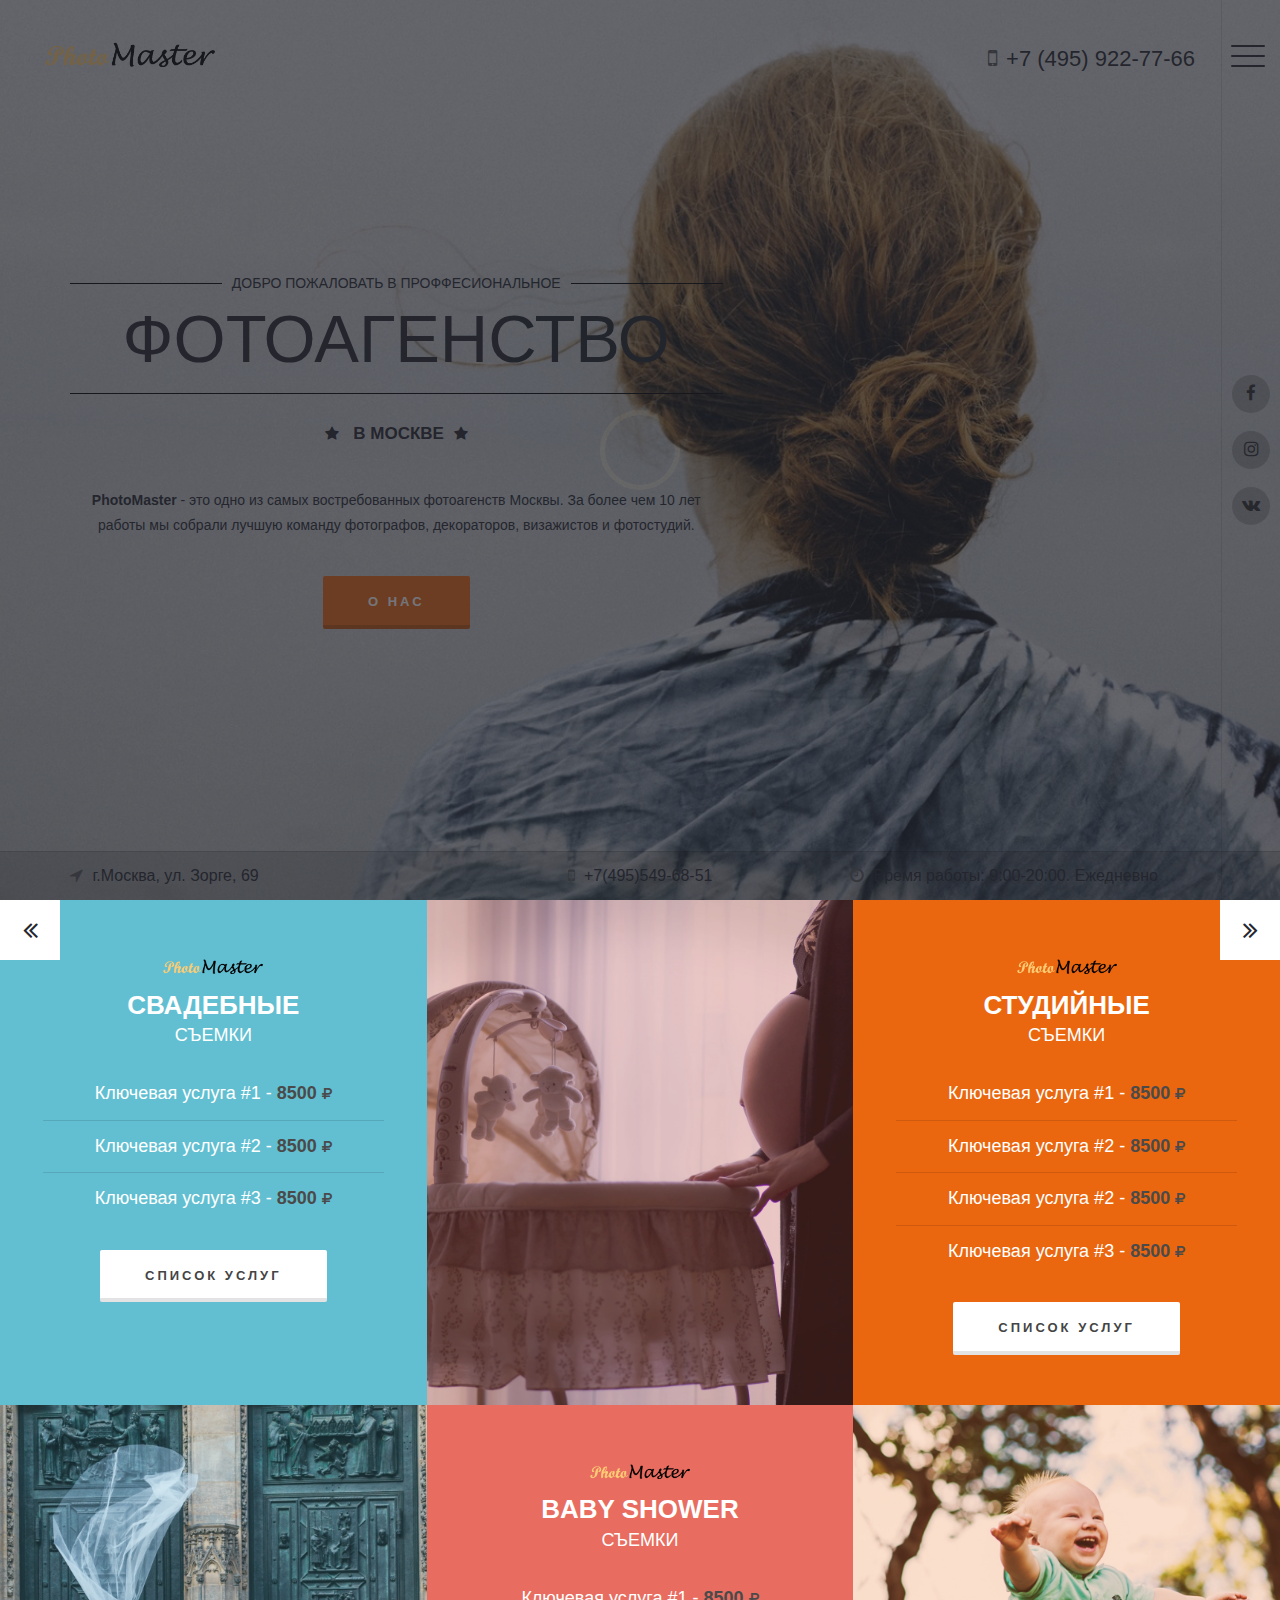
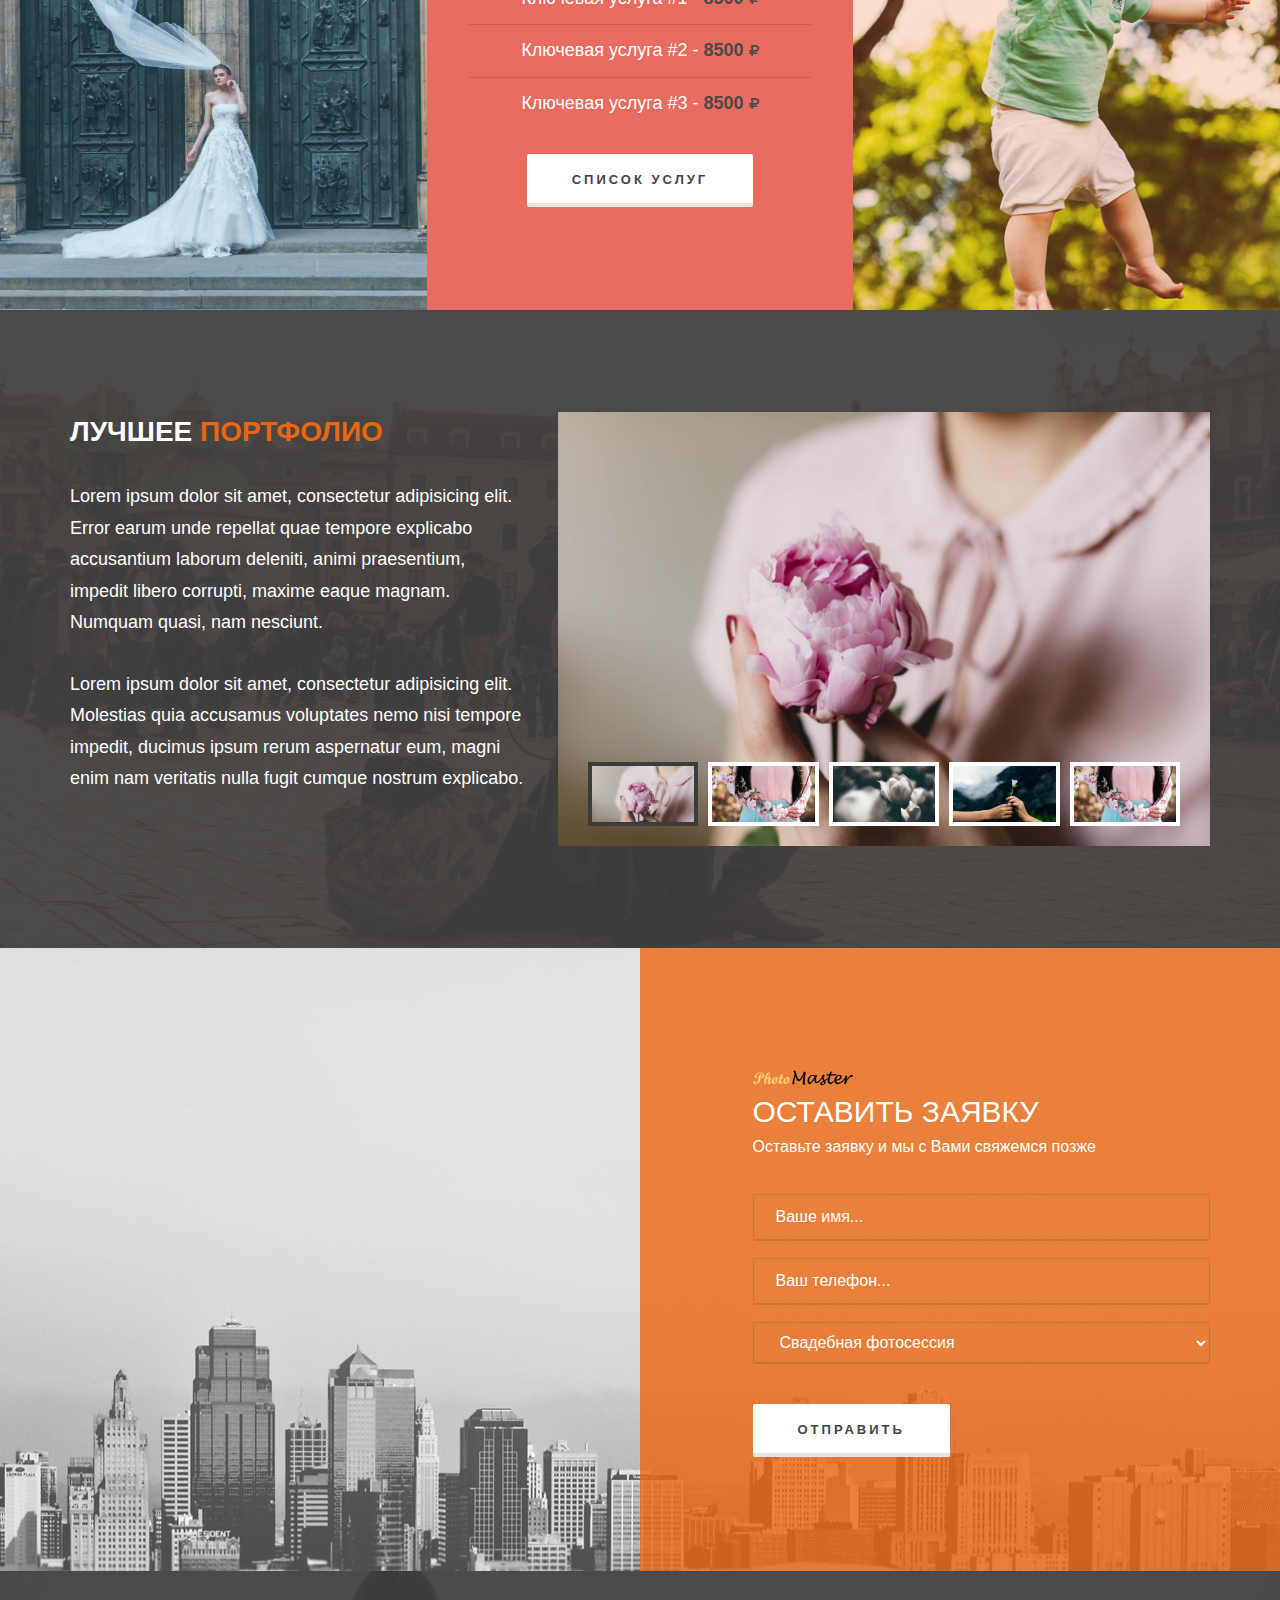
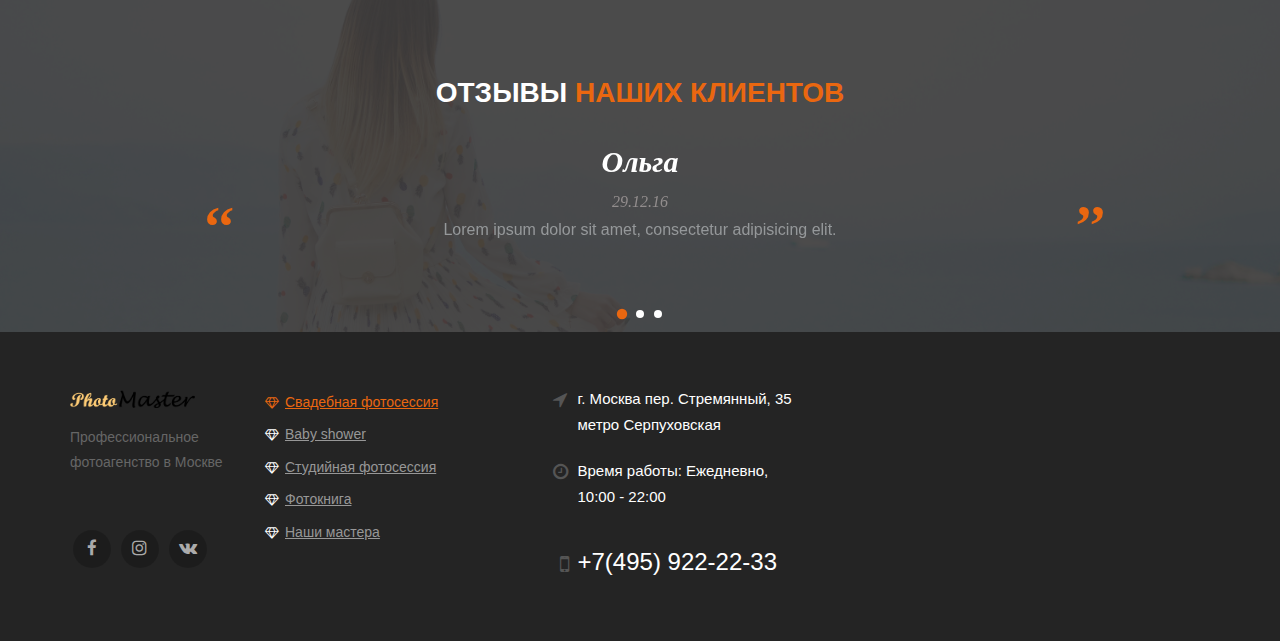
==== photograph/index.html @ d854f8f9 "commit photograph" ====
<!DOCTYPE html>
<html lang="ru">

<head>

	<meta charset="utf-8">

	<title>PhotoMaster</title>
	<meta name="description" content="">

	<meta http-equiv="X-UA-Compatible" content="IE=edge">
	<meta name="viewport" content="width=device-width, initial-scale=1, maximum-scale=1">

	<meta property="og:image" content="path/to/image.jpg">
	<link rel="shortcut icon" href="img/favicon/favicon.ico" type="image/x-icon">
	<link rel="apple-touch-icon" href="img/favicon/apple-touch-icon.png">
	<link rel="apple-touch-icon" sizes="72x72" href="img/favicon/apple-touch-icon-72x72.png">
	<link rel="apple-touch-icon" sizes="114x114" href="img/favicon/apple-touch-icon-114x114.png">

	<!-- Chrome, Firefox OS and Opera -->
	<meta name="theme-color" content="#F5F4F6">
	<!-- Windows Phone -->
	<meta name="msapplication-navbutton-color" content="#F5F4F6
	<meta name="apple-mobile-web-app-status-bar-style" content="#F5F4F6">

	<style>body { opacity: 0; overflow-x: hidden; } html { background-color: #F5F4F6; }</style>

</head>

<body class="home-page">
	<div class="preloader"><div class="pulse"></div></div>
	<div id="my-page">
		<div id="my-header">
		<header class="site-header" style="background-image: url(img/bg-1.jpeg);">
			<div class="top-line">
				<a href="#" class="logo"><img src="img/logo-1.png" alt="PhotoMaster"></a>
				<div class="phone hidden-xs"> <i class="fa fa-mobile"></i> +7 (495) 922-77-66</div>
				<a href="#my-menu" class="hamburger hamburger--emphatic">
					<span class="hamburger-box"><span class="hamburger-inner"></span></span>
				</a>
				<nav id="my-menu">
					<ul>
						<li><a href="#">Свадьба</a></li>
						<li><a href="#">Baby shower</a></li>
						<li><a href="#">Фотосессия</a></li>
						<li><a href="#">Фотокнига</a></li>
						<li><a href="#">Фотошкола</a></li>
						<li><a href="#">Новости</a></li>
						<li><a href="#">Стоимость услуг</a></li>
						<li><a href="#">Контакты</a></li>
					</ul>
				</nav>
			</div>
			<div class="header-flex">
				<div class="flex-center">
					<div class="container">
						<div class="row">
							<div class="col-sm-7 col-xs-11">
								<div class="header-composition">
									<div class="welcome">
										<p><span>Добро пожаловать в проффесиональное</span></p>
										<h1 class="h1">фотоагенство</h1>
										<strong><i class="fa fa-star"></i> в Москве<i class="fa fa-star"></i></strong>
									</div>
									<p><strong> PhotoMaster</strong> - это одно из самых востребованных фотоагенств Москвы. За более чем 10 лет работы мы собрали лучшую команду фотографов, декораторов, визажистов и фотостудий. </p>
									<a href="#" class="btn">О нас</a>
								</div>
							</div>
						</div>
					</div>
				</div>
			</div>
			<div class="header-social">
				<nav class="social">
					<ul>
						<li><a href="#"><i class="fa fa-facebook"></i></a></li>
						<li><a href="#"><i class="fa fa-instagram"></i></a></li>
						<li><a href="#"><i class="fa fa-vk"></i></a></li>
					</ul>
				</nav>	
			</div>
			<div class="header-contacts">
				<div class="container">
					<div class="row">
						<div class="col-md-4 col-sm-6">
							<i class="fa fa-location-arrow"></i>
							<span>г.Москва, ул. Зорге, 69</span>
						</div>
						<div class="col-md-4 col-sm-6">
							<div class="phone-head">
								<i class="fa fa-mobile"></i>
								<a href="tel:+7(495)549-68-51">+7(495)549-68-51</a>
							</div>
						</div>
						<div class="col-md-4 hidden-sm hidden-xs">
							<i class="fa fa-clock-o"></i>
							<span>Время работы: 9:00-20:00. Ежедневно</span>
						</div>
					</div>
				</div>
			</div>
		</header>
		</div>
		<div id="my-content">
		    <section class="services">
		        <div class="owl-carousel carousel-services">
		            <div class="carousel-services-item">
		                <div class="carousel-services-content">
		                	<div class="carousel-services-composition">
			                	<div class="carousel-logo">
			                		<img src="img/logo-1.png" alt="PhotoMaster">
			                	</div>
			                	<h3 class="h3">Свадебные съемки</h3>
			                	<ul class="carousel-services-list">
			                		<li>Ключевая услуга #1 - <strong>8500 <i class="fa fa-rub"></i></strong></li>
			                		<li>Ключевая услуга #2 - <strong>8500 <i class="fa fa-rub"></i></strong></li>
			                		<li>Ключевая услуга #3 - <strong>8500 <i class="fa fa-rub"></i></strong></li>
			                	</ul>
			                	<a href="#" class="btn btn-white">Список услуг</a>
		                	</div>
		                </div>
		                <div class="carousel-services-img" style="background-image: url(img/services-img-3.jpeg);">
		                </div>
		            </div>
		            <div class="carousel-services-item">
		                <div class="carousel-services-content">
											<div class="carousel-services-composition">
			                	<div class="carousel-logo">
			                		<img src="img/logo-1.png" alt="PhotoMaster">
			                	</div>
			                	<h3 class="h3">Baby shower съемки</h3>
			                	<ul class="carousel-services-list">
			                		<li>Ключевая услуга #1 - <strong>8500 <i class="fa fa-rub"></i></strong></li>
			                		<li>Ключевая услуга #2 - <strong>8500 <i class="fa fa-rub"></i></strong></li>
			                		<li>Ключевая услуга #3 - <strong>8500 <i class="fa fa-rub"></i></strong></li>
			                	</ul>
			                	<a href="#" class="btn btn-white">Список услуг</a>
			                </div>
			              </div>
		                <div class="carousel-services-img" style="background-image: url(img/services-img-2.jpeg);">
		                </div>
		            </div>
		            <div class="carousel-services-item">
		                <div class="carousel-services-content">
		                	<div class="carousel-services-composition">
			                	<div class="carousel-logo">
			                		<img src="img/logo-1.png" alt="PhotoMaster">
			                	</div>
			                	<h3 class="h3">Студийные съемки</h3>
			                	<ul class="carousel-services-list">
			                		<li>Ключевая услуга #1 - <strong>8500 <i class="fa fa-rub"></i></strong></li>
			                		<li>Ключевая услуга #2 - <strong>8500 <i class="fa fa-rub"></i></strong></li>
			                		<li>Ключевая услуга #2 - <strong>8500 <i class="fa fa-rub"></i></strong></li>
			                		<li>Ключевая услуга #3 - <strong>8500 <i class="fa fa-rub"></i></strong></li>
			                	</ul>
			                	<a href="#" class="btn btn-white">Список услуг</a>
			                </div>
			              </div>
		                <div class="carousel-services-img" style="background-image: url(img/services-img-1.jpeg);">
		                </div>
		            </div>
		            <div class="carousel-services-item">
		                <div class="carousel-services-content">
		                	<div class="carousel-services-composition">
			                	<div class="carousel-logo">
			                		<img src="img/logo-1.png" alt="PhotoMaster">
			                	</div>
			                	<h3 class="h3">Персональные съемки</h3>
			                	<ul class="carousel-services-list">
			                		<li>Ключевая услуга #1 - <strong>8500 <i class="fa fa-rub"></i></strong></li>
			                		<li>Ключевая услуга #2 - <strong>8500 <i class="fa fa-rub"></i></strong></li>
			                		<li>Ключевая услуга #3 - <strong>8500 <i class="fa fa-rub"></i></strong></li>
			                	</ul>
			                	<a href="#" class="btn btn-white">Список услуг</a>
			                </div>
			              </div>
		                <div class="carousel-services-img" style="background-image: url(img/services-img-4.jpeg);">
		                </div>
		            </div>
		        </div>
		    </section>
		    <section class="portfolio inverse section-overlay" style="background-image: url(img/bg-5.jpeg);">
                <div class="container">
                    <div class="row">
                        <div class="col-md-5">
                            <h2 class="h2">Лучшее портфолио</h2>
                            <p>Lorem ipsum dolor sit amet, consectetur adipisicing elit. Error earum unde repellat quae tempore explicabo accusantium laborum deleniti, animi praesentium, impedit libero corrupti, maxime eaque magnam. Numquam quasi, nam nesciunt.</p>
                            <p>Lorem ipsum dolor sit amet, consectetur adipisicing elit. Molestias quia accusamus voluptates nemo nisi tempore impedit, ducimus ipsum rerum aspernatur eum, magni enim nam veritatis nulla fugit cumque nostrum explicabo.</p>
                        </div>
                        <div class="col-md-7">
                            <div class="section-gallery fotorama" data-nav="thumbs" data-thumbwidth="110.5" data-thumbsheight="65" data-thumbborderwidth="4" data-thumbmargin="10" data-width="100%">
                                <img alt="Portfolio" src="img/photos/small/photo-1.jpeg">
                                <img alt="Portfolio" src="img/photos/small/photo-2.jpeg">
                                <img alt="Portfolio" src="img/photos/small/photo-3.jpeg">
                                <img alt="Portfolio" src="img/photos/small/photo-4.jpeg">
                                <img alt="Portfolio" src="img/photos/small/photo-5.jpeg">
                                <img alt="Portfolio" src="img/photos/small/photo-2.jpeg"> <img alt="Portfolio" src="img/photos/small/photo-3.jpeg">
                                <img alt="Portfolio" src="img/photos/small/photo-4.jpeg">
                                <img alt="Portfolio" src="img/photos/small/photo-5.jpeg">
                                <img alt="Portfolio" src="img/photos/small/photo-2.jpeg">
                            </div>
                        </div>
                    </div>
                </div>
		        
		    </section>
		    <section class="cell-order inverse" style="background-image: url(img/bg-2.jpg);">
		        <div class="container">
		            <div class="row">
		                <div class="col-md-5 col-md-offset-7 col-sm-6 col-sm-offset-6">
		                    <form class="callback">
		                        <div class="success"><span>Спасибо за заявку</span></div>
		                        
                               <!-- Hidden Required Fields -->
                                <input type="hidden" name="project_name" value="PhotoMaster">
                                <input type="hidden" name="admin_email" value="lisica-19992@mail.ru">
                                <input type="hidden" name="form_subject" value="Завка с PhotoMaster">
                                <!-- END Hidden Required Fields -->
                                
                                <input type="hidden" name="Страница заказа" value="">
                                <div class="callback-logo"><img src="img/logo-1.png" alt="PhotoMaster"></div>
                                <div class="formhead h3">Оставить заявку</div>
                                <p>Оставьте заявку и мы с Вами свяжемся позже</p>
                                <input type="text" name="Имя" placeholder="Ваше имя..." required>
                                <input type="text" name="Имя" placeholder="Ваш телефон..." required>
                                <select name="Услуга">
                                    <option>Свадебная фотосессия</option>
                                    <option>Baby shower фотосессия</option>
                                    <option>Студийная фотосессия</option>
                                    <option>Фотокнига</option>
                                    <option>Обучающий курс</option>
                                </select>
                                <button class="btn btn-white">Отправить</button>
		                    </form>
		                </div>
		            </div>
		        </div>
		    </section>
			<section class="review inverse section-overlay" style="background-image:url(img/bg-3.jpg);">
			<div class="container">
				<div class="row">
					<div class="col-sm-12">
						<h2 class="h2 text-center h-first">Отзывы наших клиентов</h2>
					</div>
					<div class="col-sm-8 col-sm-offset-2">
						<div class="quotes">

						</div>
						<div class="owl-carousel reviews">
							<div class="review-item">
								<div class="review-header">Ольга</div>
								<div class="review-date">29.12.16</div>
								<div class="review-text">Lorem ipsum dolor sit amet, consectetur adipisicing elit. </div>
							</div>
							<div class="review-item">
								<div class="review-header">Александра</div>
								<div class="review-date">29.12.16</div>
								<div class="review-text">Lorem ipsum dolor sit amet, consectetur adipisicing elit. Aliquam aliquid consequatur deleniti necessitatibus quam voluptatem voluptatibus! Beatae consectetur corporis dolorem fuga illo itaque modi neque, repellendus tempora voluptates! Nostrum, quos!</div>
							</div>
							<div class="review-item">
								<div class="review-header">Максим</div>
								<div class="review-date">29.12.16</div>
								<div class="review-text">Lorem ipsum dolor sit amet, consectetur adipisicing elit. Autem consequatur, dolore eligendi, eum facere minima necessitatibus nesciunt officia perspiciatis possimus praesentium, similique tempore veritatis? Aliquam eaque molestias obcaecati. Atque, explicabo! Lorem ipsum dolor sit amet, consectetur adipisicing elit. Aperiam, exercitationem ipsum obcaecati odit repellat suscipit temporibus voluptatem. Atque consequuntur et hic quae ut! Atque et, ipsa nulla rerum vitae voluptatibus.</div>
							</div>
						</div>
					</div>
				</div>
			</div>
			</section>
		    
		</div>
		<div id="my-footer">
			<div class="main-footer">
				<div class="container">
					<div class="row">
						<div class="col-lg-2 col-sm-4 col-xs-12">
							<div class="footer-column">
								<img src="img/logo-1.png" alt="PhotoMaster" class="logo-footer">
								<p>Профессиональное <br>фотоагенство в Москве</p>
								<div class="footer-social">
									<nav class="social">
										<ul>
											<li><a href="#"><i class="fa fa-facebook"></i></a></li>
											<li><a href="#"><i class="fa fa-instagram"></i></a></li>
											<li><a href="#"><i class="fa fa-vk"></i></a></li>
										</ul>
									</nav>
								</div>
							</div>
						</div>
						<div class="col-lg-3 col-sm-4 col-xs-12">
							<div class="footer-column">
								<nav class="footer-menu">
									<ul>
										<li class="active"><a href="#">Свадебная фотосессия</a></li>
										<li><a href="#">Baby shower</a></li>
										<li><a href="#">Студийная фотосессия</a></li>
										<li><a href="#">Фотокнига</a></li>
										<li><a href="#">Наши мастера</a></li>
									</ul>
								</nav>
							</div>
						</div>
						<div class="col-lg-3 col-sm-4 col-xs-12">
							<div class="footer-column">
								<p class="footer-addr"><i class="fa fa-location-arrow"></i> г. Москва пер. Стремянный, 35 <br> метро Серпуховская</p>
								<p class="footer-addr"><i class="fa fa-clock-o"></i>Время работы: Ежедневно, <br> 10:00 - 22:00 </p>
								<p class="footer-addr"><span class="footer-phone"><i class="fa fa-mobile"></i> +7(495) 922-22-33</span></p>
							</div>
						</div>
						<div class="col-lg-4 col-sm-12 col-xs-12">
							<div class="footer-column">
								<div class="footer-map">
									<script type="text/javascript" charset="utf-8" async src="https://api-maps.yandex.ru/services/constructor/1.0/js/?um=constructor%3A5456c3f4531cf631a907f84a064c6e366caba502cd8c92a245dd9b75a9e5cf72&amp;height=200&amp;lang=ru_UA&amp;scroll=true"></script>
								</div>
							</div>
						</div>
					</div>
				</div>
			</div>
		</div>
	 </div>

	<div class="top" title="Наверх"><i class="fa fa-angle-double-up"></i></div>
	
	<link rel="stylesheet" href="css/main.min.css">
	<script src="js/scripts.min.js"></script>
	 <script>
	
	var forEach=function(t,o,r){if("[object Object]"===Object.prototype.toString.call(t))for(var c in t)Object.prototype.hasOwnProperty.call(t,c)&&o.call(r,t[c],c,t);else for(var e=0,l=t.length;l>e;e++)o.call(r,t[e],e,t)};

	var hamburgers = document.querySelectorAll(".hamburger");
	if (hamburgers.length > 0) {
		forEach(hamburgers, function(hamburger) {
		hamburger.addEventListener("click", function() {
			this.classList.toggle("is-active");
		}, false);
		});
	}
	</script>
</body>
</html>
---- photograph/css/main.min.css ----
html{font-family:sans-serif;-ms-text-size-adjust:100%;-webkit-text-size-adjust:100%}body{margin:0}article,aside,details,figcaption,figure,footer,header,hgroup,main,menu,nav,section,summary{display:block}audio,canvas,progress,video{display:inline-block;vertical-align:baseline}audio:not([controls]){display:none;height:0}[hidden],template{display:none}a{background-color:transparent}a:active,a:hover{outline:0}abbr[title]{border-bottom:1px dotted}b,strong{font-weight:700}dfn{font-style:italic}h1{font-size:2em;margin:.67em 0}mark{background:#ff0;color:#000}small{font-size:80%}sub,sup{font-size:75%;line-height:0;position:relative;vertical-align:baseline}sup{top:-.5em}sub{bottom:-.25em}img{border:0}svg:not(:root){overflow:hidden}figure{margin:1em 40px}hr{-webkit-box-sizing:content-box;box-sizing:content-box;height:0}pre{overflow:auto}code,kbd,pre,samp{font-family:monospace,monospace;font-size:1em}button,input,optgroup,select,textarea{color:inherit;font:inherit;margin:0}button{overflow:visible}button,select{text-transform:none}button,html input[type=button],input[type=reset],input[type=submit]{-webkit-appearance:button;cursor:pointer}button[disabled],html input[disabled]{cursor:default}button::-moz-focus-inner,input::-moz-focus-inner{border:0;padding:0}input{line-height:normal}input[type=checkbox],input[type=radio]{-webkit-box-sizing:border-box;box-sizing:border-box;padding:0}input[type=number]::-webkit-inner-spin-button,input[type=number]::-webkit-outer-spin-button{height:auto}input[type=search]{-webkit-appearance:textfield;-webkit-box-sizing:content-box;box-sizing:content-box}input[type=search]::-webkit-search-cancel-button,input[type=search]::-webkit-search-decoration{-webkit-appearance:none}fieldset{border:1px solid silver;margin:0 2px;padding:.35em .625em .75em}legend{border:0;padding:0}textarea{overflow:auto}optgroup{font-weight:700}table{border-collapse:collapse;border-spacing:0}td,th{padding:0}*{-webkit-box-sizing:border-box;box-sizing:border-box}:after,:before{-webkit-box-sizing:border-box;box-sizing:border-box}html{font-size:10px;-webkit-tap-highlight-color:transparent}body{font-family:"Helvetica Neue",Helvetica,Arial,sans-serif;font-size:14px;line-height:1.42857143;color:#333;background-color:#fff}button,input,select,textarea{font-family:inherit;font-size:inherit;line-height:inherit}a{color:#337ab7;text-decoration:none}a:focus,a:hover{color:#23527c;text-decoration:underline}a:focus{outline:5px auto -webkit-focus-ring-color;outline-offset:-2px}figure{margin:0}img{vertical-align:middle}.img-responsive{display:block;max-width:100%;height:auto}.img-rounded{-webkit-border-radius:6px;border-radius:6px}.img-thumbnail{padding:4px;line-height:1.42857143;background-color:#fff;border:1px solid #ddd;-webkit-border-radius:4px;border-radius:4px;-webkit-transition:all .2s ease-in-out;-o-transition:all .2s ease-in-out;transition:all .2s ease-in-out;display:inline-block;max-width:100%;height:auto}.img-circle{-webkit-border-radius:50%;border-radius:50%}hr{margin-top:20px;margin-bottom:20px;border:0;border-top:1px solid #eee}.sr-only{position:absolute;width:1px;height:1px;margin:-1px;padding:0;overflow:hidden;clip:rect(0,0,0,0);border:0}.sr-only-focusable:active,.sr-only-focusable:focus{position:static;width:auto;height:auto;margin:0;overflow:visible;clip:auto}[role=button]{cursor:pointer}.container{margin-right:auto;margin-left:auto;padding-left:15px;padding-right:15px}@media (min-width:768px){.container{width:750px}}@media (min-width:992px){.container{width:970px}}@media (min-width:1200px){.container{width:1170px}}.container-fluid{margin-right:auto;margin-left:auto;padding-left:15px;padding-right:15px}.row{margin-left:-15px;margin-right:-15px}.col-lg-1,.col-lg-10,.col-lg-11,.col-lg-12,.col-lg-2,.col-lg-3,.col-lg-4,.col-lg-5,.col-lg-6,.col-lg-7,.col-lg-8,.col-lg-9,.col-md-1,.col-md-10,.col-md-11,.col-md-12,.col-md-2,.col-md-3,.col-md-4,.col-md-5,.col-md-6,.col-md-7,.col-md-8,.col-md-9,.col-sm-1,.col-sm-10,.col-sm-11,.col-sm-12,.col-sm-2,.col-sm-3,.col-sm-4,.col-sm-5,.col-sm-6,.col-sm-7,.col-sm-8,.col-sm-9,.col-xs-1,.col-xs-10,.col-xs-11,.col-xs-12,.col-xs-2,.col-xs-3,.col-xs-4,.col-xs-5,.col-xs-6,.col-xs-7,.col-xs-8,.col-xs-9{position:relative;min-height:1px;padding-left:15px;padding-right:15px}.col-xs-1,.col-xs-10,.col-xs-11,.col-xs-12,.col-xs-2,.col-xs-3,.col-xs-4,.col-xs-5,.col-xs-6,.col-xs-7,.col-xs-8,.col-xs-9{float:left}.col-xs-12{width:100%}.col-xs-11{width:91.66666667%}.col-xs-10{width:83.33333333%}.col-xs-9{width:75%}.col-xs-8{width:66.66666667%}.col-xs-7{width:58.33333333%}.col-xs-6{width:50%}.col-xs-5{width:41.66666667%}.col-xs-4{width:33.33333333%}.col-xs-3{width:25%}.col-xs-2{width:16.66666667%}.col-xs-1{width:8.33333333%}.col-xs-pull-12{right:100%}.col-xs-pull-11{right:91.66666667%}.col-xs-pull-10{right:83.33333333%}.col-xs-pull-9{right:75%}.col-xs-pull-8{right:66.66666667%}.col-xs-pull-7{right:58.33333333%}.col-xs-pull-6{right:50%}.col-xs-pull-5{right:41.66666667%}.col-xs-pull-4{right:33.33333333%}.col-xs-pull-3{right:25%}.col-xs-pull-2{right:16.66666667%}.col-xs-pull-1{right:8.33333333%}.col-xs-pull-0{right:auto}.col-xs-push-12{left:100%}.col-xs-push-11{left:91.66666667%}.col-xs-push-10{left:83.33333333%}.col-xs-push-9{left:75%}.col-xs-push-8{left:66.66666667%}.col-xs-push-7{left:58.33333333%}.col-xs-push-6{left:50%}.col-xs-push-5{left:41.66666667%}.col-xs-push-4{left:33.33333333%}.col-xs-push-3{left:25%}.col-xs-push-2{left:16.66666667%}.col-xs-push-1{left:8.33333333%}.col-xs-push-0{left:auto}.col-xs-offset-12{margin-left:100%}.col-xs-offset-11{margin-left:91.66666667%}.col-xs-offset-10{margin-left:83.33333333%}.col-xs-offset-9{margin-left:75%}.col-xs-offset-8{margin-left:66.66666667%}.col-xs-offset-7{margin-left:58.33333333%}.col-xs-offset-6{margin-left:50%}.col-xs-offset-5{margin-left:41.66666667%}.col-xs-offset-4{margin-left:33.33333333%}.col-xs-offset-3{margin-left:25%}.col-xs-offset-2{margin-left:16.66666667%}.col-xs-offset-1{margin-left:8.33333333%}.col-xs-offset-0{margin-left:0}@media (min-width:768px){.col-sm-1,.col-sm-10,.col-sm-11,.col-sm-12,.col-sm-2,.col-sm-3,.col-sm-4,.col-sm-5,.col-sm-6,.col-sm-7,.col-sm-8,.col-sm-9{float:left}.col-sm-12{width:100%}.col-sm-11{width:91.66666667%}.col-sm-10{width:83.33333333%}.col-sm-9{width:75%}.col-sm-8{width:66.66666667%}.col-sm-7{width:58.33333333%}.col-sm-6{width:50%}.col-sm-5{width:41.66666667%}.col-sm-4{width:33.33333333%}.col-sm-3{width:25%}.col-sm-2{width:16.66666667%}.col-sm-1{width:8.33333333%}.col-sm-pull-12{right:100%}.col-sm-pull-11{right:91.66666667%}.col-sm-pull-10{right:83.33333333%}.col-sm-pull-9{right:75%}.col-sm-pull-8{right:66.66666667%}.col-sm-pull-7{right:58.33333333%}.col-sm-pull-6{right:50%}.col-sm-pull-5{right:41.66666667%}.col-sm-pull-4{right:33.33333333%}.col-sm-pull-3{right:25%}.col-sm-pull-2{right:16.66666667%}.col-sm-pull-1{right:8.33333333%}.col-sm-pull-0{right:auto}.col-sm-push-12{left:100%}.col-sm-push-11{left:91.66666667%}.col-sm-push-10{left:83.33333333%}.col-sm-push-9{left:75%}.col-sm-push-8{left:66.66666667%}.col-sm-push-7{left:58.33333333%}.col-sm-push-6{left:50%}.col-sm-push-5{left:41.66666667%}.col-sm-push-4{left:33.33333333%}.col-sm-push-3{left:25%}.col-sm-push-2{left:16.66666667%}.col-sm-push-1{left:8.33333333%}.col-sm-push-0{left:auto}.col-sm-offset-12{margin-left:100%}.col-sm-offset-11{margin-left:91.66666667%}.col-sm-offset-10{margin-left:83.33333333%}.col-sm-offset-9{margin-left:75%}.col-sm-offset-8{margin-left:66.66666667%}.col-sm-offset-7{margin-left:58.33333333%}.col-sm-offset-6{margin-left:50%}.col-sm-offset-5{margin-left:41.66666667%}.col-sm-offset-4{margin-left:33.33333333%}.col-sm-offset-3{margin-left:25%}.col-sm-offset-2{margin-left:16.66666667%}.col-sm-offset-1{margin-left:8.33333333%}.col-sm-offset-0{margin-left:0}}@media (min-width:992px){.col-md-1,.col-md-10,.col-md-11,.col-md-12,.col-md-2,.col-md-3,.col-md-4,.col-md-5,.col-md-6,.col-md-7,.col-md-8,.col-md-9{float:left}.col-md-12{width:100%}.col-md-11{width:91.66666667%}.col-md-10{width:83.33333333%}.col-md-9{width:75%}.col-md-8{width:66.66666667%}.col-md-7{width:58.33333333%}.col-md-6{width:50%}.col-md-5{width:41.66666667%}.col-md-4{width:33.33333333%}.col-md-3{width:25%}.col-md-2{width:16.66666667%}.col-md-1{width:8.33333333%}.col-md-pull-12{right:100%}.col-md-pull-11{right:91.66666667%}.col-md-pull-10{right:83.33333333%}.col-md-pull-9{right:75%}.col-md-pull-8{right:66.66666667%}.col-md-pull-7{right:58.33333333%}.col-md-pull-6{right:50%}.col-md-pull-5{right:41.66666667%}.col-md-pull-4{right:33.33333333%}.col-md-pull-3{right:25%}.col-md-pull-2{right:16.66666667%}.col-md-pull-1{right:8.33333333%}.col-md-pull-0{right:auto}.col-md-push-12{left:100%}.col-md-push-11{left:91.66666667%}.col-md-push-10{left:83.33333333%}.col-md-push-9{left:75%}.col-md-push-8{left:66.66666667%}.col-md-push-7{left:58.33333333%}.col-md-push-6{left:50%}.col-md-push-5{left:41.66666667%}.col-md-push-4{left:33.33333333%}.col-md-push-3{left:25%}.col-md-push-2{left:16.66666667%}.col-md-push-1{left:8.33333333%}.col-md-push-0{left:auto}.col-md-offset-12{margin-left:100%}.col-md-offset-11{margin-left:91.66666667%}.col-md-offset-10{margin-left:83.33333333%}.col-md-offset-9{margin-left:75%}.col-md-offset-8{margin-left:66.66666667%}.col-md-offset-7{margin-left:58.33333333%}.col-md-offset-6{margin-left:50%}.col-md-offset-5{margin-left:41.66666667%}.col-md-offset-4{margin-left:33.33333333%}.col-md-offset-3{margin-left:25%}.col-md-offset-2{margin-left:16.66666667%}.col-md-offset-1{margin-left:8.33333333%}.col-md-offset-0{margin-left:0}}@media (min-width:1200px){.col-lg-1,.col-lg-10,.col-lg-11,.col-lg-12,.col-lg-2,.col-lg-3,.col-lg-4,.col-lg-5,.col-lg-6,.col-lg-7,.col-lg-8,.col-lg-9{float:left}.col-lg-12{width:100%}.col-lg-11{width:91.66666667%}.col-lg-10{width:83.33333333%}.col-lg-9{width:75%}.col-lg-8{width:66.66666667%}.col-lg-7{width:58.33333333%}.col-lg-6{width:50%}.col-lg-5{width:41.66666667%}.col-lg-4{width:33.33333333%}.col-lg-3{width:25%}.col-lg-2{width:16.66666667%}.col-lg-1{width:8.33333333%}.col-lg-pull-12{right:100%}.col-lg-pull-11{right:91.66666667%}.col-lg-pull-10{right:83.33333333%}.col-lg-pull-9{right:75%}.col-lg-pull-8{right:66.66666667%}.col-lg-pull-7{right:58.33333333%}.col-lg-pull-6{right:50%}.col-lg-pull-5{right:41.66666667%}.col-lg-pull-4{right:33.33333333%}.col-lg-pull-3{right:25%}.col-lg-pull-2{right:16.66666667%}.col-lg-pull-1{right:8.33333333%}.col-lg-pull-0{right:auto}.col-lg-push-12{left:100%}.col-lg-push-11{left:91.66666667%}.col-lg-push-10{left:83.33333333%}.col-lg-push-9{left:75%}.col-lg-push-8{left:66.66666667%}.col-lg-push-7{left:58.33333333%}.col-lg-push-6{left:50%}.col-lg-push-5{left:41.66666667%}.col-lg-push-4{left:33.33333333%}.col-lg-push-3{left:25%}.col-lg-push-2{left:16.66666667%}.col-lg-push-1{left:8.33333333%}.col-lg-push-0{left:auto}.col-lg-offset-12{margin-left:100%}.col-lg-offset-11{margin-left:91.66666667%}.col-lg-offset-10{margin-left:83.33333333%}.col-lg-offset-9{margin-left:75%}.col-lg-offset-8{margin-left:66.66666667%}.col-lg-offset-7{margin-left:58.33333333%}.col-lg-offset-6{margin-left:50%}.col-lg-offset-5{margin-left:41.66666667%}.col-lg-offset-4{margin-left:33.33333333%}.col-lg-offset-3{margin-left:25%}.col-lg-offset-2{margin-left:16.66666667%}.col-lg-offset-1{margin-left:8.33333333%}.col-lg-offset-0{margin-left:0}}.clearfix:after,.clearfix:before,.container-fluid:after,.container-fluid:before,.container:after,.container:before,.row:after,.row:before{content:" ";display:table}.clearfix:after,.container-fluid:after,.container:after,.row:after{clear:both}.center-block{display:block;margin-left:auto;margin-right:auto}.pull-right{float:right!important}.pull-left{float:left!important}.hide{display:none!important}.show{display:block!important}.invisible{visibility:hidden}.text-hide{font:0/0 a;color:transparent;text-shadow:none;background-color:transparent;border:0}.hidden{display:none!important}.affix{position:fixed}@-ms-viewport{width:device-width}.visible-lg,.visible-md,.visible-sm,.visible-xs{display:none!important}.visible-lg-block,.visible-lg-inline,.visible-lg-inline-block,.visible-md-block,.visible-md-inline,.visible-md-inline-block,.visible-sm-block,.visible-sm-inline,.visible-sm-inline-block,.visible-xs-block,.visible-xs-inline,.visible-xs-inline-block{display:none!important}@media (max-width:767px){.visible-xs{display:block!important}table.visible-xs{display:table!important}tr.visible-xs{display:table-row!important}td.visible-xs,th.visible-xs{display:table-cell!important}}@media (max-width:767px){.visible-xs-block{display:block!important}}@media (max-width:767px){.visible-xs-inline{display:inline!important}}@media (max-width:767px){.visible-xs-inline-block{display:inline-block!important}}@media (min-width:768px) and (max-width:991px){.visible-sm{display:block!important}table.visible-sm{display:table!important}tr.visible-sm{display:table-row!important}td.visible-sm,th.visible-sm{display:table-cell!important}}@media (min-width:768px) and (max-width:991px){.visible-sm-block{display:block!important}}@media (min-width:768px) and (max-width:991px){.visible-sm-inline{display:inline!important}}@media (min-width:768px) and (max-width:991px){.visible-sm-inline-block{display:inline-block!important}}@media (min-width:992px) and (max-width:1199px){.visible-md{display:block!important}table.visible-md{display:table!important}tr.visible-md{display:table-row!important}td.visible-md,th.visible-md{display:table-cell!important}}@media (min-width:992px) and (max-width:1199px){.visible-md-block{display:block!important}}@media (min-width:992px) and (max-width:1199px){.visible-md-inline{display:inline!important}}@media (min-width:992px) and (max-width:1199px){.visible-md-inline-block{display:inline-block!important}}@media (min-width:1200px){.visible-lg{display:block!important}table.visible-lg{display:table!important}tr.visible-lg{display:table-row!important}td.visible-lg,th.visible-lg{display:table-cell!important}}@media (min-width:1200px){.visible-lg-block{display:block!important}}@media (min-width:1200px){.visible-lg-inline{display:inline!important}}@media (min-width:1200px){.visible-lg-inline-block{display:inline-block!important}}@media (max-width:767px){.hidden-xs{display:none!important}}@media (min-width:768px) and (max-width:991px){.hidden-sm{display:none!important}}@media (min-width:992px) and (max-width:1199px){.hidden-md{display:none!important}}@media (min-width:1200px){.hidden-lg{display:none!important}}.visible-print{display:none!important}@media print{.visible-print{display:block!important}table.visible-print{display:table!important}tr.visible-print{display:table-row!important}td.visible-print,th.visible-print{display:table-cell!important}}.visible-print-block{display:none!important}@media print{.visible-print-block{display:block!important}}.visible-print-inline{display:none!important}@media print{.visible-print-inline{display:inline!important}}.visible-print-inline-block{display:none!important}@media print{.visible-print-inline-block{display:inline-block!important}}@media print{.hidden-print{display:none!important}}/*!
 *  Font Awesome 4.7.0 by @davegandy - http://fontawesome.io - @fontawesome
 *  License - http://fontawesome.io/license (Font: SIL OFL 1.1, CSS: MIT License)
 */@font-face{font-family:FontAwesome;src:url(../fonts/fontawesome/fonts/fontawesome-webfont.eot?v=4.7.0);src:url(../fonts/fontawesome/fonts/fontawesome-webfont.eot?#iefix&v=4.7.0) format("embedded-opentype"),url(../fonts/fontawesome/fonts/fontawesome-webfont.woff2?v=4.7.0) format("woff2"),url(../fonts/fontawesome/fonts/fontawesome-webfont.woff?v=4.7.0) format("woff"),url(../fonts/fontawesome/fonts/fontawesome-webfont.ttf?v=4.7.0) format("truetype"),url(../fonts/fontawesome/fonts/fontawesome-webfont.svg?v=4.7.0#fontawesomeregular) format("svg");font-weight:400;font-style:normal}.fa{display:inline-block;font:normal normal normal 14px/1 FontAwesome;font-size:inherit;text-rendering:auto;-webkit-font-smoothing:antialiased;-moz-osx-font-smoothing:grayscale}.fa-lg{font-size:1.33333333em;line-height:.75em;vertical-align:-15%}.fa-2x{font-size:2em}.fa-3x{font-size:3em}.fa-4x{font-size:4em}.fa-5x{font-size:5em}.fa-fw{width:1.28571429em;text-align:center}.fa-ul{padding-left:0;margin-left:2.14285714em;list-style-type:none}.fa-ul>li{position:relative}.fa-li{position:absolute;left:-2.14285714em;width:2.14285714em;top:.14285714em;text-align:center}.fa-li.fa-lg{left:-1.85714286em}.fa-border{padding:.2em .25em .15em;border:solid .08em #eee;-webkit-border-radius:.1em;border-radius:.1em}.fa-pull-left{float:left}.fa-pull-right{float:right}.fa.fa-pull-left{margin-right:.3em}.fa.fa-pull-right{margin-left:.3em}.pull-right{float:right}.pull-left{float:left}.fa.pull-left{margin-right:.3em}.fa.pull-right{margin-left:.3em}.fa-spin{-webkit-animation:fa-spin 2s infinite linear;animation:fa-spin 2s infinite linear}.fa-pulse{-webkit-animation:fa-spin 1s infinite steps(8);animation:fa-spin 1s infinite steps(8)}@-webkit-keyframes fa-spin{0%{-webkit-transform:rotate(0);transform:rotate(0)}100%{-webkit-transform:rotate(359deg);transform:rotate(359deg)}}@keyframes fa-spin{0%{-webkit-transform:rotate(0);transform:rotate(0)}100%{-webkit-transform:rotate(359deg);transform:rotate(359deg)}}.fa-rotate-90{-webkit-transform:rotate(90deg);-ms-transform:rotate(90deg);transform:rotate(90deg)}.fa-rotate-180{-webkit-transform:rotate(180deg);-ms-transform:rotate(180deg);transform:rotate(180deg)}.fa-rotate-270{-webkit-transform:rotate(270deg);-ms-transform:rotate(270deg);transform:rotate(270deg)}.fa-flip-horizontal{-webkit-transform:scale(-1,1);-ms-transform:scale(-1,1);transform:scale(-1,1)}.fa-flip-vertical{-webkit-transform:scale(1,-1);-ms-transform:scale(1,-1);transform:scale(1,-1)}:root .fa-flip-horizontal,:root .fa-flip-vertical,:root .fa-rotate-180,:root .fa-rotate-270,:root .fa-rotate-90{-webkit-filter:none;filter:none}.fa-stack{position:relative;display:inline-block;width:2em;height:2em;line-height:2em;vertical-align:middle}.fa-stack-1x,.fa-stack-2x{position:absolute;left:0;width:100%;text-align:center}.fa-stack-1x{line-height:inherit}.fa-stack-2x{font-size:2em}.fa-inverse{color:#fff}.fa-glass:before{content:"\f000"}.fa-music:before{content:"\f001"}.fa-search:before{content:"\f002"}.fa-envelope-o:before{content:"\f003"}.fa-heart:before{content:"\f004"}.fa-star:before{content:"\f005"}.fa-star-o:before{content:"\f006"}.fa-user:before{content:"\f007"}.fa-film:before{content:"\f008"}.fa-th-large:before{content:"\f009"}.fa-th:before{content:"\f00a"}.fa-th-list:before{content:"\f00b"}.fa-check:before{content:"\f00c"}.fa-close:before,.fa-remove:before,.fa-times:before{content:"\f00d"}.fa-search-plus:before{content:"\f00e"}.fa-search-minus:before{content:"\f010"}.fa-power-off:before{content:"\f011"}.fa-signal:before{content:"\f012"}.fa-cog:before,.fa-gear:before{content:"\f013"}.fa-trash-o:before{content:"\f014"}.fa-home:before{content:"\f015"}.fa-file-o:before{content:"\f016"}.fa-clock-o:before{content:"\f017"}.fa-road:before{content:"\f018"}.fa-download:before{content:"\f019"}.fa-arrow-circle-o-down:before{content:"\f01a"}.fa-arrow-circle-o-up:before{content:"\f01b"}.fa-inbox:before{content:"\f01c"}.fa-play-circle-o:before{content:"\f01d"}.fa-repeat:before,.fa-rotate-right:before{content:"\f01e"}.fa-refresh:before{content:"\f021"}.fa-list-alt:before{content:"\f022"}.fa-lock:before{content:"\f023"}.fa-flag:before{content:"\f024"}.fa-headphones:before{content:"\f025"}.fa-volume-off:before{content:"\f026"}.fa-volume-down:before{content:"\f027"}.fa-volume-up:before{content:"\f028"}.fa-qrcode:before{content:"\f029"}.fa-barcode:before{content:"\f02a"}.fa-tag:before{content:"\f02b"}.fa-tags:before{content:"\f02c"}.fa-book:before{content:"\f02d"}.fa-bookmark:before{content:"\f02e"}.fa-print:before{content:"\f02f"}.fa-camera:before{content:"\f030"}.fa-font:before{content:"\f031"}.fa-bold:before{content:"\f032"}.fa-italic:before{content:"\f033"}.fa-text-height:before{content:"\f034"}.fa-text-width:before{content:"\f035"}.fa-align-left:before{content:"\f036"}.fa-align-center:before{content:"\f037"}.fa-align-right:before{content:"\f038"}.fa-align-justify:before{content:"\f039"}.fa-list:before{content:"\f03a"}.fa-dedent:before,.fa-outdent:before{content:"\f03b"}.fa-indent:before{content:"\f03c"}.fa-video-camera:before{content:"\f03d"}.fa-image:before,.fa-photo:before,.fa-picture-o:before{content:"\f03e"}.fa-pencil:before{content:"\f040"}.fa-map-marker:before{content:"\f041"}.fa-adjust:before{content:"\f042"}.fa-tint:before{content:"\f043"}.fa-edit:before,.fa-pencil-square-o:before{content:"\f044"}.fa-share-square-o:before{content:"\f045"}.fa-check-square-o:before{content:"\f046"}.fa-arrows:before{content:"\f047"}.fa-step-backward:before{content:"\f048"}.fa-fast-backward:before{content:"\f049"}.fa-backward:before{content:"\f04a"}.fa-play:before{content:"\f04b"}.fa-pause:before{content:"\f04c"}.fa-stop:before{content:"\f04d"}.fa-forward:before{content:"\f04e"}.fa-fast-forward:before{content:"\f050"}.fa-step-forward:before{content:"\f051"}.fa-eject:before{content:"\f052"}.fa-chevron-left:before{content:"\f053"}.fa-chevron-right:before{content:"\f054"}.fa-plus-circle:before{content:"\f055"}.fa-minus-circle:before{content:"\f056"}.fa-times-circle:before{content:"\f057"}.fa-check-circle:before{content:"\f058"}.fa-question-circle:before{content:"\f059"}.fa-info-circle:before{content:"\f05a"}.fa-crosshairs:before{content:"\f05b"}.fa-times-circle-o:before{content:"\f05c"}.fa-check-circle-o:before{content:"\f05d"}.fa-ban:before{content:"\f05e"}.fa-arrow-left:before{content:"\f060"}.fa-arrow-right:before{content:"\f061"}.fa-arrow-up:before{content:"\f062"}.fa-arrow-down:before{content:"\f063"}.fa-mail-forward:before,.fa-share:before{content:"\f064"}.fa-expand:before{content:"\f065"}.fa-compress:before{content:"\f066"}.fa-plus:before{content:"\f067"}.fa-minus:before{content:"\f068"}.fa-asterisk:before{content:"\f069"}.fa-exclamation-circle:before{content:"\f06a"}.fa-gift:before{content:"\f06b"}.fa-leaf:before{content:"\f06c"}.fa-fire:before{content:"\f06d"}.fa-eye:before{content:"\f06e"}.fa-eye-slash:before{content:"\f070"}.fa-exclamation-triangle:before,.fa-warning:before{content:"\f071"}.fa-plane:before{content:"\f072"}.fa-calendar:before{content:"\f073"}.fa-random:before{content:"\f074"}.fa-comment:before{content:"\f075"}.fa-magnet:before{content:"\f076"}.fa-chevron-up:before{content:"\f077"}.fa-chevron-down:before{content:"\f078"}.fa-retweet:before{content:"\f079"}.fa-shopping-cart:before{content:"\f07a"}.fa-folder:before{content:"\f07b"}.fa-folder-open:before{content:"\f07c"}.fa-arrows-v:before{content:"\f07d"}.fa-arrows-h:before{content:"\f07e"}.fa-bar-chart-o:before,.fa-bar-chart:before{content:"\f080"}.fa-twitter-square:before{content:"\f081"}.fa-facebook-square:before{content:"\f082"}.fa-camera-retro:before{content:"\f083"}.fa-key:before{content:"\f084"}.fa-cogs:before,.fa-gears:before{content:"\f085"}.fa-comments:before{content:"\f086"}.fa-thumbs-o-up:before{content:"\f087"}.fa-thumbs-o-down:before{content:"\f088"}.fa-star-half:before{content:"\f089"}.fa-heart-o:before{content:"\f08a"}.fa-sign-out:before{content:"\f08b"}.fa-linkedin-square:before{content:"\f08c"}.fa-thumb-tack:before{content:"\f08d"}.fa-external-link:before{content:"\f08e"}.fa-sign-in:before{content:"\f090"}.fa-trophy:before{content:"\f091"}.fa-github-square:before{content:"\f092"}.fa-upload:before{content:"\f093"}.fa-lemon-o:before{content:"\f094"}.fa-phone:before{content:"\f095"}.fa-square-o:before{content:"\f096"}.fa-bookmark-o:before{content:"\f097"}.fa-phone-square:before{content:"\f098"}.fa-twitter:before{content:"\f099"}.fa-facebook-f:before,.fa-facebook:before{content:"\f09a"}.fa-github:before{content:"\f09b"}.fa-unlock:before{content:"\f09c"}.fa-credit-card:before{content:"\f09d"}.fa-feed:before,.fa-rss:before{content:"\f09e"}.fa-hdd-o:before{content:"\f0a0"}.fa-bullhorn:before{content:"\f0a1"}.fa-bell:before{content:"\f0f3"}.fa-certificate:before{content:"\f0a3"}.fa-hand-o-right:before{content:"\f0a4"}.fa-hand-o-left:before{content:"\f0a5"}.fa-hand-o-up:before{content:"\f0a6"}.fa-hand-o-down:before{content:"\f0a7"}.fa-arrow-circle-left:before{content:"\f0a8"}.fa-arrow-circle-right:before{content:"\f0a9"}.fa-arrow-circle-up:before{content:"\f0aa"}.fa-arrow-circle-down:before{content:"\f0ab"}.fa-globe:before{content:"\f0ac"}.fa-wrench:before{content:"\f0ad"}.fa-tasks:before{content:"\f0ae"}.fa-filter:before{content:"\f0b0"}.fa-briefcase:before{content:"\f0b1"}.fa-arrows-alt:before{content:"\f0b2"}.fa-group:before,.fa-users:before{content:"\f0c0"}.fa-chain:before,.fa-link:before{content:"\f0c1"}.fa-cloud:before{content:"\f0c2"}.fa-flask:before{content:"\f0c3"}.fa-cut:before,.fa-scissors:before{content:"\f0c4"}.fa-copy:before,.fa-files-o:before{content:"\f0c5"}.fa-paperclip:before{content:"\f0c6"}.fa-floppy-o:before,.fa-save:before{content:"\f0c7"}.fa-square:before{content:"\f0c8"}.fa-bars:before,.fa-navicon:before,.fa-reorder:before{content:"\f0c9"}.fa-list-ul:before{content:"\f0ca"}.fa-list-ol:before{content:"\f0cb"}.fa-strikethrough:before{content:"\f0cc"}.fa-underline:before{content:"\f0cd"}.fa-table:before{content:"\f0ce"}.fa-magic:before{content:"\f0d0"}.fa-truck:before{content:"\f0d1"}.fa-pinterest:before{content:"\f0d2"}.fa-pinterest-square:before{content:"\f0d3"}.fa-google-plus-square:before{content:"\f0d4"}.fa-google-plus:before{content:"\f0d5"}.fa-money:before{content:"\f0d6"}.fa-caret-down:before{content:"\f0d7"}.fa-caret-up:before{content:"\f0d8"}.fa-caret-left:before{content:"\f0d9"}.fa-caret-right:before{content:"\f0da"}.fa-columns:before{content:"\f0db"}.fa-sort:before,.fa-unsorted:before{content:"\f0dc"}.fa-sort-desc:before,.fa-sort-down:before{content:"\f0dd"}.fa-sort-asc:before,.fa-sort-up:before{content:"\f0de"}.fa-envelope:before{content:"\f0e0"}.fa-linkedin:before{content:"\f0e1"}.fa-rotate-left:before,.fa-undo:before{content:"\f0e2"}.fa-gavel:before,.fa-legal:before{content:"\f0e3"}.fa-dashboard:before,.fa-tachometer:before{content:"\f0e4"}.fa-comment-o:before{content:"\f0e5"}.fa-comments-o:before{content:"\f0e6"}.fa-bolt:before,.fa-flash:before{content:"\f0e7"}.fa-sitemap:before{content:"\f0e8"}.fa-umbrella:before{content:"\f0e9"}.fa-clipboard:before,.fa-paste:before{content:"\f0ea"}.fa-lightbulb-o:before{content:"\f0eb"}.fa-exchange:before{content:"\f0ec"}.fa-cloud-download:before{content:"\f0ed"}.fa-cloud-upload:before{content:"\f0ee"}.fa-user-md:before{content:"\f0f0"}.fa-stethoscope:before{content:"\f0f1"}.fa-suitcase:before{content:"\f0f2"}.fa-bell-o:before{content:"\f0a2"}.fa-coffee:before{content:"\f0f4"}.fa-cutlery:before{content:"\f0f5"}.fa-file-text-o:before{content:"\f0f6"}.fa-building-o:before{content:"\f0f7"}.fa-hospital-o:before{content:"\f0f8"}.fa-ambulance:before{content:"\f0f9"}.fa-medkit:before{content:"\f0fa"}.fa-fighter-jet:before{content:"\f0fb"}.fa-beer:before{content:"\f0fc"}.fa-h-square:before{content:"\f0fd"}.fa-plus-square:before{content:"\f0fe"}.fa-angle-double-left:before{content:"\f100"}.fa-angle-double-right:before{content:"\f101"}.fa-angle-double-up:before{content:"\f102"}.fa-angle-double-down:before{content:"\f103"}.fa-angle-left:before{content:"\f104"}.fa-angle-right:before{content:"\f105"}.fa-angle-up:before{content:"\f106"}.fa-angle-down:before{content:"\f107"}.fa-desktop:before{content:"\f108"}.fa-laptop:before{content:"\f109"}.fa-tablet:before{content:"\f10a"}.fa-mobile-phone:before,.fa-mobile:before{content:"\f10b"}.fa-circle-o:before{content:"\f10c"}.fa-quote-left:before{content:"\f10d"}.fa-quote-right:before{content:"\f10e"}.fa-spinner:before{content:"\f110"}.fa-circle:before{content:"\f111"}.fa-mail-reply:before,.fa-reply:before{content:"\f112"}.fa-github-alt:before{content:"\f113"}.fa-folder-o:before{content:"\f114"}.fa-folder-open-o:before{content:"\f115"}.fa-smile-o:before{content:"\f118"}.fa-frown-o:before{content:"\f119"}.fa-meh-o:before{content:"\f11a"}.fa-gamepad:before{content:"\f11b"}.fa-keyboard-o:before{content:"\f11c"}.fa-flag-o:before{content:"\f11d"}.fa-flag-checkered:before{content:"\f11e"}.fa-terminal:before{content:"\f120"}.fa-code:before{content:"\f121"}.fa-mail-reply-all:before,.fa-reply-all:before{content:"\f122"}.fa-star-half-empty:before,.fa-star-half-full:before,.fa-star-half-o:before{content:"\f123"}.fa-location-arrow:before{content:"\f124"}.fa-crop:before{content:"\f125"}.fa-code-fork:before{content:"\f126"}.fa-chain-broken:before,.fa-unlink:before{content:"\f127"}.fa-question:before{content:"\f128"}.fa-info:before{content:"\f129"}.fa-exclamation:before{content:"\f12a"}.fa-superscript:before{content:"\f12b"}.fa-subscript:before{content:"\f12c"}.fa-eraser:before{content:"\f12d"}.fa-puzzle-piece:before{content:"\f12e"}.fa-microphone:before{content:"\f130"}.fa-microphone-slash:before{content:"\f131"}.fa-shield:before{content:"\f132"}.fa-calendar-o:before{content:"\f133"}.fa-fire-extinguisher:before{content:"\f134"}.fa-rocket:before{content:"\f135"}.fa-maxcdn:before{content:"\f136"}.fa-chevron-circle-left:before{content:"\f137"}.fa-chevron-circle-right:before{content:"\f138"}.fa-chevron-circle-up:before{content:"\f139"}.fa-chevron-circle-down:before{content:"\f13a"}.fa-html5:before{content:"\f13b"}.fa-css3:before{content:"\f13c"}.fa-anchor:before{content:"\f13d"}.fa-unlock-alt:before{content:"\f13e"}.fa-bullseye:before{content:"\f140"}.fa-ellipsis-h:before{content:"\f141"}.fa-ellipsis-v:before{content:"\f142"}.fa-rss-square:before{content:"\f143"}.fa-play-circle:before{content:"\f144"}.fa-ticket:before{content:"\f145"}.fa-minus-square:before{content:"\f146"}.fa-minus-square-o:before{content:"\f147"}.fa-level-up:before{content:"\f148"}.fa-level-down:before{content:"\f149"}.fa-check-square:before{content:"\f14a"}.fa-pencil-square:before{content:"\f14b"}.fa-external-link-square:before{content:"\f14c"}.fa-share-square:before{content:"\f14d"}.fa-compass:before{content:"\f14e"}.fa-caret-square-o-down:before,.fa-toggle-down:before{content:"\f150"}.fa-caret-square-o-up:before,.fa-toggle-up:before{content:"\f151"}.fa-caret-square-o-right:before,.fa-toggle-right:before{content:"\f152"}.fa-eur:before,.fa-euro:before{content:"\f153"}.fa-gbp:before{content:"\f154"}.fa-dollar:before,.fa-usd:before{content:"\f155"}.fa-inr:before,.fa-rupee:before{content:"\f156"}.fa-cny:before,.fa-jpy:before,.fa-rmb:before,.fa-yen:before{content:"\f157"}.fa-rouble:before,.fa-rub:before,.fa-ruble:before{content:"\f158"}.fa-krw:before,.fa-won:before{content:"\f159"}.fa-bitcoin:before,.fa-btc:before{content:"\f15a"}.fa-file:before{content:"\f15b"}.fa-file-text:before{content:"\f15c"}.fa-sort-alpha-asc:before{content:"\f15d"}.fa-sort-alpha-desc:before{content:"\f15e"}.fa-sort-amount-asc:before{content:"\f160"}.fa-sort-amount-desc:before{content:"\f161"}.fa-sort-numeric-asc:before{content:"\f162"}.fa-sort-numeric-desc:before{content:"\f163"}.fa-thumbs-up:before{content:"\f164"}.fa-thumbs-down:before{content:"\f165"}.fa-youtube-square:before{content:"\f166"}.fa-youtube:before{content:"\f167"}.fa-xing:before{content:"\f168"}.fa-xing-square:before{content:"\f169"}.fa-youtube-play:before{content:"\f16a"}.fa-dropbox:before{content:"\f16b"}.fa-stack-overflow:before{content:"\f16c"}.fa-instagram:before{content:"\f16d"}.fa-flickr:before{content:"\f16e"}.fa-adn:before{content:"\f170"}.fa-bitbucket:before{content:"\f171"}.fa-bitbucket-square:before{content:"\f172"}.fa-tumblr:before{content:"\f173"}.fa-tumblr-square:before{content:"\f174"}.fa-long-arrow-down:before{content:"\f175"}.fa-long-arrow-up:before{content:"\f176"}.fa-long-arrow-left:before{content:"\f177"}.fa-long-arrow-right:before{content:"\f178"}.fa-apple:before{content:"\f179"}.fa-windows:before{content:"\f17a"}.fa-android:before{content:"\f17b"}.fa-linux:before{content:"\f17c"}.fa-dribbble:before{content:"\f17d"}.fa-skype:before{content:"\f17e"}.fa-foursquare:before{content:"\f180"}.fa-trello:before{content:"\f181"}.fa-female:before{content:"\f182"}.fa-male:before{content:"\f183"}.fa-gittip:before,.fa-gratipay:before{content:"\f184"}.fa-sun-o:before{content:"\f185"}.fa-moon-o:before{content:"\f186"}.fa-archive:before{content:"\f187"}.fa-bug:before{content:"\f188"}.fa-vk:before{content:"\f189"}.fa-weibo:before{content:"\f18a"}.fa-renren:before{content:"\f18b"}.fa-pagelines:before{content:"\f18c"}.fa-stack-exchange:before{content:"\f18d"}.fa-arrow-circle-o-right:before{content:"\f18e"}.fa-arrow-circle-o-left:before{content:"\f190"}.fa-caret-square-o-left:before,.fa-toggle-left:before{content:"\f191"}.fa-dot-circle-o:before{content:"\f192"}.fa-wheelchair:before{content:"\f193"}.fa-vimeo-square:before{content:"\f194"}.fa-try:before,.fa-turkish-lira:before{content:"\f195"}.fa-plus-square-o:before{content:"\f196"}.fa-space-shuttle:before{content:"\f197"}.fa-slack:before{content:"\f198"}.fa-envelope-square:before{content:"\f199"}.fa-wordpress:before{content:"\f19a"}.fa-openid:before{content:"\f19b"}.fa-bank:before,.fa-institution:before,.fa-university:before{content:"\f19c"}.fa-graduation-cap:before,.fa-mortar-board:before{content:"\f19d"}.fa-yahoo:before{content:"\f19e"}.fa-google:before{content:"\f1a0"}.fa-reddit:before{content:"\f1a1"}.fa-reddit-square:before{content:"\f1a2"}.fa-stumbleupon-circle:before{content:"\f1a3"}.fa-stumbleupon:before{content:"\f1a4"}.fa-delicious:before{content:"\f1a5"}.fa-digg:before{content:"\f1a6"}.fa-pied-piper-pp:before{content:"\f1a7"}.fa-pied-piper-alt:before{content:"\f1a8"}.fa-drupal:before{content:"\f1a9"}.fa-joomla:before{content:"\f1aa"}.fa-language:before{content:"\f1ab"}.fa-fax:before{content:"\f1ac"}.fa-building:before{content:"\f1ad"}.fa-child:before{content:"\f1ae"}.fa-paw:before{content:"\f1b0"}.fa-spoon:before{content:"\f1b1"}.fa-cube:before{content:"\f1b2"}.fa-cubes:before{content:"\f1b3"}.fa-behance:before{content:"\f1b4"}.fa-behance-square:before{content:"\f1b5"}.fa-steam:before{content:"\f1b6"}.fa-steam-square:before{content:"\f1b7"}.fa-recycle:before{content:"\f1b8"}.fa-automobile:before,.fa-car:before{content:"\f1b9"}.fa-cab:before,.fa-taxi:before{content:"\f1ba"}.fa-tree:before{content:"\f1bb"}.fa-spotify:before{content:"\f1bc"}.fa-deviantart:before{content:"\f1bd"}.fa-soundcloud:before{content:"\f1be"}.fa-database:before{content:"\f1c0"}.fa-file-pdf-o:before{content:"\f1c1"}.fa-file-word-o:before{content:"\f1c2"}.fa-file-excel-o:before{content:"\f1c3"}.fa-file-powerpoint-o:before{content:"\f1c4"}.fa-file-image-o:before,.fa-file-photo-o:before,.fa-file-picture-o:before{content:"\f1c5"}.fa-file-archive-o:before,.fa-file-zip-o:before{content:"\f1c6"}.fa-file-audio-o:before,.fa-file-sound-o:before{content:"\f1c7"}.fa-file-movie-o:before,.fa-file-video-o:before{content:"\f1c8"}.fa-file-code-o:before{content:"\f1c9"}.fa-vine:before{content:"\f1ca"}.fa-codepen:before{content:"\f1cb"}.fa-jsfiddle:before{content:"\f1cc"}.fa-life-bouy:before,.fa-life-buoy:before,.fa-life-ring:before,.fa-life-saver:before,.fa-support:before{content:"\f1cd"}.fa-circle-o-notch:before{content:"\f1ce"}.fa-ra:before,.fa-rebel:before,.fa-resistance:before{content:"\f1d0"}.fa-empire:before,.fa-ge:before{content:"\f1d1"}.fa-git-square:before{content:"\f1d2"}.fa-git:before{content:"\f1d3"}.fa-hacker-news:before,.fa-y-combinator-square:before,.fa-yc-square:before{content:"\f1d4"}.fa-tencent-weibo:before{content:"\f1d5"}.fa-qq:before{content:"\f1d6"}.fa-wechat:before,.fa-weixin:before{content:"\f1d7"}.fa-paper-plane:before,.fa-send:before{content:"\f1d8"}.fa-paper-plane-o:before,.fa-send-o:before{content:"\f1d9"}.fa-history:before{content:"\f1da"}.fa-circle-thin:before{content:"\f1db"}.fa-header:before{content:"\f1dc"}.fa-paragraph:before{content:"\f1dd"}.fa-sliders:before{content:"\f1de"}.fa-share-alt:before{content:"\f1e0"}.fa-share-alt-square:before{content:"\f1e1"}.fa-bomb:before{content:"\f1e2"}.fa-futbol-o:before,.fa-soccer-ball-o:before{content:"\f1e3"}.fa-tty:before{content:"\f1e4"}.fa-binoculars:before{content:"\f1e5"}.fa-plug:before{content:"\f1e6"}.fa-slideshare:before{content:"\f1e7"}.fa-twitch:before{content:"\f1e8"}.fa-yelp:before{content:"\f1e9"}.fa-newspaper-o:before{content:"\f1ea"}.fa-wifi:before{content:"\f1eb"}.fa-calculator:before{content:"\f1ec"}.fa-paypal:before{content:"\f1ed"}.fa-google-wallet:before{content:"\f1ee"}.fa-cc-visa:before{content:"\f1f0"}.fa-cc-mastercard:before{content:"\f1f1"}.fa-cc-discover:before{content:"\f1f2"}.fa-cc-amex:before{content:"\f1f3"}.fa-cc-paypal:before{content:"\f1f4"}.fa-cc-stripe:before{content:"\f1f5"}.fa-bell-slash:before{content:"\f1f6"}.fa-bell-slash-o:before{content:"\f1f7"}.fa-trash:before{content:"\f1f8"}.fa-copyright:before{content:"\f1f9"}.fa-at:before{content:"\f1fa"}.fa-eyedropper:before{content:"\f1fb"}.fa-paint-brush:before{content:"\f1fc"}.fa-birthday-cake:before{content:"\f1fd"}.fa-area-chart:before{content:"\f1fe"}.fa-pie-chart:before{content:"\f200"}.fa-line-chart:before{content:"\f201"}.fa-lastfm:before{content:"\f202"}.fa-lastfm-square:before{content:"\f203"}.fa-toggle-off:before{content:"\f204"}.fa-toggle-on:before{content:"\f205"}.fa-bicycle:before{content:"\f206"}.fa-bus:before{content:"\f207"}.fa-ioxhost:before{content:"\f208"}.fa-angellist:before{content:"\f209"}.fa-cc:before{content:"\f20a"}.fa-ils:before,.fa-shekel:before,.fa-sheqel:before{content:"\f20b"}.fa-meanpath:before{content:"\f20c"}.fa-buysellads:before{content:"\f20d"}.fa-connectdevelop:before{content:"\f20e"}.fa-dashcube:before{content:"\f210"}.fa-forumbee:before{content:"\f211"}.fa-leanpub:before{content:"\f212"}.fa-sellsy:before{content:"\f213"}.fa-shirtsinbulk:before{content:"\f214"}.fa-simplybuilt:before{content:"\f215"}.fa-skyatlas:before{content:"\f216"}.fa-cart-plus:before{content:"\f217"}.fa-cart-arrow-down:before{content:"\f218"}.fa-diamond:before{content:"\f219"}.fa-ship:before{content:"\f21a"}.fa-user-secret:before{content:"\f21b"}.fa-motorcycle:before{content:"\f21c"}.fa-street-view:before{content:"\f21d"}.fa-heartbeat:before{content:"\f21e"}.fa-venus:before{content:"\f221"}.fa-mars:before{content:"\f222"}.fa-mercury:before{content:"\f223"}.fa-intersex:before,.fa-transgender:before{content:"\f224"}.fa-transgender-alt:before{content:"\f225"}.fa-venus-double:before{content:"\f226"}.fa-mars-double:before{content:"\f227"}.fa-venus-mars:before{content:"\f228"}.fa-mars-stroke:before{content:"\f229"}.fa-mars-stroke-v:before{content:"\f22a"}.fa-mars-stroke-h:before{content:"\f22b"}.fa-neuter:before{content:"\f22c"}.fa-genderless:before{content:"\f22d"}.fa-facebook-official:before{content:"\f230"}.fa-pinterest-p:before{content:"\f231"}.fa-whatsapp:before{content:"\f232"}.fa-server:before{content:"\f233"}.fa-user-plus:before{content:"\f234"}.fa-user-times:before{content:"\f235"}.fa-bed:before,.fa-hotel:before{content:"\f236"}.fa-viacoin:before{content:"\f237"}.fa-train:before{content:"\f238"}.fa-subway:before{content:"\f239"}.fa-medium:before{content:"\f23a"}.fa-y-combinator:before,.fa-yc:before{content:"\f23b"}.fa-optin-monster:before{content:"\f23c"}.fa-opencart:before{content:"\f23d"}.fa-expeditedssl:before{content:"\f23e"}.fa-battery-4:before,.fa-battery-full:before,.fa-battery:before{content:"\f240"}.fa-battery-3:before,.fa-battery-three-quarters:before{content:"\f241"}.fa-battery-2:before,.fa-battery-half:before{content:"\f242"}.fa-battery-1:before,.fa-battery-quarter:before{content:"\f243"}.fa-battery-0:before,.fa-battery-empty:before{content:"\f244"}.fa-mouse-pointer:before{content:"\f245"}.fa-i-cursor:before{content:"\f246"}.fa-object-group:before{content:"\f247"}.fa-object-ungroup:before{content:"\f248"}.fa-sticky-note:before{content:"\f249"}.fa-sticky-note-o:before{content:"\f24a"}.fa-cc-jcb:before{content:"\f24b"}.fa-cc-diners-club:before{content:"\f24c"}.fa-clone:before{content:"\f24d"}.fa-balance-scale:before{content:"\f24e"}.fa-hourglass-o:before{content:"\f250"}.fa-hourglass-1:before,.fa-hourglass-start:before{content:"\f251"}.fa-hourglass-2:before,.fa-hourglass-half:before{content:"\f252"}.fa-hourglass-3:before,.fa-hourglass-end:before{content:"\f253"}.fa-hourglass:before{content:"\f254"}.fa-hand-grab-o:before,.fa-hand-rock-o:before{content:"\f255"}.fa-hand-paper-o:before,.fa-hand-stop-o:before{content:"\f256"}.fa-hand-scissors-o:before{content:"\f257"}.fa-hand-lizard-o:before{content:"\f258"}.fa-hand-spock-o:before{content:"\f259"}.fa-hand-pointer-o:before{content:"\f25a"}.fa-hand-peace-o:before{content:"\f25b"}.fa-trademark:before{content:"\f25c"}.fa-registered:before{content:"\f25d"}.fa-creative-commons:before{content:"\f25e"}.fa-gg:before{content:"\f260"}.fa-gg-circle:before{content:"\f261"}.fa-tripadvisor:before{content:"\f262"}.fa-odnoklassniki:before{content:"\f263"}.fa-odnoklassniki-square:before{content:"\f264"}.fa-get-pocket:before{content:"\f265"}.fa-wikipedia-w:before{content:"\f266"}.fa-safari:before{content:"\f267"}.fa-chrome:before{content:"\f268"}.fa-firefox:before{content:"\f269"}.fa-opera:before{content:"\f26a"}.fa-internet-explorer:before{content:"\f26b"}.fa-television:before,.fa-tv:before{content:"\f26c"}.fa-contao:before{content:"\f26d"}.fa-500px:before{content:"\f26e"}.fa-amazon:before{content:"\f270"}.fa-calendar-plus-o:before{content:"\f271"}.fa-calendar-minus-o:before{content:"\f272"}.fa-calendar-times-o:before{content:"\f273"}.fa-calendar-check-o:before{content:"\f274"}.fa-industry:before{content:"\f275"}.fa-map-pin:before{content:"\f276"}.fa-map-signs:before{content:"\f277"}.fa-map-o:before{content:"\f278"}.fa-map:before{content:"\f279"}.fa-commenting:before{content:"\f27a"}.fa-commenting-o:before{content:"\f27b"}.fa-houzz:before{content:"\f27c"}.fa-vimeo:before{content:"\f27d"}.fa-black-tie:before{content:"\f27e"}.fa-fonticons:before{content:"\f280"}.fa-reddit-alien:before{content:"\f281"}.fa-edge:before{content:"\f282"}.fa-credit-card-alt:before{content:"\f283"}.fa-codiepie:before{content:"\f284"}.fa-modx:before{content:"\f285"}.fa-fort-awesome:before{content:"\f286"}.fa-usb:before{content:"\f287"}.fa-product-hunt:before{content:"\f288"}.fa-mixcloud:before{content:"\f289"}.fa-scribd:before{content:"\f28a"}.fa-pause-circle:before{content:"\f28b"}.fa-pause-circle-o:before{content:"\f28c"}.fa-stop-circle:before{content:"\f28d"}.fa-stop-circle-o:before{content:"\f28e"}.fa-shopping-bag:before{content:"\f290"}.fa-shopping-basket:before{content:"\f291"}.fa-hashtag:before{content:"\f292"}.fa-bluetooth:before{content:"\f293"}.fa-bluetooth-b:before{content:"\f294"}.fa-percent:before{content:"\f295"}.fa-gitlab:before{content:"\f296"}.fa-wpbeginner:before{content:"\f297"}.fa-wpforms:before{content:"\f298"}.fa-envira:before{content:"\f299"}.fa-universal-access:before{content:"\f29a"}.fa-wheelchair-alt:before{content:"\f29b"}.fa-question-circle-o:before{content:"\f29c"}.fa-blind:before{content:"\f29d"}.fa-audio-description:before{content:"\f29e"}.fa-volume-control-phone:before{content:"\f2a0"}.fa-braille:before{content:"\f2a1"}.fa-assistive-listening-systems:before{content:"\f2a2"}.fa-american-sign-language-interpreting:before,.fa-asl-interpreting:before{content:"\f2a3"}.fa-deaf:before,.fa-deafness:before,.fa-hard-of-hearing:before{content:"\f2a4"}.fa-glide:before{content:"\f2a5"}.fa-glide-g:before{content:"\f2a6"}.fa-sign-language:before,.fa-signing:before{content:"\f2a7"}.fa-low-vision:before{content:"\f2a8"}.fa-viadeo:before{content:"\f2a9"}.fa-viadeo-square:before{content:"\f2aa"}.fa-snapchat:before{content:"\f2ab"}.fa-snapchat-ghost:before{content:"\f2ac"}.fa-snapchat-square:before{content:"\f2ad"}.fa-pied-piper:before{content:"\f2ae"}.fa-first-order:before{content:"\f2b0"}.fa-yoast:before{content:"\f2b1"}.fa-themeisle:before{content:"\f2b2"}.fa-google-plus-circle:before,.fa-google-plus-official:before{content:"\f2b3"}.fa-fa:before,.fa-font-awesome:before{content:"\f2b4"}.fa-handshake-o:before{content:"\f2b5"}.fa-envelope-open:before{content:"\f2b6"}.fa-envelope-open-o:before{content:"\f2b7"}.fa-linode:before{content:"\f2b8"}.fa-address-book:before{content:"\f2b9"}.fa-address-book-o:before{content:"\f2ba"}.fa-address-card:before,.fa-vcard:before{content:"\f2bb"}.fa-address-card-o:before,.fa-vcard-o:before{content:"\f2bc"}.fa-user-circle:before{content:"\f2bd"}.fa-user-circle-o:before{content:"\f2be"}.fa-user-o:before{content:"\f2c0"}.fa-id-badge:before{content:"\f2c1"}.fa-drivers-license:before,.fa-id-card:before{content:"\f2c2"}.fa-drivers-license-o:before,.fa-id-card-o:before{content:"\f2c3"}.fa-quora:before{content:"\f2c4"}.fa-free-code-camp:before{content:"\f2c5"}.fa-telegram:before{content:"\f2c6"}.fa-thermometer-4:before,.fa-thermometer-full:before,.fa-thermometer:before{content:"\f2c7"}.fa-thermometer-3:before,.fa-thermometer-three-quarters:before{content:"\f2c8"}.fa-thermometer-2:before,.fa-thermometer-half:before{content:"\f2c9"}.fa-thermometer-1:before,.fa-thermometer-quarter:before{content:"\f2ca"}.fa-thermometer-0:before,.fa-thermometer-empty:before{content:"\f2cb"}.fa-shower:before{content:"\f2cc"}.fa-bath:before,.fa-bathtub:before,.fa-s15:before{content:"\f2cd"}.fa-podcast:before{content:"\f2ce"}.fa-window-maximize:before{content:"\f2d0"}.fa-window-minimize:before{content:"\f2d1"}.fa-window-restore:before{content:"\f2d2"}.fa-times-rectangle:before,.fa-window-close:before{content:"\f2d3"}.fa-times-rectangle-o:before,.fa-window-close-o:before{content:"\f2d4"}.fa-bandcamp:before{content:"\f2d5"}.fa-grav:before{content:"\f2d6"}.fa-etsy:before{content:"\f2d7"}.fa-imdb:before{content:"\f2d8"}.fa-ravelry:before{content:"\f2d9"}.fa-eercast:before{content:"\f2da"}.fa-microchip:before{content:"\f2db"}.fa-snowflake-o:before{content:"\f2dc"}.fa-superpowers:before{content:"\f2dd"}.fa-wpexplorer:before{content:"\f2de"}.fa-meetup:before{content:"\f2e0"}.sr-only{position:absolute;width:1px;height:1px;padding:0;margin:-1px;overflow:hidden;clip:rect(0,0,0,0);border:0}.sr-only-focusable:active,.sr-only-focusable:focus{position:static;width:auto;height:auto;margin:0;overflow:visible;clip:auto}.mm-hidden{display:none!important}.mm-wrapper{overflow-x:hidden;position:relative}.mm-menu{-webkit-box-sizing:border-box;box-sizing:border-box;background:inherit;display:block;padding:0;margin:0;position:absolute;left:0;right:0;top:0;bottom:0;z-index:0}.mm-panels,.mm-panels>.mm-panel{background:inherit;border-color:inherit;-webkit-box-sizing:border-box;box-sizing:border-box;margin:0;position:absolute;left:0;right:0;top:0;bottom:0;z-index:0}.mm-panels{overflow:hidden}.mm-panel{-webkit-transform:translate(100%,0);-ms-transform:translate(100%,0);transform:translate(100%,0);-webkit-transform:translate3d(100%,0,0);transform:translate3d(100%,0,0);-webkit-transition:-webkit-transform .4s ease;transition:-webkit-transform .4s ease;-o-transition:transform .4s ease;transition:transform .4s ease;transition:transform .4s ease,-webkit-transform .4s ease;-webkit-transform-origin:top left;-ms-transform-origin:top left;transform-origin:top left}.mm-panel.mm-opened{-webkit-transform:translate(0,0);-ms-transform:translate(0,0);transform:translate(0,0);-webkit-transform:translate3d(0,0,0);transform:translate3d(0,0,0)}.mm-panel.mm-subopened{-webkit-transform:translate(-30%,0);-ms-transform:translate(-30%,0);transform:translate(-30%,0);-webkit-transform:translate3d(-30%,0,0);transform:translate3d(-30%,0,0)}.mm-panel.mm-highest{z-index:1}.mm-panel.mm-noanimation{-webkit-transition:none!important;-o-transition:none!important;transition:none!important}.mm-panel.mm-noanimation.mm-subopened{-webkit-transform:translate(0,0);-ms-transform:translate(0,0);transform:translate(0,0);-webkit-transform:translate3d(0,0,0);transform:translate3d(0,0,0)}.mm-panels>.mm-panel{-webkit-overflow-scrolling:touch;overflow:scroll;overflow-x:hidden;overflow-y:auto;padding:0 20px}.mm-panels>.mm-panel.mm-hasnavbar{padding-top:40px}.mm-panels>.mm-panel:not(.mm-hidden){display:block}.mm-panels>.mm-panel:after,.mm-panels>.mm-panel:before{content:'';display:block;height:20px}.mm-vertical .mm-panel{-webkit-transform:none!important;-ms-transform:none!important;transform:none!important}.mm-listview .mm-vertical .mm-panel,.mm-vertical .mm-listview .mm-panel{display:none;padding:10px 0 10px 10px}.mm-listview .mm-vertical .mm-panel .mm-listview>li:last-child:after,.mm-vertical .mm-listview .mm-panel .mm-listview>li:last-child:after{border-color:transparent}.mm-vertical li.mm-opened>.mm-panel,li.mm-vertical.mm-opened>.mm-panel{display:block}.mm-listview>li.mm-vertical>.mm-next,.mm-vertical .mm-listview>li>.mm-next{-webkit-box-sizing:border-box;box-sizing:border-box;height:40px;bottom:auto}.mm-listview>li.mm-vertical.mm-opened>.mm-next:after,.mm-vertical .mm-listview>li.mm-opened>.mm-next:after{-webkit-transform:rotate(225deg);-ms-transform:rotate(225deg);transform:rotate(225deg);right:19px}.mm-btn{-webkit-box-sizing:border-box;box-sizing:border-box;width:40px;height:40px;position:absolute;top:0;z-index:1}.mm-clear:after,.mm-clear:before,.mm-close:after,.mm-close:before{content:'';border:2px solid transparent;display:block;width:5px;height:5px;margin:auto;position:absolute;top:0;bottom:0;-webkit-transform:rotate(-45deg);-ms-transform:rotate(-45deg);transform:rotate(-45deg)}.mm-clear:before,.mm-close:before{border-right:none;border-bottom:none;right:18px}.mm-clear:after,.mm-close:after{border-left:none;border-top:none;right:25px}.mm-next:after,.mm-prev:before{content:'';border-top:2px solid transparent;border-left:2px solid transparent;display:block;width:8px;height:8px;margin:auto;position:absolute;top:0;bottom:0}.mm-prev:before{-webkit-transform:rotate(-45deg);-ms-transform:rotate(-45deg);transform:rotate(-45deg);left:23px;right:auto}.mm-next:after{-webkit-transform:rotate(135deg);-ms-transform:rotate(135deg);transform:rotate(135deg);right:23px;left:auto}.mm-navbar{border-bottom:1px solid;border-color:inherit;text-align:center;line-height:20px;height:40px;padding:0 40px;margin:0;position:absolute;top:0;left:0;right:0}.mm-navbar>*{display:block;padding:10px 0}.mm-navbar a,.mm-navbar a:hover{text-decoration:none}.mm-navbar .mm-title{-o-text-overflow:ellipsis;text-overflow:ellipsis;white-space:nowrap;overflow:hidden}.mm-navbar .mm-btn:first-child{left:0}.mm-navbar .mm-btn:last-child{text-align:right;right:0}.mm-panel .mm-navbar{display:none}.mm-panel.mm-hasnavbar .mm-navbar{display:block}.mm-listview,.mm-listview>li{list-style:none;display:block;padding:0;margin:0}.mm-listview{font:inherit;font-size:14px;line-height:20px}.mm-listview a,.mm-listview a:hover{text-decoration:none}.mm-listview>li{position:relative}.mm-listview>li,.mm-listview>li .mm-next,.mm-listview>li .mm-next:before,.mm-listview>li:after{border-color:inherit}.mm-listview>li>a,.mm-listview>li>span{-o-text-overflow:ellipsis;text-overflow:ellipsis;white-space:nowrap;overflow:hidden;color:inherit;display:block;padding:10px 10px 10px 20px;margin:0}.mm-listview>li:not(.mm-divider):after{content:'';border-bottom-width:1px;border-bottom-style:solid;display:block;position:absolute;left:0;right:0;bottom:0}.mm-listview>li:not(.mm-divider):after{left:20px}.mm-listview .mm-next{background:rgba(3,2,1,0);width:50px;padding:0;position:absolute;right:0;top:0;bottom:0;z-index:2}.mm-listview .mm-next:before{content:'';border-left-width:1px;border-left-style:solid;display:block;position:absolute;top:0;bottom:0;left:0}.mm-listview .mm-next+a,.mm-listview .mm-next+span{margin-right:50px}.mm-listview .mm-next.mm-fullsubopen{width:100%}.mm-listview .mm-next.mm-fullsubopen:before{border-left:none}.mm-listview .mm-next.mm-fullsubopen+a,.mm-listview .mm-next.mm-fullsubopen+span{padding-right:50px;margin-right:0}.mm-panels>.mm-panel>.mm-listview{margin:20px -20px}.mm-panels>.mm-panel>.mm-listview:first-child,.mm-panels>.mm-panel>.mm-navbar+.mm-listview{margin-top:-20px}.mm-menu{background:#f3f3f3;border-color:rgba(0,0,0,.1);color:rgba(0,0,0,.75)}.mm-menu .mm-navbar a,.mm-menu .mm-navbar>*{color:rgba(0,0,0,.3)}.mm-menu .mm-btn:after,.mm-menu .mm-btn:before{border-color:rgba(0,0,0,.3)}.mm-menu .mm-listview{border-color:rgba(0,0,0,.1)}.mm-menu .mm-listview>li .mm-next:after{border-color:rgba(0,0,0,.3)}.mm-menu .mm-listview>li a:not(.mm-next){-webkit-tap-highlight-color:rgba(255,255,255,.5);tap-highlight-color:rgba(255,255,255,.5)}.mm-menu .mm-listview>li.mm-selected>a:not(.mm-next),.mm-menu .mm-listview>li.mm-selected>span{background:rgba(255,255,255,.5)}.mm-menu .mm-listview>li.mm-opened.mm-vertical>.mm-panel,.mm-menu .mm-listview>li.mm-opened.mm-vertical>a.mm-next,.mm-menu.mm-vertical .mm-listview>li.mm-opened>.mm-panel,.mm-menu.mm-vertical .mm-listview>li.mm-opened>a.mm-next{background:rgba(0,0,0,.05)}.mm-menu .mm-divider{background:rgba(0,0,0,.05)}.mm-page{-webkit-box-sizing:border-box;box-sizing:border-box;position:relative}.mm-slideout{-webkit-transition:-webkit-transform .4s ease;transition:-webkit-transform .4s ease;-o-transition:transform .4s ease;transition:transform .4s ease;transition:transform .4s ease,-webkit-transform .4s ease;z-index:1}html.mm-opened{overflow-x:hidden;position:relative}html.mm-blocking{overflow:hidden}html.mm-blocking body{overflow:hidden}html.mm-background .mm-page{background:inherit}#mm-blocker{background:rgba(3,2,1,0);display:none;width:100%;height:100%;position:fixed;top:0;left:0;z-index:2}html.mm-blocking #mm-blocker{display:block}.mm-menu.mm-offcanvas{z-index:0;display:none;position:fixed}.mm-menu.mm-offcanvas.mm-opened{display:block}.mm-menu.mm-offcanvas.mm-no-csstransforms.mm-opened{z-index:10}.mm-menu.mm-offcanvas{width:80%;min-width:140px;max-width:440px}html.mm-opening .mm-menu~.mm-slideout{-webkit-transform:translate(80%,0);-ms-transform:translate(80%,0);transform:translate(80%,0);-webkit-transform:translate3d(80%,0,0);transform:translate3d(80%,0,0)}@media all and (max-width:175px){html.mm-opening .mm-menu~.mm-slideout{-webkit-transform:translate(140px,0);-ms-transform:translate(140px,0);transform:translate(140px,0);-webkit-transform:translate3d(140px,0,0);transform:translate3d(140px,0,0)}}@media all and (min-width:550px){html.mm-opening .mm-menu~.mm-slideout{-webkit-transform:translate(440px,0);-ms-transform:translate(440px,0);transform:translate(440px,0);-webkit-transform:translate3d(440px,0,0);transform:translate3d(440px,0,0)}}.mm-sronly{border:0!important;clip:rect(1px,1px,1px,1px)!important;-webkit-clip-path:inset(50%)!important;clip-path:inset(50%)!important;white-space:nowrap!important;width:1px!important;height:1px!important;padding:0!important;overflow:hidden!important;position:absolute!important}.mm-menu .mm-listview.mm-border-none>li:after,.mm-menu .mm-listview>li.mm-border-none:after,.mm-menu.mm-border-none .mm-listview>li:after{content:none}.mm-menu .mm-listview.mm-border-full>li:after,.mm-menu .mm-listview>li.mm-border-full:after,.mm-menu.mm-border-full .mm-listview>li:after{left:0!important}.mm-menu .mm-listview.mm-border-offset>li:after,.mm-menu .mm-listview>li.mm-border-offset:after,.mm-menu.mm-border-offset .mm-listview>li:after{right:20px}.mm-menu.mm-fx-menu-zoom{-webkit-transition:-webkit-transform .4s ease;transition:-webkit-transform .4s ease;-o-transition:transform .4s ease;transition:transform .4s ease;transition:transform .4s ease,-webkit-transform .4s ease}html.mm-opened .mm-menu.mm-fx-menu-zoom{-webkit-transform:scale(.7,.7) translate3d(-30%,0,0);transform:scale(.7,.7) translate3d(-30%,0,0);-webkit-transform-origin:left center;-ms-transform-origin:left center;transform-origin:left center}html.mm-opening .mm-menu.mm-fx-menu-zoom{-webkit-transform:scale(1,1) translate3d(0,0,0);transform:scale(1,1) translate3d(0,0,0)}html.mm-right.mm-opened .mm-menu.mm-fx-menu-zoom{-webkit-transform:scale(.7,.7) translate3d(30%,0,0);transform:scale(.7,.7) translate3d(30%,0,0);-webkit-transform-origin:right center;-ms-transform-origin:right center;transform-origin:right center}html.mm-right.mm-opening .mm-menu.mm-fx-menu-zoom{-webkit-transform:scale(1,1) translate3d(0,0,0);transform:scale(1,1) translate3d(0,0,0)}.mm-menu.mm-fx-menu-slide{-webkit-transition:-webkit-transform .4s ease;transition:-webkit-transform .4s ease;-o-transition:transform .4s ease;transition:transform .4s ease;transition:transform .4s ease,-webkit-transform .4s ease}html.mm-opened .mm-menu.mm-fx-menu-slide{-webkit-transform:translate(-30%,0);-ms-transform:translate(-30%,0);transform:translate(-30%,0);-webkit-transform:translate3d(-30%,0,0);transform:translate3d(-30%,0,0)}html.mm-opening .mm-menu.mm-fx-menu-slide{-webkit-transform:translate(0,0);-ms-transform:translate(0,0);transform:translate(0,0);-webkit-transform:translate3d(0,0,0);transform:translate3d(0,0,0)}html.mm-right.mm-opened .mm-menu.mm-fx-menu-slide{-webkit-transform:translate(30%,0);-ms-transform:translate(30%,0);transform:translate(30%,0);-webkit-transform:translate3d(30%,0,0);transform:translate3d(30%,0,0)}html.mm-right.mm-opening .mm-menu.mm-fx-menu-slide{-webkit-transform:translate(0,0);-ms-transform:translate(0,0);transform:translate(0,0);-webkit-transform:translate3d(0,0,0);transform:translate3d(0,0,0)}.mm-menu.mm-fx-menu-fade{opacity:0;-webkit-transition:opacity .4s ease;-o-transition:opacity .4s ease;transition:opacity .4s ease}html.mm-opening .mm-menu.mm-fx-menu-fade{opacity:1}.mm-menu .mm-fx-panels-none.mm-panel,.mm-menu.mm-fx-panels-none .mm-panel{-webkit-transition-property:none;-o-transition-property:none;transition-property:none}.mm-menu .mm-fx-panels-none.mm-panel.mm-subopened,.mm-menu.mm-fx-panels-none .mm-panel.mm-subopened{-webkit-transform:translate(0,0);-ms-transform:translate(0,0);transform:translate(0,0);-webkit-transform:translate3d(0,0,0);transform:translate3d(0,0,0)}.mm-menu .mm-fx-panels-zoom.mm-panel,.mm-menu.mm-fx-panels-zoom .mm-panel{-webkit-transform-origin:left center;-ms-transform-origin:left center;transform-origin:left center;-webkit-transform:scale(1.5,1.5) translate3d(100%,0,0);transform:scale(1.5,1.5) translate3d(100%,0,0)}.mm-menu .mm-fx-panels-zoom.mm-panel.mm-opened,.mm-menu.mm-fx-panels-zoom .mm-panel.mm-opened{-webkit-transform:scale(1,1) translate3d(0,0,0);transform:scale(1,1) translate3d(0,0,0)}.mm-menu .mm-fx-panels-zoom.mm-panel.mm-subopened,.mm-menu.mm-fx-panels-zoom .mm-panel.mm-subopened{-webkit-transform:scale(.7,.7) translate3d(-30%,0,0);transform:scale(.7,.7) translate3d(-30%,0,0)}.mm-menu .mm-fx-panels-slide-0.mm-panel.mm-subopened,.mm-menu.mm-fx-panels-slide-0 .mm-panel.mm-subopened{-webkit-transform:translate(0,0);-ms-transform:translate(0,0);transform:translate(0,0);-webkit-transform:translate3d(0,0,0);transform:translate3d(0,0,0)}.mm-menu .mm-fx-panels-slide-100.mm-panel.mm-subopened,.mm-menu.mm-fx-panels-slide-100 .mm-panel.mm-subopened{-webkit-transform:translate(-100%,0);-ms-transform:translate(-100%,0);transform:translate(-100%,0);-webkit-transform:translate3d(-100%,0,0);transform:translate3d(-100%,0,0)}.mm-menu .mm-fx-panels-slide-up.mm-panel,.mm-menu.mm-fx-panels-slide-up .mm-panel{-webkit-transform:translate(0,100%);-ms-transform:translate(0,100%);transform:translate(0,100%);-webkit-transform:translate3d(0,100%,0);transform:translate3d(0,100%,0)}.mm-menu .mm-fx-panels-slide-up.mm-panel.mm-opened,.mm-menu.mm-fx-panels-slide-up .mm-panel.mm-opened{-webkit-transform:translate(0,0);-ms-transform:translate(0,0);transform:translate(0,0);-webkit-transform:translate3d(0,0,0);transform:translate3d(0,0,0)}.mm-menu .mm-fx-panels-slide-up.mm-panel.mm-subopened,.mm-menu.mm-fx-panels-slide-up .mm-panel.mm-subopened{-webkit-transform:translate(0,0);-ms-transform:translate(0,0);transform:translate(0,0);-webkit-transform:translate3d(0,0,0);transform:translate3d(0,0,0)}.mm-menu[class*=mm-fx-listitems-] .mm-listview>li{-webkit-transition:none .4s ease;-o-transition:none .4s ease;transition:none .4s ease}.mm-menu[class*=mm-fx-listitems-] .mm-listview>li:nth-child(1){-webkit-transition-delay:50ms;-o-transition-delay:50ms;transition-delay:50ms}.mm-menu[class*=mm-fx-listitems-] .mm-listview>li:nth-child(2){-webkit-transition-delay:.1s;-o-transition-delay:.1s;transition-delay:.1s}.mm-menu[class*=mm-fx-listitems-] .mm-listview>li:nth-child(3){-webkit-transition-delay:150ms;-o-transition-delay:150ms;transition-delay:150ms}.mm-menu[class*=mm-fx-listitems-] .mm-listview>li:nth-child(4){-webkit-transition-delay:.2s;-o-transition-delay:.2s;transition-delay:.2s}.mm-menu[class*=mm-fx-listitems-] .mm-listview>li:nth-child(5){-webkit-transition-delay:250ms;-o-transition-delay:250ms;transition-delay:250ms}.mm-menu[class*=mm-fx-listitems-] .mm-listview>li:nth-child(6){-webkit-transition-delay:.3s;-o-transition-delay:.3s;transition-delay:.3s}.mm-menu[class*=mm-fx-listitems-] .mm-listview>li:nth-child(7){-webkit-transition-delay:350ms;-o-transition-delay:350ms;transition-delay:350ms}.mm-menu[class*=mm-fx-listitems-] .mm-listview>li:nth-child(8){-webkit-transition-delay:.4s;-o-transition-delay:.4s;transition-delay:.4s}.mm-menu[class*=mm-fx-listitems-] .mm-listview>li:nth-child(9){-webkit-transition-delay:450ms;-o-transition-delay:450ms;transition-delay:450ms}.mm-menu[class*=mm-fx-listitems-] .mm-listview>li:nth-child(10){-webkit-transition-delay:.5s;-o-transition-delay:.5s;transition-delay:.5s}.mm-menu[class*=mm-fx-listitems-] .mm-listview>li:nth-child(11){-webkit-transition-delay:550ms;-o-transition-delay:550ms;transition-delay:550ms}.mm-menu[class*=mm-fx-listitems-] .mm-listview>li:nth-child(12){-webkit-transition-delay:.6s;-o-transition-delay:.6s;transition-delay:.6s}.mm-menu[class*=mm-fx-listitems-] .mm-listview>li:nth-child(13){-webkit-transition-delay:650ms;-o-transition-delay:650ms;transition-delay:650ms}.mm-menu[class*=mm-fx-listitems-] .mm-listview>li:nth-child(14){-webkit-transition-delay:.7s;-o-transition-delay:.7s;transition-delay:.7s}.mm-menu[class*=mm-fx-listitems-] .mm-listview>li:nth-child(15){-webkit-transition-delay:750ms;-o-transition-delay:750ms;transition-delay:750ms}.mm-menu.mm-fx-listitems-slide .mm-listview>li{-webkit-transition-property:opacity,-webkit-transform;transition-property:opacity,-webkit-transform;-o-transition-property:transform,opacity;transition-property:transform,opacity;transition-property:transform,opacity,-webkit-transform;-webkit-transform:translate(50%,0);-ms-transform:translate(50%,0);transform:translate(50%,0);-webkit-transform:translate3d(50%,0,0);transform:translate3d(50%,0,0);opacity:0}html.mm-opening .mm-menu.mm-fx-listitems-slide .mm-panel.mm-opened .mm-listview>li{-webkit-transform:translate(0,0);-ms-transform:translate(0,0);transform:translate(0,0);-webkit-transform:translate3d(0,0,0);transform:translate3d(0,0,0);opacity:1}.mm-menu.mm-fx-listitems-fade .mm-listview>li{-webkit-transition-property:opacity;-o-transition-property:opacity;transition-property:opacity;opacity:0}html.mm-opening .mm-menu.mm-fx-listitems-fade .mm-panel.mm-opened .mm-listview>li{opacity:1}.mm-menu.mm-fx-listitems-drop .mm-listview>li{-webkit-transition-property:opacity,top;-o-transition-property:opacity,top;transition-property:opacity,top;opacity:0;top:-25%}html.mm-opening .mm-menu.mm-fx-listitems-drop .mm-panel.mm-opened .mm-listview>li{opacity:1;top:0}.mm-menu.mm-offcanvas.mm-fullscreen{width:100%;min-width:140px;max-width:10000px}html.mm-opening .mm-menu.mm-fullscreen~.mm-slideout{-webkit-transform:translate(100%,0);-ms-transform:translate(100%,0);transform:translate(100%,0);-webkit-transform:translate3d(100%,0,0);transform:translate3d(100%,0,0)}@media all and (max-width:140px){html.mm-opening .mm-menu.mm-fullscreen~.mm-slideout{-webkit-transform:translate(140px,0);-ms-transform:translate(140px,0);transform:translate(140px,0);-webkit-transform:translate3d(140px,0,0);transform:translate3d(140px,0,0)}}@media all and (min-width:10000px){html.mm-opening .mm-menu.mm-fullscreen~.mm-slideout{-webkit-transform:translate(10000px,0);-ms-transform:translate(10000px,0);transform:translate(10000px,0);-webkit-transform:translate3d(10000px,0,0);transform:translate3d(10000px,0,0)}}html.mm-right.mm-opening .mm-menu.mm-fullscreen~.mm-slideout{-webkit-transform:translate(-100%,0);-ms-transform:translate(-100%,0);transform:translate(-100%,0);-webkit-transform:translate3d(-100%,0,0);transform:translate3d(-100%,0,0)}@media all and (max-width:140px){html.mm-right.mm-opening .mm-menu.mm-fullscreen~.mm-slideout{-webkit-transform:translate(-140px,0);-ms-transform:translate(-140px,0);transform:translate(-140px,0);-webkit-transform:translate3d(-140px,0,0);transform:translate3d(-140px,0,0)}}@media all and (min-width:10000px){html.mm-right.mm-opening .mm-menu.mm-fullscreen~.mm-slideout{-webkit-transform:translate(-10000px,0);-ms-transform:translate(-10000px,0);transform:translate(-10000px,0);-webkit-transform:translate3d(-10000px,0,0);transform:translate3d(-10000px,0,0)}}.mm-menu.mm-offcanvas.mm-fullscreen.mm-bottom,.mm-menu.mm-offcanvas.mm-fullscreen.mm-top{height:100%;min-height:140px;max-height:10000px}html.mm-iconbar body{overflow-x:hidden}html.mm-iconbar .mm-page{background:inherit;min-height:100vh}html.mm-iconbar .mm-slideout{-webkit-box-sizing:border-box;box-sizing:border-box;padding-right:60px;-webkit-transform:translate(60px,0);-ms-transform:translate(60px,0);transform:translate(60px,0);-webkit-transform:translate3d(60px,0,0);transform:translate3d(60px,0,0)}.mm-menu.mm-iconbar{display:block}.mm-menu .mm-panels>.mm-panel.mm-listview-justify:after,.mm-menu .mm-panels>.mm-panel.mm-listview-justify:before,.mm-menu.mm-listview-justify .mm-panels>.mm-panel:after,.mm-menu.mm-listview-justify .mm-panels>.mm-panel:before{content:none;display:none}.mm-menu .mm-panels>.mm-panel.mm-listview-justify>.mm-listview,.mm-menu.mm-listview-justify .mm-panels>.mm-panel>.mm-listview{display:-webkit-box;display:-webkit-flex;display:-ms-flexbox;display:flex;-webkit-box-orient:vertical;-webkit-box-direction:normal;-webkit-flex-direction:column;-ms-flex-direction:column;flex-direction:column;height:100%;margin-top:0;margin-bottom:0}.mm-menu .mm-panels>.mm-panel.mm-listview-justify>.mm-listview>li,.mm-menu.mm-listview-justify .mm-panels>.mm-panel>.mm-listview>li{-webkit-box-flex:1;-webkit-flex:1 0 auto;-ms-flex:1 0 auto;flex:1 0 auto;min-height:40px}.mm-menu .mm-panels>.mm-panel.mm-listview-justify>.mm-listview>li:not(.mm-divider),.mm-menu.mm-listview-justify .mm-panels>.mm-panel>.mm-listview>li:not(.mm-divider){display:-webkit-box;display:-webkit-flex;display:-ms-flexbox;display:flex;-webkit-box-orient:vertical;-webkit-box-direction:normal;-webkit-flex-direction:column;-ms-flex-direction:column;flex-direction:column}.mm-menu .mm-panels>.mm-panel.mm-listview-justify>.mm-listview>li>a:not(.mm-next),.mm-menu .mm-panels>.mm-panel.mm-listview-justify>.mm-listview>li>span,.mm-menu.mm-listview-justify .mm-panels>.mm-panel>.mm-listview>li>a:not(.mm-next),.mm-menu.mm-listview-justify .mm-panels>.mm-panel>.mm-listview>li>span{-webkit-box-sizing:border-box;box-sizing:border-box;-webkit-box-flex:1;-webkit-flex:1 0 auto;-ms-flex:1 0 auto;flex:1 0 auto;display:-webkit-box;display:-webkit-flex;display:-ms-flexbox;display:flex;-webkit-box-align:center;-webkit-align-items:center;-ms-flex-align:center;align-items:center}.mm-listview-small .mm-listview>li>a:not(.mm-next),.mm-listview-small .mm-listview>li>span{padding:7px 10px 7px 20px}.mm-listview-small .mm-listview>li.mm-vertical>.mm-next,.mm-listview-small .mm-vertical>.mm-listview>li>.mm-next{height:34px}.mm-listview-large .mm-listview>li>a:not(.mm-next),.mm-listview-large .mm-listview>li>span{padding:15px 10px 15px 20px}.mm-listview-large .mm-listview>li.mm-vertical>.mm-next,.mm-listview-large .mm-vertical>.mm-listview>li>.mm-next{height:50px}.mm-listview-huge .mm-listview>li>a:not(.mm-next),.mm-listview-huge .mm-listview>li>span{padding:20px 10px 20px 20px}.mm-listview-huge .mm-listview>li.mm-vertical>.mm-next,.mm-listview-huge .mm-vertical>.mm-listview>li>.mm-next{height:60px}.mm-listview .mm-divider{-o-text-overflow:ellipsis;text-overflow:ellipsis;white-space:nowrap;overflow:hidden;font-size:10px;text-transform:uppercase;text-indent:20px;line-height:25px}.mm-listview .mm-spacer{padding-top:40px}.mm-listview .mm-spacer>.mm-next{top:40px}.mm-listview .mm-spacer.mm-divider{padding-top:25px}.mm-listview .mm-inset{list-style:inside disc;padding:0 10px 15px 40px;margin:0}.mm-listview .mm-inset>li{padding:5px 0}.mm-menu .mm-listview.mm-multiline>li>a,.mm-menu .mm-listview.mm-multiline>li>span,.mm-menu .mm-listview>li.mm-multiline>a,.mm-menu .mm-listview>li.mm-multiline>span,.mm-menu.mm-multiline .mm-listview>li>a,.mm-menu.mm-multiline .mm-listview>li>span{-o-text-overflow:clip;text-overflow:clip;white-space:normal}.mm-menu.mm-opened[class*=mm-pagedim]~#mm-blocker{opacity:0}html.mm-opening .mm-menu.mm-opened[class*=mm-pagedim]~#mm-blocker{opacity:.3;-webkit-transition:opacity .4s ease .4s;-o-transition:opacity .4s ease .4s;transition:opacity .4s ease .4s}.mm-menu.mm-opened.mm-pagedim~#mm-blocker{background:inherit}.mm-menu.mm-opened.mm-pagedim-white~#mm-blocker{background:#fff}.mm-menu.mm-opened.mm-pagedim-black~#mm-blocker{background:#000}.mm-menu.mm-popup{-webkit-transition:opacity .4s ease;-o-transition:opacity .4s ease;transition:opacity .4s ease;opacity:0;-webkit-box-shadow:0 2px 10px rgba(0,0,0,.3);box-shadow:0 2px 10px rgba(0,0,0,.3);height:80%;min-height:140px;max-height:880px;top:50%;left:50%;bottom:auto;right:auto;z-index:2;-webkit-transform:translate(-50%,-50%);-ms-transform:translate(-50%,-50%);transform:translate(-50%,-50%);-webkit-transform:translate3d(-50%,-50%,0);transform:translate3d(-50%,-50%,0)}.mm-menu.mm-popup.mm-opened~.mm-slideout{-webkit-transform:none!important;-ms-transform:none!important;transform:none!important;z-index:0}.mm-menu.mm-popup.mm-opened~#mm-blocker{-webkit-transition-delay:0s!important;-o-transition-delay:0s!important;transition-delay:0s!important;z-index:1}html.mm-opening .mm-menu.mm-popup{opacity:1}.mm-menu.mm-offcanvas.mm-right{left:auto}html.mm-right.mm-opening .mm-menu~.mm-slideout{-webkit-transform:translate(-80%,0);-ms-transform:translate(-80%,0);transform:translate(-80%,0);-webkit-transform:translate3d(-80%,0,0);transform:translate3d(-80%,0,0)}@media all and (max-width:175px){html.mm-right.mm-opening .mm-menu~.mm-slideout{-webkit-transform:translate(-140px,0);-ms-transform:translate(-140px,0);transform:translate(-140px,0);-webkit-transform:translate3d(-140px,0,0);transform:translate3d(-140px,0,0)}}@media all and (min-width:550px){html.mm-right.mm-opening .mm-menu~.mm-slideout{-webkit-transform:translate(-440px,0);-ms-transform:translate(-440px,0);transform:translate(-440px,0);-webkit-transform:translate3d(-440px,0,0);transform:translate3d(-440px,0,0)}}html.mm-front .mm-slideout{-webkit-transform:none!important;-ms-transform:none!important;transform:none!important;z-index:0}html.mm-front #mm-blocker{z-index:1}html.mm-front .mm-menu.mm-offcanvas{z-index:2}.mm-menu.mm-offcanvas.mm-front,.mm-menu.mm-offcanvas.mm-next{-webkit-transition:-webkit-transform .4s ease;transition:-webkit-transform .4s ease;-o-transition:transform .4s ease;transition:transform .4s ease;transition:transform .4s ease,-webkit-transform .4s ease;-webkit-transform:translate(-100%,0);-ms-transform:translate(-100%,0);transform:translate(-100%,0);-webkit-transform:translate3d(-100%,0,0);transform:translate3d(-100%,0,0)}.mm-menu.mm-offcanvas.mm-front.mm-right,.mm-menu.mm-offcanvas.mm-next.mm-right{-webkit-transform:translate(100%,0);-ms-transform:translate(100%,0);transform:translate(100%,0);-webkit-transform:translate3d(100%,0,0);transform:translate3d(100%,0,0)}.mm-menu.mm-offcanvas.mm-top{-webkit-transform:translate(0,-100%);-ms-transform:translate(0,-100%);transform:translate(0,-100%);-webkit-transform:translate3d(0,-100%,0);transform:translate3d(0,-100%,0)}.mm-menu.mm-offcanvas.mm-bottom{-webkit-transform:translate(0,100%);-ms-transform:translate(0,100%);transform:translate(0,100%);-webkit-transform:translate3d(0,100%,0);transform:translate3d(0,100%,0)}.mm-menu.mm-offcanvas.mm-bottom,.mm-menu.mm-offcanvas.mm-top{width:100%;min-width:100%;max-width:100%}.mm-menu.mm-offcanvas.mm-bottom{top:auto}html.mm-opening .mm-menu.mm-offcanvas.mm-front,html.mm-opening .mm-menu.mm-offcanvas.mm-next{-webkit-transform:translate(0,0);-ms-transform:translate(0,0);transform:translate(0,0);-webkit-transform:translate3d(0,0,0);transform:translate3d(0,0,0)}.mm-menu.mm-offcanvas.mm-bottom,.mm-menu.mm-offcanvas.mm-top{height:80%;min-height:140px;max-height:880px}.mm-menu.mm-shadow-page:after{content:"";display:block;width:20px;height:120%;position:absolute;left:100%;top:-10%;z-index:100}.mm-menu.mm-shadow-page.mm-right:after{left:auto;right:100%}.mm-menu.mm-shadow-page.mm-front:after,.mm-menu.mm-shadow-page.mm-next:after{content:none;display:none}.mm-menu.mm-shadow-page:after{-webkit-box-shadow:0 0 10px rgba(0,0,0,.3);box-shadow:0 0 10px rgba(0,0,0,.3)}.mm-menu.mm-shadow-panels .mm-panel.mm-opened:nth-child(n+2){-webkit-box-shadow:0 0 10px rgba(0,0,0,.3);box-shadow:0 0 10px rgba(0,0,0,.3)}.mm-menu.mm-theme-dark{background:#333;border-color:rgba(0,0,0,.15);color:rgba(255,255,255,.8)}.mm-menu.mm-theme-dark .mm-navbar a,.mm-menu.mm-theme-dark .mm-navbar>*{color:rgba(255,255,255,.4)}.mm-menu.mm-theme-dark .mm-btn:after,.mm-menu.mm-theme-dark .mm-btn:before{border-color:rgba(255,255,255,.4)}.mm-menu.mm-theme-dark .mm-listview{border-color:rgba(0,0,0,.15)}.mm-menu.mm-theme-dark .mm-listview>li .mm-next:after{border-color:rgba(255,255,255,.4)}.mm-menu.mm-theme-dark .mm-listview>li a:not(.mm-next){-webkit-tap-highlight-color:rgba(0,0,0,.1);tap-highlight-color:rgba(0,0,0,.1)}.mm-menu.mm-theme-dark .mm-listview>li.mm-selected>a:not(.mm-next),.mm-menu.mm-theme-dark .mm-listview>li.mm-selected>span{background:rgba(0,0,0,.1)}.mm-menu.mm-theme-dark .mm-listview>li.mm-opened.mm-vertical>.mm-panel,.mm-menu.mm-theme-dark .mm-listview>li.mm-opened.mm-vertical>a.mm-next,.mm-menu.mm-theme-dark.mm-vertical .mm-listview>li.mm-opened>.mm-panel,.mm-menu.mm-theme-dark.mm-vertical .mm-listview>li.mm-opened>a.mm-next{background:rgba(255,255,255,.05)}.mm-menu.mm-theme-dark .mm-divider{background:rgba(255,255,255,.05)}.mm-menu.mm-theme-dark label.mm-check:before{border-color:rgba(255,255,255,.8)}.mm-menu.mm-theme-dark em.mm-counter{color:rgba(255,255,255,.4)}.mm-menu.mm-theme-dark .mm-fixeddivider span{background:rgba(255,255,255,.05)}.mm-menu.mm-keyboardfocus a:focus{background:rgba(0,0,0,.1)}.mm-menu.mm-shadow-page.mm-theme-dark:after{-webkit-box-shadow:0 0 20px rgba(0,0,0,.5);box-shadow:0 0 20px rgba(0,0,0,.5)}.mm-menu.mm-shadow-panels.mm-theme-dark .mm-panel.mm-opened:nth-child(n+2){-webkit-box-shadow:0 0 20px rgba(0,0,0,.5);box-shadow:0 0 20px rgba(0,0,0,.5)}.mm-menu.mm-theme-dark .mm-search input{background:rgba(255,255,255,.3);color:rgba(255,255,255,.8)}.mm-menu.mm-theme-dark .mm-noresultsmsg{color:rgba(255,255,255,.4)}.mm-menu.mm-theme-dark .mm-indexer a{color:rgba(255,255,255,.4)}.mm-menu.mm-hoverselected.mm-theme-dark .mm-listview>li>a.mm-fullsubopen:hover+span,.mm-menu.mm-hoverselected.mm-theme-dark .mm-listview>li>a:not(.mm-fullsubopen):hover{background:rgba(0,0,0,.1)}.mm-menu.mm-parentselected.mm-theme-dark .mm-listview>li>a.mm-selected.mm-fullsubopen+a,.mm-menu.mm-parentselected.mm-theme-dark .mm-listview>li>a.mm-selected.mm-fullsubopen+span,.mm-menu.mm-parentselected.mm-theme-dark .mm-listview>li>a.mm-selected:not(.mm-fullsubopen){background:rgba(0,0,0,.1)}.mm-menu.mm-theme-dark label.mm-toggle{background:rgba(0,0,0,.15)}.mm-menu.mm-theme-dark label.mm-toggle:before{background:#333}.mm-menu.mm-theme-dark input.mm-toggle:checked~label.mm-toggle{background:#4bd963}.mm-menu.mm-theme-white{background:#fff;border-color:rgba(0,0,0,.1);color:rgba(0,0,0,.6)}.mm-menu.mm-theme-white .mm-navbar a,.mm-menu.mm-theme-white .mm-navbar>*{color:rgba(0,0,0,.3)}.mm-menu.mm-theme-white .mm-btn:after,.mm-menu.mm-theme-white .mm-btn:before{border-color:rgba(0,0,0,.3)}.mm-menu.mm-theme-white .mm-listview{border-color:rgba(0,0,0,.1)}.mm-menu.mm-theme-white .mm-listview>li .mm-next:after{border-color:rgba(0,0,0,.3)}.mm-menu.mm-theme-white .mm-listview>li a:not(.mm-next){-webkit-tap-highlight-color:rgba(0,0,0,.05);tap-highlight-color:rgba(0,0,0,.05)}.mm-menu.mm-theme-white .mm-listview>li.mm-selected>a:not(.mm-next),.mm-menu.mm-theme-white .mm-listview>li.mm-selected>span{background:rgba(0,0,0,.05)}.mm-menu.mm-theme-white .mm-listview>li.mm-opened.mm-vertical>.mm-panel,.mm-menu.mm-theme-white .mm-listview>li.mm-opened.mm-vertical>a.mm-next,.mm-menu.mm-theme-white.mm-vertical .mm-listview>li.mm-opened>.mm-panel,.mm-menu.mm-theme-white.mm-vertical .mm-listview>li.mm-opened>a.mm-next{background:rgba(0,0,0,.05)}.mm-menu.mm-theme-white .mm-divider{background:rgba(0,0,0,.05)}.mm-menu.mm-theme-white label.mm-check:before{border-color:rgba(0,0,0,.6)}.mm-menu.mm-theme-white em.mm-counter{color:rgba(0,0,0,.3)}.mm-menu.mm-theme-white .mm-fixeddivider span{background:rgba(0,0,0,.05)}.mm-menu.mm-keyboardfocus a:focus{background:rgba(0,0,0,.05)}.mm-menu.mm-shadow-page.mm-theme-white:after{-webkit-box-shadow:0 0 10px rgba(0,0,0,.2);box-shadow:0 0 10px rgba(0,0,0,.2)}.mm-menu.mm-shadow-panels.mm-theme-white .mm-panel.mm-opened:nth-child(n+2){-webkit-box-shadow:0 0 10px rgba(0,0,0,.2);box-shadow:0 0 10px rgba(0,0,0,.2)}.mm-menu.mm-theme-white .mm-search input{background:rgba(0,0,0,.05);color:rgba(0,0,0,.6)}.mm-menu.mm-theme-white .mm-noresultsmsg{color:rgba(0,0,0,.3)}.mm-menu.mm-theme-white .mm-indexer a{color:rgba(0,0,0,.3)}.mm-menu.mm-hoverselected.mm-theme-white .mm-listview>li>a.mm-fullsubopen:hover+span,.mm-menu.mm-hoverselected.mm-theme-white .mm-listview>li>a:not(.mm-fullsubopen):hover{background:rgba(0,0,0,.05)}.mm-menu.mm-parentselected.mm-theme-white .mm-listview>li>a.mm-selected.mm-fullsubopen+a,.mm-menu.mm-parentselected.mm-theme-white .mm-listview>li>a.mm-selected.mm-fullsubopen+span,.mm-menu.mm-parentselected.mm-theme-white .mm-listview>li>a.mm-selected:not(.mm-fullsubopen){background:rgba(0,0,0,.05)}.mm-menu.mm-theme-white label.mm-toggle{background:rgba(0,0,0,.1)}.mm-menu.mm-theme-white label.mm-toggle:before{background:#fff}.mm-menu.mm-theme-white input.mm-toggle:checked~label.mm-toggle{background:#4bd963}.mm-menu.mm-theme-black{background:#000;border-color:rgba(255,255,255,.2);color:rgba(255,255,255,.6)}.mm-menu.mm-theme-black .mm-navbar a,.mm-menu.mm-theme-black .mm-navbar>*{color:rgba(255,255,255,.4)}.mm-menu.mm-theme-black .mm-btn:after,.mm-menu.mm-theme-black .mm-btn:before{border-color:rgba(255,255,255,.4)}.mm-menu.mm-theme-black .mm-listview{border-color:rgba(255,255,255,.2)}.mm-menu.mm-theme-black .mm-listview>li .mm-next:after{border-color:rgba(255,255,255,.4)}.mm-menu.mm-theme-black .mm-listview>li a:not(.mm-next){-webkit-tap-highlight-color:rgba(255,255,255,.3);tap-highlight-color:rgba(255,255,255,.3)}.mm-menu.mm-theme-black .mm-listview>li.mm-selected>a:not(.mm-next),.mm-menu.mm-theme-black .mm-listview>li.mm-selected>span{background:rgba(255,255,255,.3)}.mm-menu.mm-theme-black .mm-listview>li.mm-opened.mm-vertical>.mm-panel,.mm-menu.mm-theme-black .mm-listview>li.mm-opened.mm-vertical>a.mm-next,.mm-menu.mm-theme-black.mm-vertical .mm-listview>li.mm-opened>.mm-panel,.mm-menu.mm-theme-black.mm-vertical .mm-listview>li.mm-opened>a.mm-next{background:rgba(255,255,255,.2)}.mm-menu.mm-theme-black .mm-divider{background:rgba(255,255,255,.2)}.mm-menu.mm-theme-black label.mm-check:before{border-color:rgba(255,255,255,.6)}.mm-menu.mm-theme-black em.mm-counter{color:rgba(255,255,255,.4)}.mm-menu.mm-theme-black .mm-fixeddivider span{background:rgba(255,255,255,.2)}.mm-menu.mm-keyboardfocus a:focus{background:rgba(255,255,255,.3)}.mm-menu.mm-shadow-page.mm-theme-black:after{content:none;display:none}.mm-menu.mm-shadow-panels.mm-theme-black .mm-panel.mm-opened:nth-child(n+2){-webkit-box-shadow:false;box-shadow:false}.mm-menu.mm-theme-black .mm-search input{background:rgba(255,255,255,.3);color:rgba(255,255,255,.6)}.mm-menu.mm-theme-black .mm-noresultsmsg{color:rgba(255,255,255,.4)}.mm-menu.mm-theme-black .mm-indexer a{color:rgba(255,255,255,.4)}.mm-menu.mm-hoverselected.mm-theme-black .mm-listview>li>a.mm-fullsubopen:hover+span,.mm-menu.mm-hoverselected.mm-theme-black .mm-listview>li>a:not(.mm-fullsubopen):hover{background:rgba(255,255,255,.3)}.mm-menu.mm-parentselected.mm-theme-black .mm-listview>li>a.mm-selected.mm-fullsubopen+a,.mm-menu.mm-parentselected.mm-theme-black .mm-listview>li>a.mm-selected.mm-fullsubopen+span,.mm-menu.mm-parentselected.mm-theme-black .mm-listview>li>a.mm-selected:not(.mm-fullsubopen){background:rgba(255,255,255,.3)}.mm-menu.mm-theme-black label.mm-toggle{background:rgba(255,255,255,.2)}.mm-menu.mm-theme-black label.mm-toggle:before{background:#000}.mm-menu.mm-theme-black input.mm-toggle:checked~label.mm-toggle{background:#4bd963}.mm-menu .mm-tileview.mm-listview:after,.mm-menu.mm-tileview .mm-listview:after{content:'';display:block;clear:both}.mm-menu .mm-tileview.mm-listview>li,.mm-menu.mm-tileview .mm-listview>li{width:50%;height:0;padding:50% 0 0 0;float:left;position:relative}.mm-menu .mm-tileview.mm-listview>li:after,.mm-menu.mm-tileview .mm-listview>li:after{left:0;top:0;border-right-width:1px;border-right-style:solid;z-index:-1}.mm-menu .mm-tileview.mm-listview>li.mm-tile-xs,.mm-menu.mm-tileview .mm-listview>li.mm-tile-xs{width:12.5%;padding-top:12.5%}.mm-menu .mm-tileview.mm-listview>li.mm-tile-s,.mm-menu.mm-tileview .mm-listview>li.mm-tile-s{width:25%;padding-top:25%}.mm-menu .mm-tileview.mm-listview>li.mm-tile-l,.mm-menu.mm-tileview .mm-listview>li.mm-tile-l{width:75%;padding-top:75%}.mm-menu .mm-tileview.mm-listview>li.mm-tile-xl,.mm-menu.mm-tileview .mm-listview>li.mm-tile-xl{width:100%;padding-top:100%}.mm-menu .mm-tileview.mm-listview>li>a,.mm-menu .mm-tileview.mm-listview>li>span,.mm-menu.mm-tileview .mm-listview>li>a,.mm-menu.mm-tileview .mm-listview>li>span{line-height:1px;text-align:center;padding:50% 10px 0 10px;margin:0;position:absolute;top:0;right:1px;bottom:1px;left:0}.mm-menu .mm-tileview.mm-listview>li>.mm-next,.mm-menu.mm-tileview .mm-listview>li>.mm-next{width:auto}.mm-menu .mm-tileview.mm-listview>li>.mm-next:after,.mm-menu .mm-tileview.mm-listview>li>.mm-next:before,.mm-menu.mm-tileview .mm-listview>li>.mm-next:after,.mm-menu.mm-tileview .mm-listview>li>.mm-next:before{content:none;display:none}.mm-menu.mm-tileview .mm-panel{padding-left:0;padding-right:0}.mm-menu.mm-tileview .mm-panel:after{content:none;display:none}.mm-menu.mm-tileview .mm-listview{margin:0}html.mm-widescreen body{position:relative}html.mm-widescreen #mm-blocker{display:none!important}html.mm-widescreen .mm-slideout{-webkit-transform:none!important;-ms-transform:none!important;transform:none!important;width:70%!important;margin-left:30%!important}html.mm-widescreen .mm-page{background:inherit;-webkit-box-sizing:border-box;box-sizing:border-box}html.mm-widescreen.mm-blocking,html.mm-widescreen.mm-blocking body{overflow:auto}.mm-menu.mm-widescreen{border-right-width:1px;border-right-style:solid;display:block!important;width:30%!important;min-width:0!important;max-width:none!important;top:0!important;right:auto!important;bottom:0!important;left:0!important;z-index:100!important;-webkit-transform:none!important;-ms-transform:none!important;transform:none!important}.mm-menu.mm-widescreen.mm-pageshadow:after{content:none;display:none}.mm-menu.mm-autoheight{-webkit-transition:none .4s ease;-o-transition:none .4s ease;transition:none .4s ease;-webkit-transition-property:height,-webkit-transform;transition-property:height,-webkit-transform;-o-transition-property:transform,height;transition-property:transform,height;transition-property:transform,height,-webkit-transform}.mm-menu.mm-autoheight:not(.mm-offcanvas){position:relative}.mm-menu.mm-measureheight .mm-panel.mm-vertical.mm-opened,.mm-menu.mm-measureheight .mm-panel:not(.mm-vertical){display:block!important}.mm-menu.mm-measureheight .mm-panels>.mm-panel{bottom:auto!important;height:auto!important}.mm-columns{-webkit-transition-property:width;-o-transition-property:width;transition-property:width}.mm-columns .mm-panels>.mm-panel{right:auto;-webkit-transition-property:width,-webkit-transform;transition-property:width,-webkit-transform;-o-transition-property:width,transform;transition-property:width,transform;transition-property:width,transform,-webkit-transform}.mm-columns .mm-panels>.mm-panel.mm-opened,.mm-columns .mm-panels>.mm-panel.mm-subopened{border-left:1px solid;border-color:inherit;display:block!important}.mm-columns .mm-panels>.mm-columns-0{-webkit-transform:translate(0,0);-ms-transform:translate(0,0);transform:translate(0,0);-webkit-transform:translate3d(0,0,0);transform:translate3d(0,0,0)}.mm-columns-0 .mm-panels>.mm-panel{z-index:0}.mm-columns-0 .mm-panels>.mm-panel else{width:100%}.mm-columns-0 .mm-panels>.mm-panel:not(.mm-opened):not(.mm-subopened){-webkit-transform:translate(100%,0);-ms-transform:translate(100%,0);transform:translate(100%,0);-webkit-transform:translate3d(100%,0,0);transform:translate3d(100%,0,0)}.mm-menu.mm-offcanvas.mm-columns-0{width:80%;min-width:140px;max-width:0}html.mm-opening .mm-menu.mm-columns-0~.mm-slideout{-webkit-transform:translate(80%,0);-ms-transform:translate(80%,0);transform:translate(80%,0);-webkit-transform:translate3d(80%,0,0);transform:translate3d(80%,0,0)}@media all and (max-width:175px){html.mm-opening .mm-menu.mm-columns-0~.mm-slideout{-webkit-transform:translate(140px,0);-ms-transform:translate(140px,0);transform:translate(140px,0);-webkit-transform:translate3d(140px,0,0);transform:translate3d(140px,0,0)}}@media all and (min-width:0px){html.mm-opening .mm-menu.mm-columns-0~.mm-slideout{-webkit-transform:translate(0,0);-ms-transform:translate(0,0);transform:translate(0,0);-webkit-transform:translate3d(0,0,0);transform:translate3d(0,0,0)}}html.mm-right.mm-opening .mm-menu.mm-columns-0~.mm-slideout{-webkit-transform:translate(-80%,0);-ms-transform:translate(-80%,0);transform:translate(-80%,0);-webkit-transform:translate3d(-80%,0,0);transform:translate3d(-80%,0,0)}@media all and (max-width:175px){html.mm-right.mm-opening .mm-menu.mm-columns-0~.mm-slideout{-webkit-transform:translate(-140px,0);-ms-transform:translate(-140px,0);transform:translate(-140px,0);-webkit-transform:translate3d(-140px,0,0);transform:translate3d(-140px,0,0)}}@media all and (min-width:0px){html.mm-right.mm-opening .mm-menu.mm-columns-0~.mm-slideout{-webkit-transform:translate(0,0);-ms-transform:translate(0,0);transform:translate(0,0);-webkit-transform:translate3d(0,0,0);transform:translate3d(0,0,0)}}.mm-columns .mm-panels>.mm-columns-1{-webkit-transform:translate(100%,0);-ms-transform:translate(100%,0);transform:translate(100%,0);-webkit-transform:translate3d(100%,0,0);transform:translate3d(100%,0,0)}.mm-columns-1 .mm-panels>.mm-panel{z-index:1;width:100%}.mm-columns-1 .mm-panels>.mm-panel else{width:100%}.mm-columns-1 .mm-panels>.mm-panel:not(.mm-opened):not(.mm-subopened){-webkit-transform:translate(200%,0);-ms-transform:translate(200%,0);transform:translate(200%,0);-webkit-transform:translate3d(200%,0,0);transform:translate3d(200%,0,0)}.mm-menu.mm-offcanvas.mm-columns-1{width:80%;min-width:140px;max-width:440px}html.mm-opening .mm-menu.mm-columns-1~.mm-slideout{-webkit-transform:translate(80%,0);-ms-transform:translate(80%,0);transform:translate(80%,0);-webkit-transform:translate3d(80%,0,0);transform:translate3d(80%,0,0)}@media all and (max-width:175px){html.mm-opening .mm-menu.mm-columns-1~.mm-slideout{-webkit-transform:translate(140px,0);-ms-transform:translate(140px,0);transform:translate(140px,0);-webkit-transform:translate3d(140px,0,0);transform:translate3d(140px,0,0)}}@media all and (min-width:550px){html.mm-opening .mm-menu.mm-columns-1~.mm-slideout{-webkit-transform:translate(440px,0);-ms-transform:translate(440px,0);transform:translate(440px,0);-webkit-transform:translate3d(440px,0,0);transform:translate3d(440px,0,0)}}html.mm-right.mm-opening .mm-menu.mm-columns-1~.mm-slideout{-webkit-transform:translate(-80%,0);-ms-transform:translate(-80%,0);transform:translate(-80%,0);-webkit-transform:translate3d(-80%,0,0);transform:translate3d(-80%,0,0)}@media all and (max-width:175px){html.mm-right.mm-opening .mm-menu.mm-columns-1~.mm-slideout{-webkit-transform:translate(-140px,0);-ms-transform:translate(-140px,0);transform:translate(-140px,0);-webkit-transform:translate3d(-140px,0,0);transform:translate3d(-140px,0,0)}}@media all and (min-width:550px){html.mm-right.mm-opening .mm-menu.mm-columns-1~.mm-slideout{-webkit-transform:translate(-440px,0);-ms-transform:translate(-440px,0);transform:translate(-440px,0);-webkit-transform:translate3d(-440px,0,0);transform:translate3d(-440px,0,0)}}.mm-columns .mm-panels>.mm-columns-2{-webkit-transform:translate(200%,0);-ms-transform:translate(200%,0);transform:translate(200%,0);-webkit-transform:translate3d(200%,0,0);transform:translate3d(200%,0,0)}.mm-columns-2 .mm-panels>.mm-panel{z-index:2;width:50%}.mm-columns-2 .mm-panels>.mm-panel else{width:100%}.mm-columns-2 .mm-panels>.mm-panel:not(.mm-opened):not(.mm-subopened){-webkit-transform:translate(300%,0);-ms-transform:translate(300%,0);transform:translate(300%,0);-webkit-transform:translate3d(300%,0,0);transform:translate3d(300%,0,0)}.mm-menu.mm-offcanvas.mm-columns-2{width:80%;min-width:140px;max-width:880px}html.mm-opening .mm-menu.mm-columns-2~.mm-slideout{-webkit-transform:translate(80%,0);-ms-transform:translate(80%,0);transform:translate(80%,0);-webkit-transform:translate3d(80%,0,0);transform:translate3d(80%,0,0)}@media all and (max-width:175px){html.mm-opening .mm-menu.mm-columns-2~.mm-slideout{-webkit-transform:translate(140px,0);-ms-transform:translate(140px,0);transform:translate(140px,0);-webkit-transform:translate3d(140px,0,0);transform:translate3d(140px,0,0)}}@media all and (min-width:1100px){html.mm-opening .mm-menu.mm-columns-2~.mm-slideout{-webkit-transform:translate(880px,0);-ms-transform:translate(880px,0);transform:translate(880px,0);-webkit-transform:translate3d(880px,0,0);transform:translate3d(880px,0,0)}}html.mm-right.mm-opening .mm-menu.mm-columns-2~.mm-slideout{-webkit-transform:translate(-80%,0);-ms-transform:translate(-80%,0);transform:translate(-80%,0);-webkit-transform:translate3d(-80%,0,0);transform:translate3d(-80%,0,0)}@media all and (max-width:175px){html.mm-right.mm-opening .mm-menu.mm-columns-2~.mm-slideout{-webkit-transform:translate(-140px,0);-ms-transform:translate(-140px,0);transform:translate(-140px,0);-webkit-transform:translate3d(-140px,0,0);transform:translate3d(-140px,0,0)}}@media all and (min-width:1100px){html.mm-right.mm-opening .mm-menu.mm-columns-2~.mm-slideout{-webkit-transform:translate(-880px,0);-ms-transform:translate(-880px,0);transform:translate(-880px,0);-webkit-transform:translate3d(-880px,0,0);transform:translate3d(-880px,0,0)}}.mm-columns .mm-panels>.mm-columns-3{-webkit-transform:translate(300%,0);-ms-transform:translate(300%,0);transform:translate(300%,0);-webkit-transform:translate3d(300%,0,0);transform:translate3d(300%,0,0)}.mm-columns-3 .mm-panels>.mm-panel{z-index:3;width:33.34%}.mm-columns-3 .mm-panels>.mm-panel else{width:100%}.mm-columns-3 .mm-panels>.mm-panel:not(.mm-opened):not(.mm-subopened){-webkit-transform:translate(400%,0);-ms-transform:translate(400%,0);transform:translate(400%,0);-webkit-transform:translate3d(400%,0,0);transform:translate3d(400%,0,0)}.mm-menu.mm-offcanvas.mm-columns-3{width:80%;min-width:140px;max-width:1320px}html.mm-opening .mm-menu.mm-columns-3~.mm-slideout{-webkit-transform:translate(80%,0);-ms-transform:translate(80%,0);transform:translate(80%,0);-webkit-transform:translate3d(80%,0,0);transform:translate3d(80%,0,0)}@media all and (max-width:175px){html.mm-opening .mm-menu.mm-columns-3~.mm-slideout{-webkit-transform:translate(140px,0);-ms-transform:translate(140px,0);transform:translate(140px,0);-webkit-transform:translate3d(140px,0,0);transform:translate3d(140px,0,0)}}@media all and (min-width:1650px){html.mm-opening .mm-menu.mm-columns-3~.mm-slideout{-webkit-transform:translate(1320px,0);-ms-transform:translate(1320px,0);transform:translate(1320px,0);-webkit-transform:translate3d(1320px,0,0);transform:translate3d(1320px,0,0)}}html.mm-right.mm-opening .mm-menu.mm-columns-3~.mm-slideout{-webkit-transform:translate(-80%,0);-ms-transform:translate(-80%,0);transform:translate(-80%,0);-webkit-transform:translate3d(-80%,0,0);transform:translate3d(-80%,0,0)}@media all and (max-width:175px){html.mm-right.mm-opening .mm-menu.mm-columns-3~.mm-slideout{-webkit-transform:translate(-140px,0);-ms-transform:translate(-140px,0);transform:translate(-140px,0);-webkit-transform:translate3d(-140px,0,0);transform:translate3d(-140px,0,0)}}@media all and (min-width:1650px){html.mm-right.mm-opening .mm-menu.mm-columns-3~.mm-slideout{-webkit-transform:translate(-1320px,0);-ms-transform:translate(-1320px,0);transform:translate(-1320px,0);-webkit-transform:translate3d(-1320px,0,0);transform:translate3d(-1320px,0,0)}}.mm-columns .mm-panels>.mm-columns-4{-webkit-transform:translate(400%,0);-ms-transform:translate(400%,0);transform:translate(400%,0);-webkit-transform:translate3d(400%,0,0);transform:translate3d(400%,0,0)}.mm-columns-4 .mm-panels>.mm-panel{z-index:4;width:25%}.mm-columns-4 .mm-panels>.mm-panel else{width:100%}.mm-columns-4 .mm-panels>.mm-panel:not(.mm-opened):not(.mm-subopened){-webkit-transform:translate(500%,0);-ms-transform:translate(500%,0);transform:translate(500%,0);-webkit-transform:translate3d(500%,0,0);transform:translate3d(500%,0,0)}.mm-menu.mm-offcanvas.mm-columns-4{width:80%;min-width:140px;max-width:1760px}html.mm-opening .mm-menu.mm-columns-4~.mm-slideout{-webkit-transform:translate(80%,0);-ms-transform:translate(80%,0);transform:translate(80%,0);-webkit-transform:translate3d(80%,0,0);transform:translate3d(80%,0,0)}@media all and (max-width:175px){html.mm-opening .mm-menu.mm-columns-4~.mm-slideout{-webkit-transform:translate(140px,0);-ms-transform:translate(140px,0);transform:translate(140px,0);-webkit-transform:translate3d(140px,0,0);transform:translate3d(140px,0,0)}}@media all and (min-width:2200px){html.mm-opening .mm-menu.mm-columns-4~.mm-slideout{-webkit-transform:translate(1760px,0);-ms-transform:translate(1760px,0);transform:translate(1760px,0);-webkit-transform:translate3d(1760px,0,0);transform:translate3d(1760px,0,0)}}html.mm-right.mm-opening .mm-menu.mm-columns-4~.mm-slideout{-webkit-transform:translate(-80%,0);-ms-transform:translate(-80%,0);transform:translate(-80%,0);-webkit-transform:translate3d(-80%,0,0);transform:translate3d(-80%,0,0)}@media all and (max-width:175px){html.mm-right.mm-opening .mm-menu.mm-columns-4~.mm-slideout{-webkit-transform:translate(-140px,0);-ms-transform:translate(-140px,0);transform:translate(-140px,0);-webkit-transform:translate3d(-140px,0,0);transform:translate3d(-140px,0,0)}}@media all and (min-width:2200px){html.mm-right.mm-opening .mm-menu.mm-columns-4~.mm-slideout{-webkit-transform:translate(-1760px,0);-ms-transform:translate(-1760px,0);transform:translate(-1760px,0);-webkit-transform:translate3d(-1760px,0,0);transform:translate3d(-1760px,0,0)}}.mm-columns.mm-offcanvas.mm-bottom,.mm-columns.mm-offcanvas.mm-top{width:100%;max-width:100%;min-width:100%}html.mm-opening .mm-columns.mm-offcanvas.mm-front,html.mm-opening .mm-columns.mm-offcanvas.mm-next{-webkit-transition-property:width,min-width,max-width,-webkit-transform;transition-property:width,min-width,max-width,-webkit-transform;-o-transition-property:width,min-width,max-width,transform;transition-property:width,min-width,max-width,transform;transition-property:width,min-width,max-width,transform,-webkit-transform}em.mm-counter{font:inherit;font-size:14px;font-style:normal;text-indent:0;line-height:20px;display:block;margin-top:-10px;position:absolute;right:45px;top:50%}em.mm-counter+a.mm-next{width:90px}em.mm-counter+a.mm-next+a,em.mm-counter+a.mm-next+span{margin-right:90px}em.mm-counter+a.mm-fullsubopen{padding-left:0}em.mm-counter+a.mm-fullsubopen+a,em.mm-counter+a.mm-fullsubopen+span{padding-right:90px}.mm-listview em.mm-counter+.mm-next.mm-fullsubopen+a,.mm-listview em.mm-counter+.mm-next.mm-fullsubopen+span{padding-right:90px}.mm-vertical>.mm-counter{top:12px;margin-top:0}.mm-vertical.mm-spacer>.mm-counter{margin-top:40px}.mm-nosubresults>.mm-counter{display:none}.mm-menu em.mm-counter{color:rgba(0,0,0,.3)}.mm-divider>span{-o-text-overflow:ellipsis;text-overflow:ellipsis;white-space:nowrap;overflow:hidden;padding:0;line-height:25px}.mm-divider.mm-opened a.mm-next:after{-webkit-transform:rotate(45deg);-ms-transform:rotate(45deg);transform:rotate(45deg)}.mm-collapsed:not(.mm-uncollapsed){display:none}.mm-fixeddivider{background:inherit;display:none;position:absolute;top:0;left:0;right:0;z-index:10;-webkit-transform:translate(0,0);-ms-transform:translate(0,0);transform:translate(0,0);-webkit-transform:translate3d(0,0,0);transform:translate3d(0,0,0)}.mm-fixeddivider:after{content:none!important;display:none!important}.mm-hasdividers .mm-fixeddivider{display:block}.mm-menu .mm-fixeddivider span{background:rgba(0,0,0,.05)}html.mm-opened.mm-dragging .mm-menu,html.mm-opened.mm-dragging .mm-slideout{-webkit-transition-duration:0s;-o-transition-duration:0s;transition-duration:0s}.mm-menu.mm-dropdown{-webkit-box-shadow:0 2px 10px rgba(0,0,0,.3);box-shadow:0 2px 10px rgba(0,0,0,.3);height:80%}html.mm-dropdown .mm-slideout{-webkit-transform:none!important;-ms-transform:none!important;transform:none!important;z-index:0}html.mm-dropdown #mm-blocker{-webkit-transition-delay:0s!important;-o-transition-delay:0s!important;transition-delay:0s!important;z-index:1}html.mm-dropdown .mm-menu{z-index:2}html.mm-dropdown.mm-opened:not(.mm-opening) .mm-menu{display:none}.mm-menu.mm-tip:before{content:'';background:inherit;-webkit-box-shadow:0 2px 10px rgba(0,0,0,.3);box-shadow:0 2px 10px rgba(0,0,0,.3);display:block;width:15px;height:15px;position:absolute;z-index:0;-webkit-transform:rotate(45deg);-ms-transform:rotate(45deg);transform:rotate(45deg)}.mm-menu.mm-tipleft:before{left:22px}.mm-menu.mm-tipright:before{right:22px}.mm-menu.mm-tiptop:before{top:-8px}.mm-menu.mm-tipbottom:before{bottom:-8px}.mm-iconpanel .mm-panels>.mm-panel{-webkit-transition-property:left,-webkit-transform;transition-property:left,-webkit-transform;-o-transition-property:transform,left;transition-property:transform,left;transition-property:transform,left,-webkit-transform}.mm-iconpanel .mm-panels>.mm-panel.mm-opened,.mm-iconpanel .mm-panels>.mm-panel.mm-subopened{border-left:1px solid;border-color:inherit;display:block!important}.mm-iconpanel .mm-panels>.mm-panel.mm-subopened{-webkit-transform:translate(0,0);-ms-transform:translate(0,0);transform:translate(0,0);-webkit-transform:translate3d(0,0,0);transform:translate3d(0,0,0)}.mm-iconpanel .mm-panel.mm-iconpanel-0{left:0}.mm-iconpanel .mm-panel.mm-iconpanel-1{left:40px}.mm-iconpanel .mm-panel.mm-iconpanel-2{left:80px}.mm-iconpanel .mm-panel.mm-iconpanel-3{left:120px}.mm-iconpanel .mm-panel.mm-iconpanel-4{left:160px}.mm-iconpanel .mm-panel.mm-iconpanel-5{left:200px}.mm-iconpanel .mm-panel.mm-iconpanel-6{left:240px}.mm-subblocker{background:inherit;opacity:0;display:block;max-height:100%;position:absolute;top:0;right:0;left:0;z-index:3;-webkit-transition:opacity .4s ease;-o-transition:opacity .4s ease;transition:opacity .4s ease}.mm-subopened .mm-subblocker{opacity:.6;bottom:-100000px}.mm-keyboardfocus a:focus{outline:0}.mm-menu.mm-keyboardfocus a:focus{background:rgba(255,255,255,.5)}.mm-navbars-bottom,.mm-navbars-top{background:inherit;border-color:inherit;border-width:0;overflow:hidden;position:absolute;left:0;right:0;z-index:3}.mm-navbars-bottom>.mm-navbar,.mm-navbars-top>.mm-navbar{border:none;padding:0;position:relative;-webkit-transform:translate(0,0);-ms-transform:translate(0,0);transform:translate(0,0);-webkit-transform:translate3d(0,0,0);transform:translate3d(0,0,0)}.mm-navbars-top{border-bottom-style:solid;border-bottom-width:1px;top:0}.mm-navbars-bottom{border-top-style:solid;border-top-width:1px;bottom:0}.mm-navbar.mm-hasbtns{padding:0 40px}.mm-navbar[class*=mm-navbar-content-]>*{-webkit-box-sizing:border-box;box-sizing:border-box;display:block;float:left}.mm-navbar .mm-breadcrumbs{-o-text-overflow:ellipsis;text-overflow:ellipsis;white-space:nowrap;overflow:hidden;-webkit-overflow-scrolling:touch;overflow-x:auto;text-align:left;padding:0 0 0 17px}.mm-navbar .mm-breadcrumbs>*{display:inline-block;padding:10px 3px}.mm-navbar .mm-breadcrumbs>a{text-decoration:underline}.mm-navbar.mm-hasbtns .mm-breadcrumbs{margin-left:-40px}.mm-navbar.mm-hasbtns .mm-btn:not(.mm-hidden)+.mm-breadcrumbs{margin-left:0;padding-left:0}.mm-hasnavbar-top-1 .mm-panels{top:40px}.mm-hasnavbar-top-2 .mm-panels{top:80px}.mm-hasnavbar-top-3 .mm-panels{top:120px}.mm-hasnavbar-top-4 .mm-panels{top:160px}.mm-hasnavbar-bottom-1 .mm-panels{bottom:40px}.mm-hasnavbar-bottom-2 .mm-panels{bottom:80px}.mm-hasnavbar-bottom-3 .mm-panels{bottom:120px}.mm-hasnavbar-bottom-4 .mm-panels{bottom:160px}.mm-navbar-size-2{height:80px}.mm-navbar-size-3{height:120px}.mm-navbar-size-4{height:160px}.mm-navbar-content-2>*{width:50%}.mm-navbar-content-3>*{width:33.33%}.mm-navbar-content-4>*{width:25%}.mm-navbar-content-5>*{width:20%}.mm-navbar-content-6>*{width:16.67%}.mm-menu.mm-rtl{direction:rtl}.mm-menu.mm-rtl.mm-offcanvas{right:auto}.mm-menu.mm-rtl .mm-panel:not(.mm-opened){-webkit-transform:translate(-100%,0);-ms-transform:translate(-100%,0);transform:translate(-100%,0);-webkit-transform:translate3d(-100%,0,0);transform:translate3d(-100%,0,0)}.mm-menu.mm-rtl .mm-panel.mm-subopened{-webkit-transform:translate(30%,0);-ms-transform:translate(30%,0);transform:translate(30%,0);-webkit-transform:translate3d(30%,0,0);transform:translate3d(30%,0,0)}.mm-menu.mm-rtl .mm-navbar .mm-btn:first-child{left:auto;right:0}.mm-menu.mm-rtl .mm-navbar .mm-btn:last-child{right:auto;left:0}.mm-menu.mm-rtl .mm-navbar .mm-next:after{-webkit-transform:rotate(-45deg);-ms-transform:rotate(-45deg);transform:rotate(-45deg);left:23px;right:auto}.mm-menu.mm-rtl .mm-navbar .mm-prev:before{-webkit-transform:rotate(135deg);-ms-transform:rotate(135deg);transform:rotate(135deg);right:23px;left:auto}.mm-menu.mm-rtl .mm-listview>li:not(.mm-divider)::after{left:0;right:20px}.mm-menu.mm-rtl .mm-listview>li>a:not(.mm-next),.mm-menu.mm-rtl .mm-listview>li>span:not(.mm-next){padding-left:10px;padding-right:20px!important;margin-right:0!important}.mm-menu.mm-rtl .mm-listview .mm-next{right:auto;left:0}.mm-menu.mm-rtl .mm-listview .mm-next:before{left:auto;right:0}.mm-menu.mm-rtl .mm-listview .mm-next:after{-webkit-transform:rotate(-45deg);-ms-transform:rotate(-45deg);transform:rotate(-45deg);left:23px;right:auto}.mm-menu.mm-rtl .mm-listview .mm-next+a,.mm-menu.mm-rtl .mm-listview .mm-next+span{margin-left:50px}.mm-menu.mm-rtl .mm-listview .mm-next.mm-fullsubopen+a,.mm-menu.mm-rtl .mm-listview .mm-next.mm-fullsubopen+span{padding-left:50px}.mm-menu.mm-rtl em.mm-counter{left:45px;right:auto}.mm-menu.mm-rtl em.mm-counter+a.mm-next+a,.mm-menu.mm-rtl em.mm-counter+a.mm-next+span{margin-left:90px}.mm-menu.mm-rtl .mm-listview em.mm-counter+.mm-fullsubopen+a,.mm-menu.mm-rtl .mm-listview em.mm-counter+.mm-fullsubopen+span{padding-left:90px}.mm-menu.mm-rtl label.mm-check,.mm-menu.mm-rtl label.mm-toggle{left:20px;right:auto!important}.mm-menu.mm-rtl label.mm-toggle+a,.mm-menu.mm-rtl label.mm-toggle+span{padding-left:80px}.mm-menu.mm-rtl label.mm-check+a,.mm-menu.mm-rtl label.mm-check+span{padding-left:60px}.mm-menu.mm-rtl a.mm-next+label.mm-check,.mm-menu.mm-rtl a.mm-next+label.mm-toggle{left:60px}.mm-menu.mm-rtl a.mm-next+label.mm-check+a,.mm-menu.mm-rtl a.mm-next+label.mm-check+span,.mm-menu.mm-rtl a.mm-next+label.mm-toggle+a,.mm-menu.mm-rtl a.mm-next+label.mm-toggle+span{margin-left:50px}.mm-menu.mm-rtl a.mm-next+label.mm-toggle+a,.mm-menu.mm-rtl a.mm-next+label.mm-toggle+span{padding-left:70px}.mm-menu.mm-rtl a.mm-next+label.mm-check+a,.mm-menu.mm-rtl a.mm-next+label.mm-check+span{padding-left:50px}.mm-menu.mm-rtl em.mm-counter+a.mm-next+label.mm-check,.mm-menu.mm-rtl em.mm-counter+a.mm-next+label.mm-toggle{left:100px}.mm-menu.mm-rtl em.mm-counter+a.mm-next+label.mm-check+a,.mm-menu.mm-rtl em.mm-counter+a.mm-next+label.mm-check+span,.mm-menu.mm-rtl em.mm-counter+a.mm-next+label.mm-toggle+a,.mm-menu.mm-rtl em.mm-counter+a.mm-next+label.mm-toggle+span{margin-left:90px}.mm-menu.mm-rtl .mm-panel[class*=mm-iconpanel-]{left:0}.mm-menu.mm-rtl .mm-panel[class*=mm-iconpanel-].mm-subopened{-webkit-transform:translate(0,0);-ms-transform:translate(0,0);transform:translate(0,0);-webkit-transform:translate3d(0,0,0);transform:translate3d(0,0,0)}.mm-menu.mm-rtl.mm-iconpanel .mm-panel{-webkit-transition-property:right,-webkit-transform;transition-property:right,-webkit-transform;-o-transition-property:transform,right;transition-property:transform,right;transition-property:transform,right,-webkit-transform}.mm-menu.mm-rtl.mm-iconpanel .mm-panel.mm-iconpanel-0{right:0}.mm-menu.mm-rtl.mm-iconpanel .mm-panel.mm-iconpanel-1{right:40px}.mm-menu.mm-rtl.mm-iconpanel .mm-panel.mm-iconpanel-2{right:80px}.mm-menu.mm-rtl.mm-iconpanel .mm-panel.mm-iconpanel-3{right:120px}.mm-menu.mm-rtl.mm-iconpanel .mm-panel.mm-iconpanel-4{right:160px}.mm-menu.mm-rtl.mm-iconpanel .mm-panel.mm-iconpanel-5{right:200px}.mm-menu.mm-rtl.mm-iconpanel .mm-panel.mm-iconpanel-6{right:240px}.mm-menu.mm-rtl.mm-iconpanel .mm-panel.mm-opened{border-left:none;border-right:1px solid;border-color:inherit}.mm-search,.mm-search input{-webkit-box-sizing:border-box;box-sizing:border-box}.mm-search{height:40px;padding:7px 10px 0 10px;position:relative}.mm-search input{border:none!important;outline:0!important;-webkit-box-shadow:none!important;box-shadow:none!important;-webkit-border-radius:4px;border-radius:4px;font:inherit;font-size:14px;line-height:26px;display:block;-webkit-box-sizing:border-box;box-sizing:border-box;width:100%;height:26px;min-height:26px;max-height:26px;margin:0;padding:0 10px}.mm-search input::-ms-clear{display:none}.mm-search .mm-clear,.mm-search .mm-next{right:0}.mm-panel>.mm-search{width:100%;position:absolute;top:0;left:0}.mm-panel.mm-hassearch{padding-top:40px}.mm-panel.mm-hassearch.mm-hasnavbar{padding-top:80px}.mm-panel.mm-hassearch.mm-hasnavbar>.mm-search{top:40px}.mm-noresultsmsg{text-align:center;font-size:21px;padding:40px 0}.mm-noresults .mm-indexer{display:none!important}li.mm-nosubresults>a.mm-next{display:none}li.mm-nosubresults>a.mm-next+a,li.mm-nosubresults>a.mm-next+span{padding-right:10px}.mm-menu .mm-search input{background:rgba(0,0,0,.05);color:rgba(0,0,0,.75)}.mm-menu .mm-noresultsmsg{color:rgba(0,0,0,.3)}.mm-indexer{background:inherit;text-align:center;font-size:12px;-webkit-box-sizing:border-box;box-sizing:border-box;width:20px;position:absolute;top:0;bottom:0;right:-100px;z-index:15;-webkit-transition:right .4s ease;-o-transition:right .4s ease;transition:right .4s ease;-webkit-transform:translate(0,0);-ms-transform:translate(0,0);transform:translate(0,0);-webkit-transform:translate3d(0,0,0);transform:translate3d(0,0,0)}.mm-indexer a{text-decoration:none;display:block;height:3.85%}.mm-indexer~.mm-panel.mm-hasindexer{padding-right:40px}.mm-hasindexer .mm-indexer{right:0}.mm-hasindexer .mm-fixeddivider{right:20px}.mm-menu .mm-indexer a{color:rgba(0,0,0,.3)}.mm-menu.mm-hoverselected .mm-listview>li>a.mm-fullsubopen+a,.mm-menu.mm-hoverselected .mm-listview>li>a.mm-fullsubopen+span,.mm-menu.mm-hoverselected .mm-listview>li>a:not(.mm-fullsubopen),.mm-menu.mm-parentselected .mm-listview>li>a.mm-fullsubopen+a,.mm-menu.mm-parentselected .mm-listview>li>a.mm-fullsubopen+span,.mm-menu.mm-parentselected .mm-listview>li>a:not(.mm-fullsubopen){-webkit-transition:background .4s ease;-o-transition:background .4s ease;transition:background .4s ease}.mm-menu.mm-hoverselected .mm-listview>li>a.mm-fullsubopen:hover+span,.mm-menu.mm-hoverselected .mm-listview>li>a:not(.mm-fullsubopen):hover{background:rgba(255,255,255,.5)}.mm-menu.mm-parentselected .mm-listview>li>a.mm-selected.mm-fullsubopen+a,.mm-menu.mm-parentselected .mm-listview>li>a.mm-selected.mm-fullsubopen+span,.mm-menu.mm-parentselected .mm-listview>li>a.mm-selected:not(.mm-fullsubopen){background:rgba(255,255,255,.5)}input.mm-check,input.mm-toggle{position:absolute;left:-10000px}label.mm-check,label.mm-toggle{margin:0;position:absolute;top:50%;z-index:2}label.mm-check:before,label.mm-toggle:before{content:'';display:block}label.mm-toggle{-webkit-border-radius:30px;border-radius:30px;width:50px;height:30px;margin-top:-15px}label.mm-toggle:before{-webkit-border-radius:30px;border-radius:30px;width:28px;height:28px;margin:1px}input.mm-toggle:checked~label.mm-toggle:before{float:right}label.mm-check{width:30px;height:30px;margin-top:-15px}label.mm-check:before{border-left:3px solid;border-bottom:3px solid;width:40%;height:20%;margin:25% 0 0 20%;opacity:.1;-webkit-transform:rotate(-45deg);-ms-transform:rotate(-45deg);transform:rotate(-45deg)}input.mm-check:checked~label.mm-check:before{opacity:1}li.mm-vertical label.mm-check,li.mm-vertical label.mm-toggle{bottom:auto;margin-top:0}li.mm-vertical label.mm-toggle{top:5px}li.mm-vertical label.mm-check{top:5px}label.mm-check,label.mm-toggle{right:20px}label.mm-toggle+a,label.mm-toggle+span{padding-right:80px}label.mm-check+a,label.mm-check+span{padding-right:60px}a.mm-next+label.mm-check,a.mm-next+label.mm-toggle{right:60px}a.mm-next+label.mm-check+a,a.mm-next+label.mm-check+span,a.mm-next+label.mm-toggle+a,a.mm-next+label.mm-toggle+span{margin-right:50px}a.mm-next+label.mm-toggle+a,a.mm-next+label.mm-toggle+span{padding-right:70px}a.mm-next+label.mm-check+a,a.mm-next+label.mm-check+span{padding-right:50px}em.mm-counter+a.mm-next+label.mm-check,em.mm-counter+a.mm-next+label.mm-toggle{right:100px}em.mm-counter+a.mm-next+label.mm-check+a,em.mm-counter+a.mm-next+label.mm-check+span,em.mm-counter+a.mm-next+label.mm-toggle+a,em.mm-counter+a.mm-next+label.mm-toggle+span{margin-right:90px}.mm-menu label.mm-toggle{background:rgba(0,0,0,.1)}.mm-menu label.mm-toggle:before{background:#f3f3f3}.mm-menu input.mm-toggle:checked~label.mm-toggle{background:#4bd963}.mm-menu label.mm-check:before{border-color:rgba(0,0,0,.75)}/*!
 * Hamburgers
 * @description Tasty CSS-animated hamburgers
 * @author Jonathan Suh @jonsuh
 * @site https://jonsuh.com/hamburgers
 * @link https://github.com/jonsuh/hamburgers
 */.hamburger{font:inherit;display:inline-block;overflow:visible;margin:0;padding:15px;cursor:pointer;-webkit-transition-timing-function:linear;-o-transition-timing-function:linear;transition-timing-function:linear;-webkit-transition-duration:.15s;-o-transition-duration:.15s;transition-duration:.15s;-webkit-transition-property:opacity,-webkit-filter;transition-property:opacity,-webkit-filter;-o-transition-property:opacity,filter;transition-property:opacity,filter;transition-property:opacity,filter,-webkit-filter;text-transform:none;color:inherit;border:0;background-color:transparent}.hamburger:hover{opacity:.7}.hamburger-box{position:relative;display:inline-block;width:40px;height:24px}.hamburger-inner{top:50%;display:block;margin-top:-2px}.hamburger-inner,.hamburger-inner:after,.hamburger-inner:before{position:absolute;width:40px;height:4px;-webkit-transition-timing-function:ease;-o-transition-timing-function:ease;transition-timing-function:ease;-webkit-transition-duration:.15s;-o-transition-duration:.15s;transition-duration:.15s;-webkit-transition-property:-webkit-transform;transition-property:-webkit-transform;-o-transition-property:transform;transition-property:transform;transition-property:transform,-webkit-transform;-webkit-border-radius:4px;border-radius:4px;background-color:#000}.hamburger-inner:after,.hamburger-inner:before{display:block;content:""}.hamburger-inner:before{top:-10px}.hamburger-inner:after{bottom:-10px}.hamburger--3dx .hamburger-box{-webkit-perspective:80px;perspective:80px}.hamburger--3dx .hamburger-inner{-webkit-transition:background-color 0s cubic-bezier(.645,.045,.355,1) .1s,-webkit-transform .15s cubic-bezier(.645,.045,.355,1);transition:background-color 0s cubic-bezier(.645,.045,.355,1) .1s,-webkit-transform .15s cubic-bezier(.645,.045,.355,1);-o-transition:transform .15s cubic-bezier(.645,.045,.355,1),background-color 0s cubic-bezier(.645,.045,.355,1) .1s;transition:transform .15s cubic-bezier(.645,.045,.355,1),background-color 0s cubic-bezier(.645,.045,.355,1) .1s;transition:transform .15s cubic-bezier(.645,.045,.355,1),background-color 0s cubic-bezier(.645,.045,.355,1) .1s,-webkit-transform .15s cubic-bezier(.645,.045,.355,1)}.hamburger--3dx .hamburger-inner:after,.hamburger--3dx .hamburger-inner:before{-webkit-transition:-webkit-transform 0s cubic-bezier(.645,.045,.355,1) .1s;transition:-webkit-transform 0s cubic-bezier(.645,.045,.355,1) .1s;-o-transition:transform 0s cubic-bezier(.645,.045,.355,1) .1s;transition:transform 0s cubic-bezier(.645,.045,.355,1) .1s;transition:transform 0s cubic-bezier(.645,.045,.355,1) .1s,-webkit-transform 0s cubic-bezier(.645,.045,.355,1) .1s}.hamburger--3dx.is-active .hamburger-inner{-webkit-transform:rotateY(180deg);transform:rotateY(180deg);background-color:transparent}.hamburger--3dx.is-active .hamburger-inner:before{-webkit-transform:translate3d(0,10px,0) rotate(45deg);transform:translate3d(0,10px,0) rotate(45deg)}.hamburger--3dx.is-active .hamburger-inner:after{-webkit-transform:translate3d(0,-10px,0) rotate(-45deg);transform:translate3d(0,-10px,0) rotate(-45deg)}.hamburger--3dx-r .hamburger-box{-webkit-perspective:80px;perspective:80px}.hamburger--3dx-r .hamburger-inner{-webkit-transition:background-color 0s cubic-bezier(.645,.045,.355,1) .1s,-webkit-transform .15s cubic-bezier(.645,.045,.355,1);transition:background-color 0s cubic-bezier(.645,.045,.355,1) .1s,-webkit-transform .15s cubic-bezier(.645,.045,.355,1);-o-transition:transform .15s cubic-bezier(.645,.045,.355,1),background-color 0s cubic-bezier(.645,.045,.355,1) .1s;transition:transform .15s cubic-bezier(.645,.045,.355,1),background-color 0s cubic-bezier(.645,.045,.355,1) .1s;transition:transform .15s cubic-bezier(.645,.045,.355,1),background-color 0s cubic-bezier(.645,.045,.355,1) .1s,-webkit-transform .15s cubic-bezier(.645,.045,.355,1)}.hamburger--3dx-r .hamburger-inner:after,.hamburger--3dx-r .hamburger-inner:before{-webkit-transition:-webkit-transform 0s cubic-bezier(.645,.045,.355,1) .1s;transition:-webkit-transform 0s cubic-bezier(.645,.045,.355,1) .1s;-o-transition:transform 0s cubic-bezier(.645,.045,.355,1) .1s;transition:transform 0s cubic-bezier(.645,.045,.355,1) .1s;transition:transform 0s cubic-bezier(.645,.045,.355,1) .1s,-webkit-transform 0s cubic-bezier(.645,.045,.355,1) .1s}.hamburger--3dx-r.is-active .hamburger-inner{-webkit-transform:rotateY(-180deg);transform:rotateY(-180deg);background-color:transparent}.hamburger--3dx-r.is-active .hamburger-inner:before{-webkit-transform:translate3d(0,10px,0) rotate(45deg);transform:translate3d(0,10px,0) rotate(45deg)}.hamburger--3dx-r.is-active .hamburger-inner:after{-webkit-transform:translate3d(0,-10px,0) rotate(-45deg);transform:translate3d(0,-10px,0) rotate(-45deg)}.hamburger--3dy .hamburger-box{-webkit-perspective:80px;perspective:80px}.hamburger--3dy .hamburger-inner{-webkit-transition:background-color 0s cubic-bezier(.645,.045,.355,1) .1s,-webkit-transform .15s cubic-bezier(.645,.045,.355,1);transition:background-color 0s cubic-bezier(.645,.045,.355,1) .1s,-webkit-transform .15s cubic-bezier(.645,.045,.355,1);-o-transition:transform .15s cubic-bezier(.645,.045,.355,1),background-color 0s cubic-bezier(.645,.045,.355,1) .1s;transition:transform .15s cubic-bezier(.645,.045,.355,1),background-color 0s cubic-bezier(.645,.045,.355,1) .1s;transition:transform .15s cubic-bezier(.645,.045,.355,1),background-color 0s cubic-bezier(.645,.045,.355,1) .1s,-webkit-transform .15s cubic-bezier(.645,.045,.355,1)}.hamburger--3dy .hamburger-inner:after,.hamburger--3dy .hamburger-inner:before{-webkit-transition:-webkit-transform 0s cubic-bezier(.645,.045,.355,1) .1s;transition:-webkit-transform 0s cubic-bezier(.645,.045,.355,1) .1s;-o-transition:transform 0s cubic-bezier(.645,.045,.355,1) .1s;transition:transform 0s cubic-bezier(.645,.045,.355,1) .1s;transition:transform 0s cubic-bezier(.645,.045,.355,1) .1s,-webkit-transform 0s cubic-bezier(.645,.045,.355,1) .1s}.hamburger--3dy.is-active .hamburger-inner{-webkit-transform:rotateX(-180deg);transform:rotateX(-180deg);background-color:transparent}.hamburger--3dy.is-active .hamburger-inner:before{-webkit-transform:translate3d(0,10px,0) rotate(45deg);transform:translate3d(0,10px,0) rotate(45deg)}.hamburger--3dy.is-active .hamburger-inner:after{-webkit-transform:translate3d(0,-10px,0) rotate(-45deg);transform:translate3d(0,-10px,0) rotate(-45deg)}.hamburger--3dy-r .hamburger-box{-webkit-perspective:80px;perspective:80px}.hamburger--3dy-r .hamburger-inner{-webkit-transition:background-color 0s cubic-bezier(.645,.045,.355,1) .1s,-webkit-transform .15s cubic-bezier(.645,.045,.355,1);transition:background-color 0s cubic-bezier(.645,.045,.355,1) .1s,-webkit-transform .15s cubic-bezier(.645,.045,.355,1);-o-transition:transform .15s cubic-bezier(.645,.045,.355,1),background-color 0s cubic-bezier(.645,.045,.355,1) .1s;transition:transform .15s cubic-bezier(.645,.045,.355,1),background-color 0s cubic-bezier(.645,.045,.355,1) .1s;transition:transform .15s cubic-bezier(.645,.045,.355,1),background-color 0s cubic-bezier(.645,.045,.355,1) .1s,-webkit-transform .15s cubic-bezier(.645,.045,.355,1)}.hamburger--3dy-r .hamburger-inner:after,.hamburger--3dy-r .hamburger-inner:before{-webkit-transition:-webkit-transform 0s cubic-bezier(.645,.045,.355,1) .1s;transition:-webkit-transform 0s cubic-bezier(.645,.045,.355,1) .1s;-o-transition:transform 0s cubic-bezier(.645,.045,.355,1) .1s;transition:transform 0s cubic-bezier(.645,.045,.355,1) .1s;transition:transform 0s cubic-bezier(.645,.045,.355,1) .1s,-webkit-transform 0s cubic-bezier(.645,.045,.355,1) .1s}.hamburger--3dy-r.is-active .hamburger-inner{-webkit-transform:rotateX(180deg);transform:rotateX(180deg);background-color:transparent}.hamburger--3dy-r.is-active .hamburger-inner:before{-webkit-transform:translate3d(0,10px,0) rotate(45deg);transform:translate3d(0,10px,0) rotate(45deg)}.hamburger--3dy-r.is-active .hamburger-inner:after{-webkit-transform:translate3d(0,-10px,0) rotate(-45deg);transform:translate3d(0,-10px,0) rotate(-45deg)}.hamburger--arrow.is-active .hamburger-inner:before{-webkit-transform:translate3d(-8px,0,0) rotate(-45deg) scaleX(.7);transform:translate3d(-8px,0,0) rotate(-45deg) scaleX(.7)}.hamburger--arrow.is-active .hamburger-inner:after{-webkit-transform:translate3d(-8px,0,0) rotate(45deg) scaleX(.7);transform:translate3d(-8px,0,0) rotate(45deg) scaleX(.7)}.hamburger--arrow-r.is-active .hamburger-inner:before{-webkit-transform:translate3d(8px,0,0) rotate(45deg) scaleX(.7);transform:translate3d(8px,0,0) rotate(45deg) scaleX(.7)}.hamburger--arrow-r.is-active .hamburger-inner:after{-webkit-transform:translate3d(8px,0,0) rotate(-45deg) scaleX(.7);transform:translate3d(8px,0,0) rotate(-45deg) scaleX(.7)}.hamburger--arrowalt .hamburger-inner:before{-webkit-transition:top .1s ease .1s,-webkit-transform .1s cubic-bezier(.165,.84,.44,1);transition:top .1s ease .1s,-webkit-transform .1s cubic-bezier(.165,.84,.44,1);-o-transition:top .1s ease .1s,transform .1s cubic-bezier(.165,.84,.44,1);transition:top .1s ease .1s,transform .1s cubic-bezier(.165,.84,.44,1);transition:top .1s ease .1s,transform .1s cubic-bezier(.165,.84,.44,1),-webkit-transform .1s cubic-bezier(.165,.84,.44,1)}.hamburger--arrowalt .hamburger-inner:after{-webkit-transition:bottom .1s ease .1s,-webkit-transform .1s cubic-bezier(.165,.84,.44,1);transition:bottom .1s ease .1s,-webkit-transform .1s cubic-bezier(.165,.84,.44,1);-o-transition:bottom .1s ease .1s,transform .1s cubic-bezier(.165,.84,.44,1);transition:bottom .1s ease .1s,transform .1s cubic-bezier(.165,.84,.44,1);transition:bottom .1s ease .1s,transform .1s cubic-bezier(.165,.84,.44,1),-webkit-transform .1s cubic-bezier(.165,.84,.44,1)}.hamburger--arrowalt.is-active .hamburger-inner:before{top:0;-webkit-transition:top .1s ease,-webkit-transform .1s cubic-bezier(.895,.03,.685,.22) .1s;transition:top .1s ease,-webkit-transform .1s cubic-bezier(.895,.03,.685,.22) .1s;-o-transition:top .1s ease,transform .1s cubic-bezier(.895,.03,.685,.22) .1s;transition:top .1s ease,transform .1s cubic-bezier(.895,.03,.685,.22) .1s;transition:top .1s ease,transform .1s cubic-bezier(.895,.03,.685,.22) .1s,-webkit-transform .1s cubic-bezier(.895,.03,.685,.22) .1s;-webkit-transform:translate3d(-8px,-10px,0) rotate(-45deg) scaleX(.7);transform:translate3d(-8px,-10px,0) rotate(-45deg) scaleX(.7)}.hamburger--arrowalt.is-active .hamburger-inner:after{bottom:0;-webkit-transition:bottom .1s ease,-webkit-transform .1s cubic-bezier(.895,.03,.685,.22) .1s;transition:bottom .1s ease,-webkit-transform .1s cubic-bezier(.895,.03,.685,.22) .1s;-o-transition:bottom .1s ease,transform .1s cubic-bezier(.895,.03,.685,.22) .1s;transition:bottom .1s ease,transform .1s cubic-bezier(.895,.03,.685,.22) .1s;transition:bottom .1s ease,transform .1s cubic-bezier(.895,.03,.685,.22) .1s,-webkit-transform .1s cubic-bezier(.895,.03,.685,.22) .1s;-webkit-transform:translate3d(-8px,10px,0) rotate(45deg) scaleX(.7);transform:translate3d(-8px,10px,0) rotate(45deg) scaleX(.7)}.hamburger--arrowalt-r .hamburger-inner:before{-webkit-transition:top .1s ease .1s,-webkit-transform .1s cubic-bezier(.165,.84,.44,1);transition:top .1s ease .1s,-webkit-transform .1s cubic-bezier(.165,.84,.44,1);-o-transition:top .1s ease .1s,transform .1s cubic-bezier(.165,.84,.44,1);transition:top .1s ease .1s,transform .1s cubic-bezier(.165,.84,.44,1);transition:top .1s ease .1s,transform .1s cubic-bezier(.165,.84,.44,1),-webkit-transform .1s cubic-bezier(.165,.84,.44,1)}.hamburger--arrowalt-r .hamburger-inner:after{-webkit-transition:bottom .1s ease .1s,-webkit-transform .1s cubic-bezier(.165,.84,.44,1);transition:bottom .1s ease .1s,-webkit-transform .1s cubic-bezier(.165,.84,.44,1);-o-transition:bottom .1s ease .1s,transform .1s cubic-bezier(.165,.84,.44,1);transition:bottom .1s ease .1s,transform .1s cubic-bezier(.165,.84,.44,1);transition:bottom .1s ease .1s,transform .1s cubic-bezier(.165,.84,.44,1),-webkit-transform .1s cubic-bezier(.165,.84,.44,1)}.hamburger--arrowalt-r.is-active .hamburger-inner:before{top:0;-webkit-transition:top .1s ease,-webkit-transform .1s cubic-bezier(.895,.03,.685,.22) .1s;transition:top .1s ease,-webkit-transform .1s cubic-bezier(.895,.03,.685,.22) .1s;-o-transition:top .1s ease,transform .1s cubic-bezier(.895,.03,.685,.22) .1s;transition:top .1s ease,transform .1s cubic-bezier(.895,.03,.685,.22) .1s;transition:top .1s ease,transform .1s cubic-bezier(.895,.03,.685,.22) .1s,-webkit-transform .1s cubic-bezier(.895,.03,.685,.22) .1s;-webkit-transform:translate3d(8px,-10px,0) rotate(45deg) scaleX(.7);transform:translate3d(8px,-10px,0) rotate(45deg) scaleX(.7)}.hamburger--arrowalt-r.is-active .hamburger-inner:after{bottom:0;-webkit-transition:bottom .1s ease,-webkit-transform .1s cubic-bezier(.895,.03,.685,.22) .1s;transition:bottom .1s ease,-webkit-transform .1s cubic-bezier(.895,.03,.685,.22) .1s;-o-transition:bottom .1s ease,transform .1s cubic-bezier(.895,.03,.685,.22) .1s;transition:bottom .1s ease,transform .1s cubic-bezier(.895,.03,.685,.22) .1s;transition:bottom .1s ease,transform .1s cubic-bezier(.895,.03,.685,.22) .1s,-webkit-transform .1s cubic-bezier(.895,.03,.685,.22) .1s;-webkit-transform:translate3d(8px,10px,0) rotate(-45deg) scaleX(.7);transform:translate3d(8px,10px,0) rotate(-45deg) scaleX(.7)}.hamburger--boring .hamburger-inner,.hamburger--boring .hamburger-inner:after,.hamburger--boring .hamburger-inner:before{-webkit-transition-property:none;-o-transition-property:none;transition-property:none}.hamburger--boring.is-active .hamburger-inner{-webkit-transform:rotate(45deg);-ms-transform:rotate(45deg);transform:rotate(45deg)}.hamburger--boring.is-active .hamburger-inner:before{top:0;opacity:0}.hamburger--boring.is-active .hamburger-inner:after{bottom:0;-webkit-transform:rotate(-90deg);-ms-transform:rotate(-90deg);transform:rotate(-90deg)}.hamburger--collapse .hamburger-inner{top:auto;bottom:0;-webkit-transition-delay:.13s;-o-transition-delay:.13s;transition-delay:.13s;-webkit-transition-timing-function:cubic-bezier(.55,.055,.675,.19);-o-transition-timing-function:cubic-bezier(.55,.055,.675,.19);transition-timing-function:cubic-bezier(.55,.055,.675,.19);-webkit-transition-duration:.13s;-o-transition-duration:.13s;transition-duration:.13s}.hamburger--collapse .hamburger-inner:after{top:-20px;-webkit-transition:top .2s cubic-bezier(.33333,.66667,.66667,1) .2s,opacity .1s linear;-o-transition:top .2s cubic-bezier(.33333,.66667,.66667,1) .2s,opacity .1s linear;transition:top .2s cubic-bezier(.33333,.66667,.66667,1) .2s,opacity .1s linear}.hamburger--collapse .hamburger-inner:before{-webkit-transition:top .12s cubic-bezier(.33333,.66667,.66667,1) .2s,-webkit-transform .13s cubic-bezier(.55,.055,.675,.19);transition:top .12s cubic-bezier(.33333,.66667,.66667,1) .2s,-webkit-transform .13s cubic-bezier(.55,.055,.675,.19);-o-transition:top .12s cubic-bezier(.33333,.66667,.66667,1) .2s,transform .13s cubic-bezier(.55,.055,.675,.19);transition:top .12s cubic-bezier(.33333,.66667,.66667,1) .2s,transform .13s cubic-bezier(.55,.055,.675,.19);transition:top .12s cubic-bezier(.33333,.66667,.66667,1) .2s,transform .13s cubic-bezier(.55,.055,.675,.19),-webkit-transform .13s cubic-bezier(.55,.055,.675,.19)}.hamburger--collapse.is-active .hamburger-inner{-webkit-transition-delay:.22s;-o-transition-delay:.22s;transition-delay:.22s;-webkit-transition-timing-function:cubic-bezier(.215,.61,.355,1);-o-transition-timing-function:cubic-bezier(.215,.61,.355,1);transition-timing-function:cubic-bezier(.215,.61,.355,1);-webkit-transform:translate3d(0,-10px,0) rotate(-45deg);transform:translate3d(0,-10px,0) rotate(-45deg)}.hamburger--collapse.is-active .hamburger-inner:after{top:0;-webkit-transition:top .2s cubic-bezier(.33333,0,.66667,.33333),opacity .1s linear .22s;-o-transition:top .2s cubic-bezier(.33333,0,.66667,.33333),opacity .1s linear .22s;transition:top .2s cubic-bezier(.33333,0,.66667,.33333),opacity .1s linear .22s;opacity:0}.hamburger--collapse.is-active .hamburger-inner:before{top:0;-webkit-transition:top .1s cubic-bezier(.33333,0,.66667,.33333) .16s,-webkit-transform .13s cubic-bezier(.215,.61,.355,1) .25s;transition:top .1s cubic-bezier(.33333,0,.66667,.33333) .16s,-webkit-transform .13s cubic-bezier(.215,.61,.355,1) .25s;-o-transition:top .1s cubic-bezier(.33333,0,.66667,.33333) .16s,transform .13s cubic-bezier(.215,.61,.355,1) .25s;transition:top .1s cubic-bezier(.33333,0,.66667,.33333) .16s,transform .13s cubic-bezier(.215,.61,.355,1) .25s;transition:top .1s cubic-bezier(.33333,0,.66667,.33333) .16s,transform .13s cubic-bezier(.215,.61,.355,1) .25s,-webkit-transform .13s cubic-bezier(.215,.61,.355,1) .25s;-webkit-transform:rotate(-90deg);-ms-transform:rotate(-90deg);transform:rotate(-90deg)}.hamburger--collapse-r .hamburger-inner{top:auto;bottom:0;-webkit-transition-delay:.13s;-o-transition-delay:.13s;transition-delay:.13s;-webkit-transition-timing-function:cubic-bezier(.55,.055,.675,.19);-o-transition-timing-function:cubic-bezier(.55,.055,.675,.19);transition-timing-function:cubic-bezier(.55,.055,.675,.19);-webkit-transition-duration:.13s;-o-transition-duration:.13s;transition-duration:.13s}.hamburger--collapse-r .hamburger-inner:after{top:-20px;-webkit-transition:top .2s cubic-bezier(.33333,.66667,.66667,1) .2s,opacity .1s linear;-o-transition:top .2s cubic-bezier(.33333,.66667,.66667,1) .2s,opacity .1s linear;transition:top .2s cubic-bezier(.33333,.66667,.66667,1) .2s,opacity .1s linear}.hamburger--collapse-r .hamburger-inner:before{-webkit-transition:top .12s cubic-bezier(.33333,.66667,.66667,1) .2s,-webkit-transform .13s cubic-bezier(.55,.055,.675,.19);transition:top .12s cubic-bezier(.33333,.66667,.66667,1) .2s,-webkit-transform .13s cubic-bezier(.55,.055,.675,.19);-o-transition:top .12s cubic-bezier(.33333,.66667,.66667,1) .2s,transform .13s cubic-bezier(.55,.055,.675,.19);transition:top .12s cubic-bezier(.33333,.66667,.66667,1) .2s,transform .13s cubic-bezier(.55,.055,.675,.19);transition:top .12s cubic-bezier(.33333,.66667,.66667,1) .2s,transform .13s cubic-bezier(.55,.055,.675,.19),-webkit-transform .13s cubic-bezier(.55,.055,.675,.19)}.hamburger--collapse-r.is-active .hamburger-inner{-webkit-transition-delay:.22s;-o-transition-delay:.22s;transition-delay:.22s;-webkit-transition-timing-function:cubic-bezier(.215,.61,.355,1);-o-transition-timing-function:cubic-bezier(.215,.61,.355,1);transition-timing-function:cubic-bezier(.215,.61,.355,1);-webkit-transform:translate3d(0,-10px,0) rotate(45deg);transform:translate3d(0,-10px,0) rotate(45deg)}.hamburger--collapse-r.is-active .hamburger-inner:after{top:0;-webkit-transition:top .2s cubic-bezier(.33333,0,.66667,.33333),opacity .1s linear .22s;-o-transition:top .2s cubic-bezier(.33333,0,.66667,.33333),opacity .1s linear .22s;transition:top .2s cubic-bezier(.33333,0,.66667,.33333),opacity .1s linear .22s;opacity:0}.hamburger--collapse-r.is-active .hamburger-inner:before{top:0;-webkit-transition:top .1s cubic-bezier(.33333,0,.66667,.33333) .16s,-webkit-transform .13s cubic-bezier(.215,.61,.355,1) .25s;transition:top .1s cubic-bezier(.33333,0,.66667,.33333) .16s,-webkit-transform .13s cubic-bezier(.215,.61,.355,1) .25s;-o-transition:top .1s cubic-bezier(.33333,0,.66667,.33333) .16s,transform .13s cubic-bezier(.215,.61,.355,1) .25s;transition:top .1s cubic-bezier(.33333,0,.66667,.33333) .16s,transform .13s cubic-bezier(.215,.61,.355,1) .25s;transition:top .1s cubic-bezier(.33333,0,.66667,.33333) .16s,transform .13s cubic-bezier(.215,.61,.355,1) .25s,-webkit-transform .13s cubic-bezier(.215,.61,.355,1) .25s;-webkit-transform:rotate(90deg);-ms-transform:rotate(90deg);transform:rotate(90deg)}.hamburger--elastic .hamburger-inner{top:2px;-webkit-transition-timing-function:cubic-bezier(.68,-.55,.265,1.55);-o-transition-timing-function:cubic-bezier(.68,-.55,.265,1.55);transition-timing-function:cubic-bezier(.68,-.55,.265,1.55);-webkit-transition-duration:.275s;-o-transition-duration:.275s;transition-duration:.275s}.hamburger--elastic .hamburger-inner:before{top:10px;-webkit-transition:opacity .125s ease .275s;-o-transition:opacity .125s ease .275s;transition:opacity .125s ease .275s}.hamburger--elastic .hamburger-inner:after{top:20px;-webkit-transition:-webkit-transform 275ms cubic-bezier(.68,-.55,.265,1.55);transition:-webkit-transform 275ms cubic-bezier(.68,-.55,.265,1.55);-o-transition:transform 275ms cubic-bezier(.68,-.55,.265,1.55);transition:transform 275ms cubic-bezier(.68,-.55,.265,1.55);transition:transform 275ms cubic-bezier(.68,-.55,.265,1.55),-webkit-transform 275ms cubic-bezier(.68,-.55,.265,1.55)}.hamburger--elastic.is-active .hamburger-inner{-webkit-transition-delay:75ms;-o-transition-delay:75ms;transition-delay:75ms;-webkit-transform:translate3d(0,10px,0) rotate(135deg);transform:translate3d(0,10px,0) rotate(135deg)}.hamburger--elastic.is-active .hamburger-inner:before{-webkit-transition-delay:0s;-o-transition-delay:0s;transition-delay:0s;opacity:0}.hamburger--elastic.is-active .hamburger-inner:after{-webkit-transition-delay:75ms;-o-transition-delay:75ms;transition-delay:75ms;-webkit-transform:translate3d(0,-20px,0) rotate(-270deg);transform:translate3d(0,-20px,0) rotate(-270deg)}.hamburger--elastic-r .hamburger-inner{top:2px;-webkit-transition-timing-function:cubic-bezier(.68,-.55,.265,1.55);-o-transition-timing-function:cubic-bezier(.68,-.55,.265,1.55);transition-timing-function:cubic-bezier(.68,-.55,.265,1.55);-webkit-transition-duration:.275s;-o-transition-duration:.275s;transition-duration:.275s}.hamburger--elastic-r .hamburger-inner:before{top:10px;-webkit-transition:opacity .125s ease .275s;-o-transition:opacity .125s ease .275s;transition:opacity .125s ease .275s}.hamburger--elastic-r .hamburger-inner:after{top:20px;-webkit-transition:-webkit-transform 275ms cubic-bezier(.68,-.55,.265,1.55);transition:-webkit-transform 275ms cubic-bezier(.68,-.55,.265,1.55);-o-transition:transform 275ms cubic-bezier(.68,-.55,.265,1.55);transition:transform 275ms cubic-bezier(.68,-.55,.265,1.55);transition:transform 275ms cubic-bezier(.68,-.55,.265,1.55),-webkit-transform 275ms cubic-bezier(.68,-.55,.265,1.55)}.hamburger--elastic-r.is-active .hamburger-inner{-webkit-transition-delay:75ms;-o-transition-delay:75ms;transition-delay:75ms;-webkit-transform:translate3d(0,10px,0) rotate(-135deg);transform:translate3d(0,10px,0) rotate(-135deg)}.hamburger--elastic-r.is-active .hamburger-inner:before{-webkit-transition-delay:0s;-o-transition-delay:0s;transition-delay:0s;opacity:0}.hamburger--elastic-r.is-active .hamburger-inner:after{-webkit-transition-delay:75ms;-o-transition-delay:75ms;transition-delay:75ms;-webkit-transform:translate3d(0,-20px,0) rotate(270deg);transform:translate3d(0,-20px,0) rotate(270deg)}.hamburger--emphatic{overflow:hidden}.hamburger--emphatic .hamburger-inner{-webkit-transition:background-color .125s ease-in .175s;-o-transition:background-color .125s ease-in .175s;transition:background-color .125s ease-in .175s}.hamburger--emphatic .hamburger-inner:before{left:0;-webkit-transition:top 50ms linear 125ms,left 125ms ease-in 175ms,-webkit-transform 125ms cubic-bezier(.6,.04,.98,.335);transition:top 50ms linear 125ms,left 125ms ease-in 175ms,-webkit-transform 125ms cubic-bezier(.6,.04,.98,.335);-o-transition:transform 125ms cubic-bezier(.6,.04,.98,.335),top 50ms linear 125ms,left 125ms ease-in 175ms;transition:transform 125ms cubic-bezier(.6,.04,.98,.335),top 50ms linear 125ms,left 125ms ease-in 175ms;transition:transform 125ms cubic-bezier(.6,.04,.98,.335),top 50ms linear 125ms,left 125ms ease-in 175ms,-webkit-transform 125ms cubic-bezier(.6,.04,.98,.335)}.hamburger--emphatic .hamburger-inner:after{top:10px;right:0;-webkit-transition:top 50ms linear 125ms,right 125ms ease-in 175ms,-webkit-transform 125ms cubic-bezier(.6,.04,.98,.335);transition:top 50ms linear 125ms,right 125ms ease-in 175ms,-webkit-transform 125ms cubic-bezier(.6,.04,.98,.335);-o-transition:transform 125ms cubic-bezier(.6,.04,.98,.335),top 50ms linear 125ms,right 125ms ease-in 175ms;transition:transform 125ms cubic-bezier(.6,.04,.98,.335),top 50ms linear 125ms,right 125ms ease-in 175ms;transition:transform 125ms cubic-bezier(.6,.04,.98,.335),top 50ms linear 125ms,right 125ms ease-in 175ms,-webkit-transform 125ms cubic-bezier(.6,.04,.98,.335)}.hamburger--emphatic.is-active .hamburger-inner{-webkit-transition-delay:0s;-o-transition-delay:0s;transition-delay:0s;-webkit-transition-timing-function:ease-out;-o-transition-timing-function:ease-out;transition-timing-function:ease-out;background-color:transparent}.hamburger--emphatic.is-active .hamburger-inner:before{top:-80px;left:-80px;-webkit-transition:left 125ms ease-out,top 50ms linear 125ms,-webkit-transform 125ms cubic-bezier(.075,.82,.165,1) 175ms;transition:left 125ms ease-out,top 50ms linear 125ms,-webkit-transform 125ms cubic-bezier(.075,.82,.165,1) 175ms;-o-transition:left 125ms ease-out,top 50ms linear 125ms,transform 125ms cubic-bezier(.075,.82,.165,1) 175ms;transition:left 125ms ease-out,top 50ms linear 125ms,transform 125ms cubic-bezier(.075,.82,.165,1) 175ms;transition:left 125ms ease-out,top 50ms linear 125ms,transform 125ms cubic-bezier(.075,.82,.165,1) 175ms,-webkit-transform 125ms cubic-bezier(.075,.82,.165,1) 175ms;-webkit-transform:translate3d(80px,80px,0) rotate(45deg);transform:translate3d(80px,80px,0) rotate(45deg)}.hamburger--emphatic.is-active .hamburger-inner:after{top:-80px;right:-80px;-webkit-transition:right 125ms ease-out,top 50ms linear 125ms,-webkit-transform 125ms cubic-bezier(.075,.82,.165,1) 175ms;transition:right 125ms ease-out,top 50ms linear 125ms,-webkit-transform 125ms cubic-bezier(.075,.82,.165,1) 175ms;-o-transition:right 125ms ease-out,top 50ms linear 125ms,transform 125ms cubic-bezier(.075,.82,.165,1) 175ms;transition:right 125ms ease-out,top 50ms linear 125ms,transform 125ms cubic-bezier(.075,.82,.165,1) 175ms;transition:right 125ms ease-out,top 50ms linear 125ms,transform 125ms cubic-bezier(.075,.82,.165,1) 175ms,-webkit-transform 125ms cubic-bezier(.075,.82,.165,1) 175ms;-webkit-transform:translate3d(-80px,80px,0) rotate(-45deg);transform:translate3d(-80px,80px,0) rotate(-45deg)}.hamburger--emphatic-r{overflow:hidden}.hamburger--emphatic-r .hamburger-inner{-webkit-transition:background-color .125s ease-in .175s;-o-transition:background-color .125s ease-in .175s;transition:background-color .125s ease-in .175s}.hamburger--emphatic-r .hamburger-inner:before{left:0;-webkit-transition:top 50ms linear 125ms,left 125ms ease-in 175ms,-webkit-transform 125ms cubic-bezier(.6,.04,.98,.335);transition:top 50ms linear 125ms,left 125ms ease-in 175ms,-webkit-transform 125ms cubic-bezier(.6,.04,.98,.335);-o-transition:transform 125ms cubic-bezier(.6,.04,.98,.335),top 50ms linear 125ms,left 125ms ease-in 175ms;transition:transform 125ms cubic-bezier(.6,.04,.98,.335),top 50ms linear 125ms,left 125ms ease-in 175ms;transition:transform 125ms cubic-bezier(.6,.04,.98,.335),top 50ms linear 125ms,left 125ms ease-in 175ms,-webkit-transform 125ms cubic-bezier(.6,.04,.98,.335)}.hamburger--emphatic-r .hamburger-inner:after{top:10px;right:0;-webkit-transition:top 50ms linear 125ms,right 125ms ease-in 175ms,-webkit-transform 125ms cubic-bezier(.6,.04,.98,.335);transition:top 50ms linear 125ms,right 125ms ease-in 175ms,-webkit-transform 125ms cubic-bezier(.6,.04,.98,.335);-o-transition:transform 125ms cubic-bezier(.6,.04,.98,.335),top 50ms linear 125ms,right 125ms ease-in 175ms;transition:transform 125ms cubic-bezier(.6,.04,.98,.335),top 50ms linear 125ms,right 125ms ease-in 175ms;transition:transform 125ms cubic-bezier(.6,.04,.98,.335),top 50ms linear 125ms,right 125ms ease-in 175ms,-webkit-transform 125ms cubic-bezier(.6,.04,.98,.335)}.hamburger--emphatic-r.is-active .hamburger-inner{-webkit-transition-delay:0s;-o-transition-delay:0s;transition-delay:0s;-webkit-transition-timing-function:ease-out;-o-transition-timing-function:ease-out;transition-timing-function:ease-out;background-color:transparent}.hamburger--emphatic-r.is-active .hamburger-inner:before{top:80px;left:-80px;-webkit-transition:left 125ms ease-out,top 50ms linear 125ms,-webkit-transform 125ms cubic-bezier(.075,.82,.165,1) 175ms;transition:left 125ms ease-out,top 50ms linear 125ms,-webkit-transform 125ms cubic-bezier(.075,.82,.165,1) 175ms;-o-transition:left 125ms ease-out,top 50ms linear 125ms,transform 125ms cubic-bezier(.075,.82,.165,1) 175ms;transition:left 125ms ease-out,top 50ms linear 125ms,transform 125ms cubic-bezier(.075,.82,.165,1) 175ms;transition:left 125ms ease-out,top 50ms linear 125ms,transform 125ms cubic-bezier(.075,.82,.165,1) 175ms,-webkit-transform 125ms cubic-bezier(.075,.82,.165,1) 175ms;-webkit-transform:translate3d(80px,-80px,0) rotate(-45deg);transform:translate3d(80px,-80px,0) rotate(-45deg)}.hamburger--emphatic-r.is-active .hamburger-inner:after{top:80px;right:-80px;-webkit-transition:right 125ms ease-out,top 50ms linear 125ms,-webkit-transform 125ms cubic-bezier(.075,.82,.165,1) 175ms;transition:right 125ms ease-out,top 50ms linear 125ms,-webkit-transform 125ms cubic-bezier(.075,.82,.165,1) 175ms;-o-transition:right 125ms ease-out,top 50ms linear 125ms,transform 125ms cubic-bezier(.075,.82,.165,1) 175ms;transition:right 125ms ease-out,top 50ms linear 125ms,transform 125ms cubic-bezier(.075,.82,.165,1) 175ms;transition:right 125ms ease-out,top 50ms linear 125ms,transform 125ms cubic-bezier(.075,.82,.165,1) 175ms,-webkit-transform 125ms cubic-bezier(.075,.82,.165,1) 175ms;-webkit-transform:translate3d(-80px,-80px,0) rotate(45deg);transform:translate3d(-80px,-80px,0) rotate(45deg)}.hamburger--slider .hamburger-inner{top:2px}.hamburger--slider .hamburger-inner:before{top:10px;-webkit-transition-timing-function:ease;-o-transition-timing-function:ease;transition-timing-function:ease;-webkit-transition-duration:.15s;-o-transition-duration:.15s;transition-duration:.15s;-webkit-transition-property:opacity,-webkit-transform;transition-property:opacity,-webkit-transform;-o-transition-property:transform,opacity;transition-property:transform,opacity;transition-property:transform,opacity,-webkit-transform}.hamburger--slider .hamburger-inner:after{top:20px}.hamburger--slider.is-active .hamburger-inner{-webkit-transform:translate3d(0,10px,0) rotate(45deg);transform:translate3d(0,10px,0) rotate(45deg)}.hamburger--slider.is-active .hamburger-inner:before{-webkit-transform:rotate(-45deg) translate3d(-5.71429px,-6px,0);transform:rotate(-45deg) translate3d(-5.71429px,-6px,0);opacity:0}.hamburger--slider.is-active .hamburger-inner:after{-webkit-transform:translate3d(0,-20px,0) rotate(-90deg);transform:translate3d(0,-20px,0) rotate(-90deg)}.hamburger--slider-r .hamburger-inner{top:2px}.hamburger--slider-r .hamburger-inner:before{top:10px;-webkit-transition-timing-function:ease;-o-transition-timing-function:ease;transition-timing-function:ease;-webkit-transition-duration:.15s;-o-transition-duration:.15s;transition-duration:.15s;-webkit-transition-property:opacity,-webkit-transform;transition-property:opacity,-webkit-transform;-o-transition-property:transform,opacity;transition-property:transform,opacity;transition-property:transform,opacity,-webkit-transform}.hamburger--slider-r .hamburger-inner:after{top:20px}.hamburger--slider-r.is-active .hamburger-inner{-webkit-transform:translate3d(0,10px,0) rotate(-45deg);transform:translate3d(0,10px,0) rotate(-45deg)}.hamburger--slider-r.is-active .hamburger-inner:before{-webkit-transform:rotate(45deg) translate3d(5.71429px,-6px,0);transform:rotate(45deg) translate3d(5.71429px,-6px,0);opacity:0}.hamburger--slider-r.is-active .hamburger-inner:after{-webkit-transform:translate3d(0,-20px,0) rotate(90deg);transform:translate3d(0,-20px,0) rotate(90deg)}.hamburger--spring .hamburger-inner{top:2px;-webkit-transition:background-color 0s linear .13s;-o-transition:background-color 0s linear .13s;transition:background-color 0s linear .13s}.hamburger--spring .hamburger-inner:before{top:10px;-webkit-transition:top .1s cubic-bezier(.33333,.66667,.66667,1) .2s,-webkit-transform .13s cubic-bezier(.55,.055,.675,.19);transition:top .1s cubic-bezier(.33333,.66667,.66667,1) .2s,-webkit-transform .13s cubic-bezier(.55,.055,.675,.19);-o-transition:top .1s cubic-bezier(.33333,.66667,.66667,1) .2s,transform .13s cubic-bezier(.55,.055,.675,.19);transition:top .1s cubic-bezier(.33333,.66667,.66667,1) .2s,transform .13s cubic-bezier(.55,.055,.675,.19);transition:top .1s cubic-bezier(.33333,.66667,.66667,1) .2s,transform .13s cubic-bezier(.55,.055,.675,.19),-webkit-transform .13s cubic-bezier(.55,.055,.675,.19)}.hamburger--spring .hamburger-inner:after{top:20px;-webkit-transition:top .2s cubic-bezier(.33333,.66667,.66667,1) .2s,-webkit-transform .13s cubic-bezier(.55,.055,.675,.19);transition:top .2s cubic-bezier(.33333,.66667,.66667,1) .2s,-webkit-transform .13s cubic-bezier(.55,.055,.675,.19);-o-transition:top .2s cubic-bezier(.33333,.66667,.66667,1) .2s,transform .13s cubic-bezier(.55,.055,.675,.19);transition:top .2s cubic-bezier(.33333,.66667,.66667,1) .2s,transform .13s cubic-bezier(.55,.055,.675,.19);transition:top .2s cubic-bezier(.33333,.66667,.66667,1) .2s,transform .13s cubic-bezier(.55,.055,.675,.19),-webkit-transform .13s cubic-bezier(.55,.055,.675,.19)}.hamburger--spring.is-active .hamburger-inner{-webkit-transition-delay:.22s;-o-transition-delay:.22s;transition-delay:.22s;background-color:transparent}.hamburger--spring.is-active .hamburger-inner:before{top:0;-webkit-transition:top .1s cubic-bezier(.33333,0,.66667,.33333) .15s,-webkit-transform .13s cubic-bezier(.215,.61,.355,1) .22s;transition:top .1s cubic-bezier(.33333,0,.66667,.33333) .15s,-webkit-transform .13s cubic-bezier(.215,.61,.355,1) .22s;-o-transition:top .1s cubic-bezier(.33333,0,.66667,.33333) .15s,transform .13s cubic-bezier(.215,.61,.355,1) .22s;transition:top .1s cubic-bezier(.33333,0,.66667,.33333) .15s,transform .13s cubic-bezier(.215,.61,.355,1) .22s;transition:top .1s cubic-bezier(.33333,0,.66667,.33333) .15s,transform .13s cubic-bezier(.215,.61,.355,1) .22s,-webkit-transform .13s cubic-bezier(.215,.61,.355,1) .22s;-webkit-transform:translate3d(0,10px,0) rotate(45deg);transform:translate3d(0,10px,0) rotate(45deg)}.hamburger--spring.is-active .hamburger-inner:after{top:0;-webkit-transition:top .2s cubic-bezier(.33333,0,.66667,.33333),-webkit-transform .13s cubic-bezier(.215,.61,.355,1) .22s;transition:top .2s cubic-bezier(.33333,0,.66667,.33333),-webkit-transform .13s cubic-bezier(.215,.61,.355,1) .22s;-o-transition:top .2s cubic-bezier(.33333,0,.66667,.33333),transform .13s cubic-bezier(.215,.61,.355,1) .22s;transition:top .2s cubic-bezier(.33333,0,.66667,.33333),transform .13s cubic-bezier(.215,.61,.355,1) .22s;transition:top .2s cubic-bezier(.33333,0,.66667,.33333),transform .13s cubic-bezier(.215,.61,.355,1) .22s,-webkit-transform .13s cubic-bezier(.215,.61,.355,1) .22s;-webkit-transform:translate3d(0,10px,0) rotate(-45deg);transform:translate3d(0,10px,0) rotate(-45deg)}.hamburger--spring-r .hamburger-inner{top:auto;bottom:0;-webkit-transition-delay:0s;-o-transition-delay:0s;transition-delay:0s;-webkit-transition-timing-function:cubic-bezier(.55,.055,.675,.19);-o-transition-timing-function:cubic-bezier(.55,.055,.675,.19);transition-timing-function:cubic-bezier(.55,.055,.675,.19);-webkit-transition-duration:.13s;-o-transition-duration:.13s;transition-duration:.13s}.hamburger--spring-r .hamburger-inner:after{top:-20px;-webkit-transition:top .2s cubic-bezier(.33333,.66667,.66667,1) .2s,opacity 0s linear;-o-transition:top .2s cubic-bezier(.33333,.66667,.66667,1) .2s,opacity 0s linear;transition:top .2s cubic-bezier(.33333,.66667,.66667,1) .2s,opacity 0s linear}.hamburger--spring-r .hamburger-inner:before{-webkit-transition:top .1s cubic-bezier(.33333,.66667,.66667,1) .2s,-webkit-transform .13s cubic-bezier(.55,.055,.675,.19);transition:top .1s cubic-bezier(.33333,.66667,.66667,1) .2s,-webkit-transform .13s cubic-bezier(.55,.055,.675,.19);-o-transition:top .1s cubic-bezier(.33333,.66667,.66667,1) .2s,transform .13s cubic-bezier(.55,.055,.675,.19);transition:top .1s cubic-bezier(.33333,.66667,.66667,1) .2s,transform .13s cubic-bezier(.55,.055,.675,.19);transition:top .1s cubic-bezier(.33333,.66667,.66667,1) .2s,transform .13s cubic-bezier(.55,.055,.675,.19),-webkit-transform .13s cubic-bezier(.55,.055,.675,.19)}.hamburger--spring-r.is-active .hamburger-inner{-webkit-transition-delay:.22s;-o-transition-delay:.22s;transition-delay:.22s;-webkit-transition-timing-function:cubic-bezier(.215,.61,.355,1);-o-transition-timing-function:cubic-bezier(.215,.61,.355,1);transition-timing-function:cubic-bezier(.215,.61,.355,1);-webkit-transform:translate3d(0,-10px,0) rotate(-45deg);transform:translate3d(0,-10px,0) rotate(-45deg)}.hamburger--spring-r.is-active .hamburger-inner:after{top:0;-webkit-transition:top .2s cubic-bezier(.33333,0,.66667,.33333),opacity 0s linear .22s;-o-transition:top .2s cubic-bezier(.33333,0,.66667,.33333),opacity 0s linear .22s;transition:top .2s cubic-bezier(.33333,0,.66667,.33333),opacity 0s linear .22s;opacity:0}.hamburger--spring-r.is-active .hamburger-inner:before{top:0;-webkit-transition:top .1s cubic-bezier(.33333,0,.66667,.33333) .15s,-webkit-transform .13s cubic-bezier(.215,.61,.355,1) .22s;transition:top .1s cubic-bezier(.33333,0,.66667,.33333) .15s,-webkit-transform .13s cubic-bezier(.215,.61,.355,1) .22s;-o-transition:top .1s cubic-bezier(.33333,0,.66667,.33333) .15s,transform .13s cubic-bezier(.215,.61,.355,1) .22s;transition:top .1s cubic-bezier(.33333,0,.66667,.33333) .15s,transform .13s cubic-bezier(.215,.61,.355,1) .22s;transition:top .1s cubic-bezier(.33333,0,.66667,.33333) .15s,transform .13s cubic-bezier(.215,.61,.355,1) .22s,-webkit-transform .13s cubic-bezier(.215,.61,.355,1) .22s;-webkit-transform:rotate(90deg);-ms-transform:rotate(90deg);transform:rotate(90deg)}.hamburger--stand .hamburger-inner{-webkit-transition:background-color 0s linear 75ms,-webkit-transform 75ms cubic-bezier(.55,.055,.675,.19) .15s;transition:background-color 0s linear 75ms,-webkit-transform 75ms cubic-bezier(.55,.055,.675,.19) .15s;-o-transition:transform 75ms cubic-bezier(.55,.055,.675,.19) .15s,background-color 0s linear 75ms;transition:transform 75ms cubic-bezier(.55,.055,.675,.19) .15s,background-color 0s linear 75ms;transition:transform 75ms cubic-bezier(.55,.055,.675,.19) .15s,background-color 0s linear 75ms,-webkit-transform 75ms cubic-bezier(.55,.055,.675,.19) .15s}.hamburger--stand .hamburger-inner:before{-webkit-transition:top 75ms ease-in 75ms,-webkit-transform 75ms cubic-bezier(.55,.055,.675,.19) 0s;transition:top 75ms ease-in 75ms,-webkit-transform 75ms cubic-bezier(.55,.055,.675,.19) 0s;-o-transition:top 75ms ease-in 75ms,transform 75ms cubic-bezier(.55,.055,.675,.19) 0s;transition:top 75ms ease-in 75ms,transform 75ms cubic-bezier(.55,.055,.675,.19) 0s;transition:top 75ms ease-in 75ms,transform 75ms cubic-bezier(.55,.055,.675,.19) 0s,-webkit-transform 75ms cubic-bezier(.55,.055,.675,.19) 0s}.hamburger--stand .hamburger-inner:after{-webkit-transition:bottom 75ms ease-in 75ms,-webkit-transform 75ms cubic-bezier(.55,.055,.675,.19) 0s;transition:bottom 75ms ease-in 75ms,-webkit-transform 75ms cubic-bezier(.55,.055,.675,.19) 0s;-o-transition:bottom 75ms ease-in 75ms,transform 75ms cubic-bezier(.55,.055,.675,.19) 0s;transition:bottom 75ms ease-in 75ms,transform 75ms cubic-bezier(.55,.055,.675,.19) 0s;transition:bottom 75ms ease-in 75ms,transform 75ms cubic-bezier(.55,.055,.675,.19) 0s,-webkit-transform 75ms cubic-bezier(.55,.055,.675,.19) 0s}.hamburger--stand.is-active .hamburger-inner{-webkit-transition:background-color 0s linear .15s,-webkit-transform 75ms cubic-bezier(.215,.61,.355,1) 0s;transition:background-color 0s linear .15s,-webkit-transform 75ms cubic-bezier(.215,.61,.355,1) 0s;-o-transition:transform 75ms cubic-bezier(.215,.61,.355,1) 0s,background-color 0s linear .15s;transition:transform 75ms cubic-bezier(.215,.61,.355,1) 0s,background-color 0s linear .15s;transition:transform 75ms cubic-bezier(.215,.61,.355,1) 0s,background-color 0s linear .15s,-webkit-transform 75ms cubic-bezier(.215,.61,.355,1) 0s;-webkit-transform:rotate(90deg);-ms-transform:rotate(90deg);transform:rotate(90deg);background-color:transparent}.hamburger--stand.is-active .hamburger-inner:before{top:0;-webkit-transition:top 75ms ease-out .1s,-webkit-transform 75ms cubic-bezier(.215,.61,.355,1) .15s;transition:top 75ms ease-out .1s,-webkit-transform 75ms cubic-bezier(.215,.61,.355,1) .15s;-o-transition:top 75ms ease-out .1s,transform 75ms cubic-bezier(.215,.61,.355,1) .15s;transition:top 75ms ease-out .1s,transform 75ms cubic-bezier(.215,.61,.355,1) .15s;transition:top 75ms ease-out .1s,transform 75ms cubic-bezier(.215,.61,.355,1) .15s,-webkit-transform 75ms cubic-bezier(.215,.61,.355,1) .15s;-webkit-transform:rotate(-45deg);-ms-transform:rotate(-45deg);transform:rotate(-45deg)}.hamburger--stand.is-active .hamburger-inner:after{bottom:0;-webkit-transition:bottom 75ms ease-out .1s,-webkit-transform 75ms cubic-bezier(.215,.61,.355,1) .15s;transition:bottom 75ms ease-out .1s,-webkit-transform 75ms cubic-bezier(.215,.61,.355,1) .15s;-o-transition:bottom 75ms ease-out .1s,transform 75ms cubic-bezier(.215,.61,.355,1) .15s;transition:bottom 75ms ease-out .1s,transform 75ms cubic-bezier(.215,.61,.355,1) .15s;transition:bottom 75ms ease-out .1s,transform 75ms cubic-bezier(.215,.61,.355,1) .15s,-webkit-transform 75ms cubic-bezier(.215,.61,.355,1) .15s;-webkit-transform:rotate(45deg);-ms-transform:rotate(45deg);transform:rotate(45deg)}.hamburger--stand-r .hamburger-inner{-webkit-transition:background-color 0s linear 75ms,-webkit-transform 75ms cubic-bezier(.55,.055,.675,.19) .15s;transition:background-color 0s linear 75ms,-webkit-transform 75ms cubic-bezier(.55,.055,.675,.19) .15s;-o-transition:transform 75ms cubic-bezier(.55,.055,.675,.19) .15s,background-color 0s linear 75ms;transition:transform 75ms cubic-bezier(.55,.055,.675,.19) .15s,background-color 0s linear 75ms;transition:transform 75ms cubic-bezier(.55,.055,.675,.19) .15s,background-color 0s linear 75ms,-webkit-transform 75ms cubic-bezier(.55,.055,.675,.19) .15s}.hamburger--stand-r .hamburger-inner:before{-webkit-transition:top 75ms ease-in 75ms,-webkit-transform 75ms cubic-bezier(.55,.055,.675,.19) 0s;transition:top 75ms ease-in 75ms,-webkit-transform 75ms cubic-bezier(.55,.055,.675,.19) 0s;-o-transition:top 75ms ease-in 75ms,transform 75ms cubic-bezier(.55,.055,.675,.19) 0s;transition:top 75ms ease-in 75ms,transform 75ms cubic-bezier(.55,.055,.675,.19) 0s;transition:top 75ms ease-in 75ms,transform 75ms cubic-bezier(.55,.055,.675,.19) 0s,-webkit-transform 75ms cubic-bezier(.55,.055,.675,.19) 0s}.hamburger--stand-r .hamburger-inner:after{-webkit-transition:bottom 75ms ease-in 75ms,-webkit-transform 75ms cubic-bezier(.55,.055,.675,.19) 0s;transition:bottom 75ms ease-in 75ms,-webkit-transform 75ms cubic-bezier(.55,.055,.675,.19) 0s;-o-transition:bottom 75ms ease-in 75ms,transform 75ms cubic-bezier(.55,.055,.675,.19) 0s;transition:bottom 75ms ease-in 75ms,transform 75ms cubic-bezier(.55,.055,.675,.19) 0s;transition:bottom 75ms ease-in 75ms,transform 75ms cubic-bezier(.55,.055,.675,.19) 0s,-webkit-transform 75ms cubic-bezier(.55,.055,.675,.19) 0s}.hamburger--stand-r.is-active .hamburger-inner{-webkit-transition:background-color 0s linear .15s,-webkit-transform 75ms cubic-bezier(.215,.61,.355,1) 0s;transition:background-color 0s linear .15s,-webkit-transform 75ms cubic-bezier(.215,.61,.355,1) 0s;-o-transition:transform 75ms cubic-bezier(.215,.61,.355,1) 0s,background-color 0s linear .15s;transition:transform 75ms cubic-bezier(.215,.61,.355,1) 0s,background-color 0s linear .15s;transition:transform 75ms cubic-bezier(.215,.61,.355,1) 0s,background-color 0s linear .15s,-webkit-transform 75ms cubic-bezier(.215,.61,.355,1) 0s;-webkit-transform:rotate(-90deg);-ms-transform:rotate(-90deg);transform:rotate(-90deg);background-color:transparent}.hamburger--stand-r.is-active .hamburger-inner:before{top:0;-webkit-transition:top 75ms ease-out .1s,-webkit-transform 75ms cubic-bezier(.215,.61,.355,1) .15s;transition:top 75ms ease-out .1s,-webkit-transform 75ms cubic-bezier(.215,.61,.355,1) .15s;-o-transition:top 75ms ease-out .1s,transform 75ms cubic-bezier(.215,.61,.355,1) .15s;transition:top 75ms ease-out .1s,transform 75ms cubic-bezier(.215,.61,.355,1) .15s;transition:top 75ms ease-out .1s,transform 75ms cubic-bezier(.215,.61,.355,1) .15s,-webkit-transform 75ms cubic-bezier(.215,.61,.355,1) .15s;-webkit-transform:rotate(-45deg);-ms-transform:rotate(-45deg);transform:rotate(-45deg)}.hamburger--stand-r.is-active .hamburger-inner:after{bottom:0;-webkit-transition:bottom 75ms ease-out .1s,-webkit-transform 75ms cubic-bezier(.215,.61,.355,1) .15s;transition:bottom 75ms ease-out .1s,-webkit-transform 75ms cubic-bezier(.215,.61,.355,1) .15s;-o-transition:bottom 75ms ease-out .1s,transform 75ms cubic-bezier(.215,.61,.355,1) .15s;transition:bottom 75ms ease-out .1s,transform 75ms cubic-bezier(.215,.61,.355,1) .15s;transition:bottom 75ms ease-out .1s,transform 75ms cubic-bezier(.215,.61,.355,1) .15s,-webkit-transform 75ms cubic-bezier(.215,.61,.355,1) .15s;-webkit-transform:rotate(45deg);-ms-transform:rotate(45deg);transform:rotate(45deg)}.hamburger--spin .hamburger-inner{-webkit-transition-timing-function:cubic-bezier(.55,.055,.675,.19);-o-transition-timing-function:cubic-bezier(.55,.055,.675,.19);transition-timing-function:cubic-bezier(.55,.055,.675,.19);-webkit-transition-duration:.22s;-o-transition-duration:.22s;transition-duration:.22s}.hamburger--spin .hamburger-inner:before{-webkit-transition:top .1s ease-in .25s,opacity .1s ease-in;-o-transition:top .1s ease-in .25s,opacity .1s ease-in;transition:top .1s ease-in .25s,opacity .1s ease-in}.hamburger--spin .hamburger-inner:after{-webkit-transition:bottom .1s ease-in .25s,-webkit-transform .22s cubic-bezier(.55,.055,.675,.19);transition:bottom .1s ease-in .25s,-webkit-transform .22s cubic-bezier(.55,.055,.675,.19);-o-transition:bottom .1s ease-in .25s,transform .22s cubic-bezier(.55,.055,.675,.19);transition:bottom .1s ease-in .25s,transform .22s cubic-bezier(.55,.055,.675,.19);transition:bottom .1s ease-in .25s,transform .22s cubic-bezier(.55,.055,.675,.19),-webkit-transform .22s cubic-bezier(.55,.055,.675,.19)}.hamburger--spin.is-active .hamburger-inner{-webkit-transition-delay:.12s;-o-transition-delay:.12s;transition-delay:.12s;-webkit-transition-timing-function:cubic-bezier(.215,.61,.355,1);-o-transition-timing-function:cubic-bezier(.215,.61,.355,1);transition-timing-function:cubic-bezier(.215,.61,.355,1);-webkit-transform:rotate(225deg);-ms-transform:rotate(225deg);transform:rotate(225deg)}.hamburger--spin.is-active .hamburger-inner:before{top:0;-webkit-transition:top .1s ease-out,opacity .1s ease-out .12s;-o-transition:top .1s ease-out,opacity .1s ease-out .12s;transition:top .1s ease-out,opacity .1s ease-out .12s;opacity:0}.hamburger--spin.is-active .hamburger-inner:after{bottom:0;-webkit-transition:bottom .1s ease-out,-webkit-transform .22s cubic-bezier(.215,.61,.355,1) .12s;transition:bottom .1s ease-out,-webkit-transform .22s cubic-bezier(.215,.61,.355,1) .12s;-o-transition:bottom .1s ease-out,transform .22s cubic-bezier(.215,.61,.355,1) .12s;transition:bottom .1s ease-out,transform .22s cubic-bezier(.215,.61,.355,1) .12s;transition:bottom .1s ease-out,transform .22s cubic-bezier(.215,.61,.355,1) .12s,-webkit-transform .22s cubic-bezier(.215,.61,.355,1) .12s;-webkit-transform:rotate(-90deg);-ms-transform:rotate(-90deg);transform:rotate(-90deg)}.hamburger--spin-r .hamburger-inner{-webkit-transition-timing-function:cubic-bezier(.55,.055,.675,.19);-o-transition-timing-function:cubic-bezier(.55,.055,.675,.19);transition-timing-function:cubic-bezier(.55,.055,.675,.19);-webkit-transition-duration:.22s;-o-transition-duration:.22s;transition-duration:.22s}.hamburger--spin-r .hamburger-inner:before{-webkit-transition:top .1s ease-in .25s,opacity .1s ease-in;-o-transition:top .1s ease-in .25s,opacity .1s ease-in;transition:top .1s ease-in .25s,opacity .1s ease-in}.hamburger--spin-r .hamburger-inner:after{-webkit-transition:bottom .1s ease-in .25s,-webkit-transform .22s cubic-bezier(.55,.055,.675,.19);transition:bottom .1s ease-in .25s,-webkit-transform .22s cubic-bezier(.55,.055,.675,.19);-o-transition:bottom .1s ease-in .25s,transform .22s cubic-bezier(.55,.055,.675,.19);transition:bottom .1s ease-in .25s,transform .22s cubic-bezier(.55,.055,.675,.19);transition:bottom .1s ease-in .25s,transform .22s cubic-bezier(.55,.055,.675,.19),-webkit-transform .22s cubic-bezier(.55,.055,.675,.19)}.hamburger--spin-r.is-active .hamburger-inner{-webkit-transition-delay:.12s;-o-transition-delay:.12s;transition-delay:.12s;-webkit-transition-timing-function:cubic-bezier(.215,.61,.355,1);-o-transition-timing-function:cubic-bezier(.215,.61,.355,1);transition-timing-function:cubic-bezier(.215,.61,.355,1);-webkit-transform:rotate(-225deg);-ms-transform:rotate(-225deg);transform:rotate(-225deg)}.hamburger--spin-r.is-active .hamburger-inner:before{top:0;-webkit-transition:top .1s ease-out,opacity .1s ease-out .12s;-o-transition:top .1s ease-out,opacity .1s ease-out .12s;transition:top .1s ease-out,opacity .1s ease-out .12s;opacity:0}.hamburger--spin-r.is-active .hamburger-inner:after{bottom:0;-webkit-transition:bottom .1s ease-out,-webkit-transform .22s cubic-bezier(.215,.61,.355,1) .12s;transition:bottom .1s ease-out,-webkit-transform .22s cubic-bezier(.215,.61,.355,1) .12s;-o-transition:bottom .1s ease-out,transform .22s cubic-bezier(.215,.61,.355,1) .12s;transition:bottom .1s ease-out,transform .22s cubic-bezier(.215,.61,.355,1) .12s;transition:bottom .1s ease-out,transform .22s cubic-bezier(.215,.61,.355,1) .12s,-webkit-transform .22s cubic-bezier(.215,.61,.355,1) .12s;-webkit-transform:rotate(90deg);-ms-transform:rotate(90deg);transform:rotate(90deg)}.hamburger--squeeze .hamburger-inner{-webkit-transition-timing-function:cubic-bezier(.55,.055,.675,.19);-o-transition-timing-function:cubic-bezier(.55,.055,.675,.19);transition-timing-function:cubic-bezier(.55,.055,.675,.19);-webkit-transition-duration:75ms;-o-transition-duration:75ms;transition-duration:75ms}.hamburger--squeeze .hamburger-inner:before{-webkit-transition:top 75ms ease .12s,opacity 75ms ease;-o-transition:top 75ms ease .12s,opacity 75ms ease;transition:top 75ms ease .12s,opacity 75ms ease}.hamburger--squeeze .hamburger-inner:after{-webkit-transition:bottom 75ms ease .12s,-webkit-transform 75ms cubic-bezier(.55,.055,.675,.19);transition:bottom 75ms ease .12s,-webkit-transform 75ms cubic-bezier(.55,.055,.675,.19);-o-transition:bottom 75ms ease .12s,transform 75ms cubic-bezier(.55,.055,.675,.19);transition:bottom 75ms ease .12s,transform 75ms cubic-bezier(.55,.055,.675,.19);transition:bottom 75ms ease .12s,transform 75ms cubic-bezier(.55,.055,.675,.19),-webkit-transform 75ms cubic-bezier(.55,.055,.675,.19)}.hamburger--squeeze.is-active .hamburger-inner{-webkit-transition-delay:.12s;-o-transition-delay:.12s;transition-delay:.12s;-webkit-transition-timing-function:cubic-bezier(.215,.61,.355,1);-o-transition-timing-function:cubic-bezier(.215,.61,.355,1);transition-timing-function:cubic-bezier(.215,.61,.355,1);-webkit-transform:rotate(45deg);-ms-transform:rotate(45deg);transform:rotate(45deg)}.hamburger--squeeze.is-active .hamburger-inner:before{top:0;-webkit-transition:top 75ms ease,opacity 75ms ease .12s;-o-transition:top 75ms ease,opacity 75ms ease .12s;transition:top 75ms ease,opacity 75ms ease .12s;opacity:0}.hamburger--squeeze.is-active .hamburger-inner:after{bottom:0;-webkit-transition:bottom 75ms ease,-webkit-transform 75ms cubic-bezier(.215,.61,.355,1) .12s;transition:bottom 75ms ease,-webkit-transform 75ms cubic-bezier(.215,.61,.355,1) .12s;-o-transition:bottom 75ms ease,transform 75ms cubic-bezier(.215,.61,.355,1) .12s;transition:bottom 75ms ease,transform 75ms cubic-bezier(.215,.61,.355,1) .12s;transition:bottom 75ms ease,transform 75ms cubic-bezier(.215,.61,.355,1) .12s,-webkit-transform 75ms cubic-bezier(.215,.61,.355,1) .12s;-webkit-transform:rotate(-90deg);-ms-transform:rotate(-90deg);transform:rotate(-90deg)}.hamburger--vortex .hamburger-inner{-webkit-transition-timing-function:cubic-bezier(.19,1,.22,1);-o-transition-timing-function:cubic-bezier(.19,1,.22,1);transition-timing-function:cubic-bezier(.19,1,.22,1);-webkit-transition-duration:.2s;-o-transition-duration:.2s;transition-duration:.2s}.hamburger--vortex .hamburger-inner:after,.hamburger--vortex .hamburger-inner:before{-webkit-transition-delay:.1s;-o-transition-delay:.1s;transition-delay:.1s;-webkit-transition-timing-function:linear;-o-transition-timing-function:linear;transition-timing-function:linear;-webkit-transition-duration:0s;-o-transition-duration:0s;transition-duration:0s}.hamburger--vortex .hamburger-inner:before{-webkit-transition-property:top,opacity;-o-transition-property:top,opacity;transition-property:top,opacity}.hamburger--vortex .hamburger-inner:after{-webkit-transition-property:bottom,-webkit-transform;transition-property:bottom,-webkit-transform;-o-transition-property:bottom,transform;transition-property:bottom,transform;transition-property:bottom,transform,-webkit-transform}.hamburger--vortex.is-active .hamburger-inner{-webkit-transition-timing-function:cubic-bezier(.19,1,.22,1);-o-transition-timing-function:cubic-bezier(.19,1,.22,1);transition-timing-function:cubic-bezier(.19,1,.22,1);-webkit-transform:rotate(765deg);-ms-transform:rotate(765deg);transform:rotate(765deg)}.hamburger--vortex.is-active .hamburger-inner:after,.hamburger--vortex.is-active .hamburger-inner:before{-webkit-transition-delay:0s;-o-transition-delay:0s;transition-delay:0s}.hamburger--vortex.is-active .hamburger-inner:before{top:0;opacity:0}.hamburger--vortex.is-active .hamburger-inner:after{bottom:0;-webkit-transform:rotate(90deg);-ms-transform:rotate(90deg);transform:rotate(90deg)}.hamburger--vortex-r .hamburger-inner{-webkit-transition-timing-function:cubic-bezier(.19,1,.22,1);-o-transition-timing-function:cubic-bezier(.19,1,.22,1);transition-timing-function:cubic-bezier(.19,1,.22,1);-webkit-transition-duration:.2s;-o-transition-duration:.2s;transition-duration:.2s}.hamburger--vortex-r .hamburger-inner:after,.hamburger--vortex-r .hamburger-inner:before{-webkit-transition-delay:.1s;-o-transition-delay:.1s;transition-delay:.1s;-webkit-transition-timing-function:linear;-o-transition-timing-function:linear;transition-timing-function:linear;-webkit-transition-duration:0s;-o-transition-duration:0s;transition-duration:0s}.hamburger--vortex-r .hamburger-inner:before{-webkit-transition-property:top,opacity;-o-transition-property:top,opacity;transition-property:top,opacity}.hamburger--vortex-r .hamburger-inner:after{-webkit-transition-property:bottom,-webkit-transform;transition-property:bottom,-webkit-transform;-o-transition-property:bottom,transform;transition-property:bottom,transform;transition-property:bottom,transform,-webkit-transform}.hamburger--vortex-r.is-active .hamburger-inner{-webkit-transition-timing-function:cubic-bezier(.19,1,.22,1);-o-transition-timing-function:cubic-bezier(.19,1,.22,1);transition-timing-function:cubic-bezier(.19,1,.22,1);-webkit-transform:rotate(-765deg);-ms-transform:rotate(-765deg);transform:rotate(-765deg)}.hamburger--vortex-r.is-active .hamburger-inner:after,.hamburger--vortex-r.is-active .hamburger-inner:before{-webkit-transition-delay:0s;-o-transition-delay:0s;transition-delay:0s}.hamburger--vortex-r.is-active .hamburger-inner:before{top:0;opacity:0}.hamburger--vortex-r.is-active .hamburger-inner:after{bottom:0;-webkit-transform:rotate(-90deg);-ms-transform:rotate(-90deg);transform:rotate(-90deg)}.owl-carousel,.owl-carousel .owl-item{-webkit-tap-highlight-color:transparent;position:relative}.owl-carousel{display:none;width:100%;z-index:1}.owl-carousel .owl-stage{position:relative;-ms-touch-action:pan-Y;-moz-backface-visibility:hidden}.owl-carousel .owl-stage:after{content:".";display:block;clear:both;visibility:hidden;line-height:0;height:0}.owl-carousel .owl-stage-outer{position:relative;overflow:hidden;-webkit-transform:translate3d(0,0,0)}.owl-carousel .owl-item,.owl-carousel .owl-wrapper{-webkit-backface-visibility:hidden;-moz-backface-visibility:hidden;-ms-backface-visibility:hidden;-webkit-transform:translate3d(0,0,0);-moz-transform:translate3d(0,0,0);-ms-transform:translate3d(0,0,0)}.owl-carousel .owl-item{min-height:1px;float:left;-webkit-backface-visibility:hidden;-webkit-touch-callout:none}.owl-carousel .owl-item img{display:block;width:100%}.owl-carousel .owl-dots.disabled,.owl-carousel .owl-nav.disabled{display:none}.no-js .owl-carousel,.owl-carousel.owl-loaded{display:block}.owl-carousel .owl-dot,.owl-carousel .owl-nav .owl-next,.owl-carousel .owl-nav .owl-prev{cursor:pointer;cursor:hand;-webkit-user-select:none;-moz-user-select:none;-ms-user-select:none;user-select:none}.owl-carousel.owl-loading{opacity:0;display:block}.owl-carousel.owl-hidden{opacity:0}.owl-carousel.owl-refresh .owl-item{visibility:hidden}.owl-carousel.owl-drag .owl-item{-webkit-user-select:none;-moz-user-select:none;-ms-user-select:none;user-select:none}.owl-carousel.owl-grab{cursor:move;cursor:-webkit-grab;cursor:grab}.owl-carousel.owl-rtl{direction:rtl}.owl-carousel.owl-rtl .owl-item{float:right}.owl-carousel .animated{-webkit-animation-duration:1s;animation-duration:1s;-webkit-animation-fill-mode:both;animation-fill-mode:both}.owl-carousel .owl-animated-in{z-index:0}.owl-carousel .owl-animated-out{z-index:1}.owl-carousel .fadeOut{-webkit-animation-name:fadeOut;animation-name:fadeOut}@-webkit-keyframes fadeOut{0%{opacity:1}100%{opacity:0}}@keyframes fadeOut{0%{opacity:1}100%{opacity:0}}.owl-height{-webkit-transition:height .5s ease-in-out;-o-transition:height .5s ease-in-out;transition:height .5s ease-in-out}.owl-carousel .owl-item .owl-lazy{opacity:0;-webkit-transition:opacity .4s ease;-o-transition:opacity .4s ease;transition:opacity .4s ease}.owl-carousel .owl-item img.owl-lazy{-webkit-transform-style:preserve-3d;transform-style:preserve-3d}.owl-carousel .owl-video-wrapper{position:relative;height:100%;background:#000}.owl-carousel .owl-video-play-icon{position:absolute;height:80px;width:80px;left:50%;top:50%;margin-left:-40px;margin-top:-40px;background:url(owl.video.play.png) no-repeat;cursor:pointer;z-index:1;-webkit-backface-visibility:hidden;-webkit-transition:-webkit-transform .1s ease;transition:-webkit-transform .1s ease;-o-transition:transform .1s ease;transition:transform .1s ease;transition:transform .1s ease,-webkit-transform .1s ease}.owl-carousel .owl-video-play-icon:hover{-ms-transform:scale(1.3,1.3);-webkit-transform:scale(1.3,1.3);transform:scale(1.3,1.3)}.owl-carousel .owl-video-playing .owl-video-play-icon,.owl-carousel .owl-video-playing .owl-video-tn{display:none}.owl-carousel .owl-video-tn{opacity:0;height:100%;background-position:center center;background-repeat:no-repeat;-webkit-background-size:contain;background-size:contain;-webkit-transition:opacity .4s ease;-o-transition:opacity .4s ease;transition:opacity .4s ease}.owl-carousel .owl-video-frame{position:relative;z-index:1;height:100%;width:100%}.owl-theme .owl-dots,.owl-theme .owl-nav{text-align:center;-webkit-tap-highlight-color:transparent}.owl-theme .owl-nav{margin-top:10px}.owl-theme .owl-nav [class*=owl-]{color:#fff;font-size:14px;margin:5px;padding:4px 7px;background:#d6d6d6;display:inline-block;cursor:pointer;-webkit-border-radius:3px;border-radius:3px}.owl-theme .owl-nav [class*=owl-]:hover{background:#869791;color:#fff;text-decoration:none}.owl-theme .owl-nav .disabled{opacity:.5;cursor:default}.owl-theme .owl-nav.disabled+.owl-dots{margin-top:10px}.owl-theme .owl-dots .owl-dot{display:inline-block;zoom:1}.owl-theme .owl-dots .owl-dot span{width:10px;height:10px;margin:5px 7px;background:#d6d6d6;display:block;-webkit-backface-visibility:visible;-webkit-transition:opacity .2s ease;-o-transition:opacity .2s ease;transition:opacity .2s ease;-webkit-border-radius:30px;border-radius:30px}.owl-theme .owl-dots .owl-dot.active span,.owl-theme .owl-dots .owl-dot:hover span{background:#869791}/*!
 * Fotorama 4.6.4 | http://fotorama.io/license/
 */.fotorama__arr:focus:after,.fotorama__fullscreen-icon:focus:after,.fotorama__html,.fotorama__img,.fotorama__nav__frame:focus .fotorama__dot:after,.fotorama__nav__frame:focus .fotorama__thumb:after,.fotorama__stage__frame,.fotorama__stage__shaft,.fotorama__video iframe{position:absolute;width:100%;height:100%;top:0;right:0;left:0;bottom:0}.fotorama--fullscreen,.fotorama__img{max-width:99999px!important;max-height:99999px!important;min-width:0!important;min-height:0!important;-webkit-border-radius:0!important;border-radius:0!important;-webkit-box-shadow:none!important;box-shadow:none!important;padding:0!important}.fotorama__wrap .fotorama__grab{cursor:move;cursor:-webkit-grab;cursor:-o-grab;cursor:-ms-grab;cursor:grab}.fotorama__grabbing *{cursor:move;cursor:-webkit-grabbing;cursor:-o-grabbing;cursor:-ms-grabbing;cursor:grabbing}.fotorama__spinner{position:absolute!important;top:50%!important;left:50%!important}.fotorama__wrap--css3 .fotorama__arr,.fotorama__wrap--css3 .fotorama__fullscreen-icon,.fotorama__wrap--css3 .fotorama__nav__shaft,.fotorama__wrap--css3 .fotorama__stage__shaft,.fotorama__wrap--css3 .fotorama__thumb-border,.fotorama__wrap--css3 .fotorama__video-close,.fotorama__wrap--css3 .fotorama__video-play{-webkit-transform:translate3d(0,0,0);transform:translate3d(0,0,0)}.fotorama__caption,.fotorama__nav:after,.fotorama__nav:before,.fotorama__stage:after,.fotorama__stage:before,.fotorama__wrap--css3 .fotorama__html,.fotorama__wrap--css3 .fotorama__nav,.fotorama__wrap--css3 .fotorama__spinner,.fotorama__wrap--css3 .fotorama__stage,.fotorama__wrap--css3 .fotorama__stage .fotorama__img,.fotorama__wrap--css3 .fotorama__stage__frame{-webkit-transform:translateZ(0);transform:translateZ(0)}.fotorama__arr:focus,.fotorama__fullscreen-icon:focus,.fotorama__nav__frame{outline:0}.fotorama__arr:focus:after,.fotorama__fullscreen-icon:focus:after,.fotorama__nav__frame:focus .fotorama__dot:after,.fotorama__nav__frame:focus .fotorama__thumb:after{content:'';-webkit-border-radius:inherit;border-radius:inherit;background-color:rgba(0,175,234,.5)}.fotorama__wrap--video .fotorama__stage,.fotorama__wrap--video .fotorama__stage__frame--video,.fotorama__wrap--video .fotorama__stage__frame--video .fotorama__html,.fotorama__wrap--video .fotorama__stage__frame--video .fotorama__img,.fotorama__wrap--video .fotorama__stage__shaft{-webkit-transform:none!important;-ms-transform:none!important;transform:none!important}.fotorama__wrap--css3 .fotorama__nav__shaft,.fotorama__wrap--css3 .fotorama__stage__shaft,.fotorama__wrap--css3 .fotorama__thumb-border{transition-property:-webkit-transform,width;-webkit-transition-property:width,-webkit-transform;transition-property:width,-webkit-transform;-o-transition-property:transform,width;transition-property:transform,width;transition-property:transform,width,-webkit-transform;-webkit-transition-timing-function:cubic-bezier(.1,0,.25,1);-o-transition-timing-function:cubic-bezier(.1,0,.25,1);transition-timing-function:cubic-bezier(.1,0,.25,1);-webkit-transition-duration:0s;-o-transition-duration:0s;transition-duration:0s}.fotorama__arr,.fotorama__fullscreen-icon,.fotorama__no-select,.fotorama__video-close,.fotorama__video-play,.fotorama__wrap{-webkit-user-select:none;-moz-user-select:none;-ms-user-select:none;user-select:none}.fotorama__select{-webkit-user-select:text;-moz-user-select:text;-ms-user-select:text;user-select:text}.fotorama__nav,.fotorama__nav__frame{margin:auto;padding:0}.fotorama__caption__wrap,.fotorama__nav__frame,.fotorama__nav__shaft{display:inline-block;vertical-align:middle}.fotorama__nav__frame,.fotorama__thumb-border{-webkit-box-sizing:content-box;box-sizing:content-box}.fotorama__caption__wrap{-webkit-box-sizing:border-box;box-sizing:border-box}.fotorama--hidden,.fotorama__load{position:absolute;left:-99999px;top:-99999px;z-index:-1}.fotorama__arr,.fotorama__fullscreen-icon,.fotorama__nav,.fotorama__nav__frame,.fotorama__nav__shaft,.fotorama__stage__frame,.fotorama__stage__shaft,.fotorama__video-close,.fotorama__video-play{-webkit-tap-highlight-color:transparent}.fotorama__arr,.fotorama__fullscreen-icon,.fotorama__video-close,.fotorama__video-play{background:url(fotorama.png) no-repeat}@media (-webkit-min-device-pixel-ratio:1.5),(-webkit-min-device-pixel-ratio:2),(-o-min-device-pixel-ratio:2/1),(min-resolution:2dppx){.fotorama__arr,.fotorama__fullscreen-icon,.fotorama__video-close,.fotorama__video-play{background:url(fotorama@2x.png) 0 0/96px 160px no-repeat}}.fotorama__thumb{background-color:#7f7f7f;background-color:rgba(127,127,127,.2)}@media print{.fotorama__arr,.fotorama__fullscreen-icon,.fotorama__thumb-border,.fotorama__video-close,.fotorama__video-play{background:0 0!important}}.fotorama{min-width:1px;overflow:hidden}.fotorama:not(.fotorama--unobtrusive)>:not(:first-child){display:none}.fullscreen{width:100%!important;height:100%!important;max-width:100%!important;max-height:100%!important;margin:0!important;padding:0!important;overflow:hidden!important;background:#000}.fotorama--fullscreen{position:absolute!important;top:0!important;left:0!important;right:0!important;bottom:0!important;float:none!important;z-index:2147483647!important;background:#000;width:100%!important;height:100%!important;margin:0!important}.fotorama--fullscreen .fotorama__nav,.fotorama--fullscreen .fotorama__stage{background:#000}.fotorama__wrap{-webkit-text-size-adjust:100%;position:relative;direction:ltr;z-index:0}.fotorama__wrap--rtl .fotorama__stage__frame{direction:rtl}.fotorama__nav,.fotorama__stage{overflow:hidden;position:relative;max-width:100%}.fotorama__wrap--pan-y{-ms-touch-action:pan-y}.fotorama__wrap .fotorama__pointer{cursor:pointer}.fotorama__wrap--slide .fotorama__stage__frame{opacity:1!important}.fotorama__stage__frame{overflow:hidden}.fotorama__stage__frame.fotorama__active{z-index:8}.fotorama__wrap--fade .fotorama__stage__frame{display:none}.fotorama__wrap--fade .fotorama__fade-front,.fotorama__wrap--fade .fotorama__fade-rear,.fotorama__wrap--fade .fotorama__stage__frame.fotorama__active{display:block;left:0;top:0}.fotorama__wrap--fade .fotorama__fade-front{z-index:8}.fotorama__wrap--fade .fotorama__fade-rear{z-index:7}.fotorama__wrap--fade .fotorama__fade-rear.fotorama__active{z-index:9}.fotorama__wrap--fade .fotorama__stage .fotorama__shadow{display:none}.fotorama__img{-ms-filter:"alpha(Opacity=0)";opacity:0;border:none!important}.fotorama__error .fotorama__img,.fotorama__loaded .fotorama__img{-ms-filter:"alpha(Opacity=100)";opacity:1}.fotorama--fullscreen .fotorama__loaded--full .fotorama__img,.fotorama__img--full{display:none}.fotorama--fullscreen .fotorama__loaded--full .fotorama__img--full{display:block}.fotorama__wrap--only-active .fotorama__nav,.fotorama__wrap--only-active .fotorama__stage{max-width:99999px!important}.fotorama__wrap--only-active .fotorama__stage__frame{visibility:hidden}.fotorama__wrap--only-active .fotorama__stage__frame.fotorama__active{visibility:visible}.fotorama__nav{font-size:0;line-height:0;text-align:center;display:none;white-space:nowrap;z-index:5}.fotorama__nav__shaft{position:relative;left:0;top:0;text-align:left}.fotorama__nav__frame{position:relative;cursor:pointer}.fotorama__nav--dots{display:block}.fotorama__nav--dots .fotorama__nav__frame{width:18px;height:30px}.fotorama__nav--dots .fotorama__nav__frame--thumb,.fotorama__nav--dots .fotorama__thumb-border{display:none}.fotorama__nav--thumbs{display:block}.fotorama__nav--thumbs .fotorama__nav__frame{padding-left:0!important}.fotorama__nav--thumbs .fotorama__nav__frame:last-child{padding-right:0!important}.fotorama__nav--thumbs .fotorama__nav__frame--dot{display:none}.fotorama__dot{display:block;width:4px;height:4px;position:relative;top:12px;left:6px;-webkit-border-radius:6px;border-radius:6px;border:1px solid #7f7f7f}.fotorama__nav__frame:focus .fotorama__dot:after{padding:1px;top:-1px;left:-1px}.fotorama__nav__frame.fotorama__active .fotorama__dot{width:0;height:0;border-width:3px}.fotorama__nav__frame.fotorama__active .fotorama__dot:after{padding:3px;top:-3px;left:-3px}.fotorama__thumb{overflow:hidden;position:relative;width:100%;height:100%}.fotorama__nav__frame:focus .fotorama__thumb{z-index:2}.fotorama__thumb-border{position:absolute;z-index:9;top:0;left:0;border-style:solid;border-color:#00afea;background-image:-webkit-gradient(linear,left top,right bottom,from(rgba(255,255,255,.25)),to(rgba(64,64,64,.1)));background-image:-webkit-linear-gradient(top left,rgba(255,255,255,.25),rgba(64,64,64,.1));background-image:-o-linear-gradient(top left,rgba(255,255,255,.25),rgba(64,64,64,.1));background-image:linear-gradient(to bottom right,rgba(255,255,255,.25),rgba(64,64,64,.1))}.fotorama__caption{position:absolute;z-index:12;bottom:0;left:0;right:0;font-family:'Helvetica Neue',Arial,sans-serif;font-size:14px;line-height:1.5;color:#000}.fotorama__caption a{text-decoration:none;color:#000;border-bottom:1px solid;border-color:rgba(0,0,0,.5)}.fotorama__caption a:hover{color:#333;border-color:rgba(51,51,51,.5)}.fotorama__wrap--rtl .fotorama__caption{left:auto;right:0}.fotorama__wrap--no-captions .fotorama__caption,.fotorama__wrap--video .fotorama__caption{display:none}.fotorama__caption__wrap{background-color:#fff;background-color:rgba(255,255,255,.9);padding:5px 10px}@-webkit-keyframes spinner{0%{-webkit-transform:rotate(0);transform:rotate(0)}100%{-webkit-transform:rotate(360deg);transform:rotate(360deg)}}@keyframes spinner{0%{-webkit-transform:rotate(0);transform:rotate(0)}100%{-webkit-transform:rotate(360deg);transform:rotate(360deg)}}.fotorama__wrap--css3 .fotorama__spinner{-webkit-animation:spinner 24s infinite linear;animation:spinner 24s infinite linear}.fotorama__wrap--css3 .fotorama__html,.fotorama__wrap--css3 .fotorama__stage .fotorama__img{-webkit-transition-property:opacity;-o-transition-property:opacity;transition-property:opacity;-webkit-transition-timing-function:linear;-o-transition-timing-function:linear;transition-timing-function:linear;-webkit-transition-duration:.3s;-o-transition-duration:.3s;transition-duration:.3s}.fotorama__wrap--video .fotorama__stage__frame--video .fotorama__html,.fotorama__wrap--video .fotorama__stage__frame--video .fotorama__img{-ms-filter:"alpha(Opacity=0)";opacity:0}.fotorama__select{cursor:auto}.fotorama__video{top:32px;right:0;bottom:0;left:0;position:absolute;z-index:10}@-moz-document url-prefix(){.fotorama__active{box-shadow:0 0 0 transparent}}.fotorama__arr,.fotorama__fullscreen-icon,.fotorama__video-close,.fotorama__video-play{position:absolute;z-index:11;cursor:pointer}.fotorama__arr{position:absolute;width:32px;height:32px;top:50%;margin-top:-16px}.fotorama__arr--prev{left:2px;background-position:0 0}.fotorama__arr--next{right:2px;background-position:-32px 0}.fotorama__arr--disabled{pointer-events:none;cursor:default;opacity:.1}.fotorama__fullscreen-icon{width:32px;height:32px;top:2px;right:2px;background-position:0 -32px;z-index:20}.fotorama__arr:focus,.fotorama__fullscreen-icon:focus{-webkit-border-radius:50%;border-radius:50%}.fotorama--fullscreen .fotorama__fullscreen-icon{background-position:-32px -32px}.fotorama__video-play{width:96px;height:96px;left:50%;top:50%;margin-left:-48px;margin-top:-48px;background-position:0 -64px;opacity:0}.fotorama__wrap--css2 .fotorama__video-play,.fotorama__wrap--video .fotorama__stage .fotorama__video-play{display:none}.fotorama__error .fotorama__video-play,.fotorama__loaded .fotorama__video-play,.fotorama__nav__frame .fotorama__video-play{opacity:1;display:block}.fotorama__nav__frame .fotorama__video-play{width:32px;height:32px;margin-left:-16px;margin-top:-16px;background-position:-64px -32px}.fotorama__video-close{width:32px;height:32px;top:0;right:0;background-position:-64px 0;z-index:20;opacity:0}.fotorama__wrap--css2 .fotorama__video-close{display:none}.fotorama__wrap--css3 .fotorama__video-close{-webkit-transform:translate3d(32px,-32px,0);transform:translate3d(32px,-32px,0)}.fotorama__wrap--video .fotorama__video-close{display:block;opacity:1}.fotorama__wrap--css3.fotorama__wrap--video .fotorama__video-close{-webkit-transform:translate3d(0,0,0);transform:translate3d(0,0,0)}.fotorama__wrap--no-controls.fotorama__wrap--toggle-arrows .fotorama__arr,.fotorama__wrap--no-controls.fotorama__wrap--toggle-arrows .fotorama__fullscreen-icon{opacity:0}.fotorama__wrap--no-controls.fotorama__wrap--toggle-arrows .fotorama__arr:focus,.fotorama__wrap--no-controls.fotorama__wrap--toggle-arrows .fotorama__fullscreen-icon:focus{opacity:1}.fotorama__wrap--video .fotorama__arr,.fotorama__wrap--video .fotorama__fullscreen-icon{opacity:0!important}.fotorama__wrap--css2.fotorama__wrap--no-controls.fotorama__wrap--toggle-arrows .fotorama__arr,.fotorama__wrap--css2.fotorama__wrap--no-controls.fotorama__wrap--toggle-arrows .fotorama__fullscreen-icon{display:none}.fotorama__wrap--css2.fotorama__wrap--no-controls.fotorama__wrap--toggle-arrows .fotorama__arr:focus,.fotorama__wrap--css2.fotorama__wrap--no-controls.fotorama__wrap--toggle-arrows .fotorama__fullscreen-icon:focus{display:block}.fotorama__wrap--css2.fotorama__wrap--video .fotorama__arr,.fotorama__wrap--css2.fotorama__wrap--video .fotorama__fullscreen-icon{display:none!important}.fotorama__wrap--css3.fotorama__wrap--no-controls.fotorama__wrap--slide.fotorama__wrap--toggle-arrows .fotorama__fullscreen-icon:not(:focus){-webkit-transform:translate3d(32px,-32px,0);transform:translate3d(32px,-32px,0)}.fotorama__wrap--css3.fotorama__wrap--no-controls.fotorama__wrap--slide.fotorama__wrap--toggle-arrows .fotorama__arr--prev:not(:focus){-webkit-transform:translate3d(-48px,0,0);transform:translate3d(-48px,0,0)}.fotorama__wrap--css3.fotorama__wrap--no-controls.fotorama__wrap--slide.fotorama__wrap--toggle-arrows .fotorama__arr--next:not(:focus){-webkit-transform:translate3d(48px,0,0);transform:translate3d(48px,0,0)}.fotorama__wrap--css3.fotorama__wrap--video .fotorama__fullscreen-icon{-webkit-transform:translate3d(32px,-32px,0)!important;transform:translate3d(32px,-32px,0)!important}.fotorama__wrap--css3.fotorama__wrap--video .fotorama__arr--prev{-webkit-transform:translate3d(-48px,0,0)!important;transform:translate3d(-48px,0,0)!important}.fotorama__wrap--css3.fotorama__wrap--video .fotorama__arr--next{-webkit-transform:translate3d(48px,0,0)!important;transform:translate3d(48px,0,0)!important}.fotorama__wrap--css3 .fotorama__arr:not(:focus),.fotorama__wrap--css3 .fotorama__fullscreen-icon:not(:focus),.fotorama__wrap--css3 .fotorama__video-close:not(:focus),.fotorama__wrap--css3 .fotorama__video-play:not(:focus){transition-property:-webkit-transform,opacity;-webkit-transition-property:opacity,-webkit-transform;transition-property:opacity,-webkit-transform;-o-transition-property:transform,opacity;transition-property:transform,opacity;transition-property:transform,opacity,-webkit-transform;-webkit-transition-duration:.3s;-o-transition-duration:.3s;transition-duration:.3s}.fotorama__nav:after,.fotorama__nav:before,.fotorama__stage:after,.fotorama__stage:before{content:"";display:block;position:absolute;text-decoration:none;top:0;bottom:0;width:10px;height:auto;z-index:10;pointer-events:none;background-repeat:no-repeat;-webkit-background-size:1px 100%,5px 100%;background-size:1px 100%,5px 100%}.fotorama__nav:before,.fotorama__stage:before{background-image:-webkit-gradient(linear,left top,left bottom,from(transparent),color-stop(25%,rgba(0,0,0,.2)),color-stop(75%,rgba(0,0,0,.3)),to(transparent)),radial-gradient(farthest-side at 0 50%,rgba(0,0,0,.4),transparent);background-image:-webkit-linear-gradient(transparent,rgba(0,0,0,.2) 25%,rgba(0,0,0,.3) 75%,transparent),-webkit-radial-gradient(0 50%,farthest-side,rgba(0,0,0,.4),transparent);background-image:-o-linear-gradient(transparent,rgba(0,0,0,.2) 25%,rgba(0,0,0,.3) 75%,transparent),-o-radial-gradient(0 50%,farthest-side,rgba(0,0,0,.4),transparent);background-image:linear-gradient(transparent,rgba(0,0,0,.2) 25%,rgba(0,0,0,.3) 75%,transparent),radial-gradient(farthest-side at 0 50%,rgba(0,0,0,.4),transparent);background-position:0 0,0 0;left:-10px}.fotorama__nav.fotorama__shadows--left:before,.fotorama__stage.fotorama__shadows--left:before{left:0}.fotorama__nav:after,.fotorama__stage:after{background-image:-webkit-gradient(linear,left top,left bottom,from(transparent),color-stop(25%,rgba(0,0,0,.2)),color-stop(75%,rgba(0,0,0,.3)),to(transparent)),radial-gradient(farthest-side at 100% 50%,rgba(0,0,0,.4),transparent);background-image:-webkit-linear-gradient(transparent,rgba(0,0,0,.2) 25%,rgba(0,0,0,.3) 75%,transparent),-webkit-radial-gradient(100% 50%,farthest-side,rgba(0,0,0,.4),transparent);background-image:-o-linear-gradient(transparent,rgba(0,0,0,.2) 25%,rgba(0,0,0,.3) 75%,transparent),-o-radial-gradient(100% 50%,farthest-side,rgba(0,0,0,.4),transparent);background-image:linear-gradient(transparent,rgba(0,0,0,.2) 25%,rgba(0,0,0,.3) 75%,transparent),radial-gradient(farthest-side at 100% 50%,rgba(0,0,0,.4),transparent);background-position:100% 0,100% 0;right:-10px}.fotorama__nav.fotorama__shadows--right:after,.fotorama__stage.fotorama__shadows--right:after{right:0}.fotorama--fullscreen .fotorama__nav:after,.fotorama--fullscreen .fotorama__nav:before,.fotorama--fullscreen .fotorama__stage:after,.fotorama--fullscreen .fotorama__stage:before,.fotorama__wrap--fade .fotorama__stage:after,.fotorama__wrap--fade .fotorama__stage:before,.fotorama__wrap--no-shadows .fotorama__nav:after,.fotorama__wrap--no-shadows .fotorama__nav:before,.fotorama__wrap--no-shadows .fotorama__stage:after,.fotorama__wrap--no-shadows .fotorama__stage:before{display:none}::-webkit-input-placeholder{color:#666;opacity:1}:-moz-placeholder{color:#666;opacity:1}::-moz-placeholder{color:#666;opacity:1}:-ms-input-placeholder{color:#666;opacity:1}body,html{height:100%}body{font-size:16px;min-width:320px;position:relative;line-height:1.75;font-family:raleway,sans-serif;overflow-x:hidden;opacity:1}body.home-page .site-header{min-height:570px;height:100vh;color:#24262e}body.home-page .site-header .top-line{padding-top:40px;position:absolute;width:100%;z-index:1}.h1,.h2,.h3,.h4,.h5,.h6{line-height:1.4;text-transform:uppercase}.btn{display:inline-block;border:none;color:#fff;text-decoration:none;background-color:#ea6710;padding:15px 45px;font-size:13px;text-transform:uppercase;font-weight:600;letter-spacing:3px;-webkit-border-radius:2px;border-radius:2px;text-align:center;position:relative;outline:0;-webkit-transition:background-color .1s ease;-o-transition:background-color .1s ease;transition:background-color .1s ease}.btn::after{-webkit-transition:background-color .2s ease;-o-transition:background-color .2s ease;transition:background-color .2s ease;position:absolute;content:'';height:4px;bottom:0;width:100%;background-color:#000;opacity:.18;-webkit-border-bottom-left-radius:2px;border-bottom-left-radius:2px;-webkit-border-bottom-right-radius:2px;border-bottom-right-radius:2px;left:0}.btn:focus,.btn:hover{text-decoration:none;color:#fff}.btn:hover{background-color:#f07524}.btn:hover::after{opacity:.22}.btn:active{background-color:#d25c0e}.btn:active::after{opacity:.32}.btn.btn-white{background-color:#fff;color:#444}.btn.btn-white::after{background-color:rgba(0,0,0,.6)}.btn.btn-white:hover::after{background-color:rgba(0,0,0,.2)}.btn.btn-white:active::after{background-color:rgba(0,0,0,.4)}input,select,textarea{background-color:transparent;border:1px solid rgba(0,0,0,.1);border-bottom:2px solid rgba(0,0,0,.1);-webkit-border-radius:2px;border-radius:2px;padding:8px 22px;outline:0;display:inline-block;color:#333}select{padding:10px 22px}.text-center{text-align:center}.section-overlay::before{content:'';position:absolute;top:0;left:0;width:100%;height:100%;background-color:#3d3c3c;opacity:.92}.logo img{width:170px;height:auto;margin-left:45px}.phone{position:absolute;right:85px;top:40px;font-family:firasans,sans-serif;font-size:22px;white-space:nowrap}.phone .fa{color:#555;font-size:22px;margin-right:3px}header,section{position:relative;background-position:center;-webkit-background-size:cover;background-size:cover}section{background-color:#fff}section.inverse{color:#fff;background-color:#24262e}section .h2{font-size:28px;font-weight:800;color:#ea6710;margin-top:0}section .h2 span{color:#fff}.hamburger{right:0;position:absolute;top:30px}.hamburger .hamburger-box{width:34px}.hamburger .hamburger-box .hamburger-inner,.hamburger .hamburger-box .hamburger-inner::after,.hamburger .hamburger-box .hamburger-inner::before{background-color:#24262e;width:34px;height:2px}.hamburger.is-active .hamburger-inner{background-color:transparent}.mm-navbar{border:transparent}.mm-navbar .mm-title img{width:150px;height:auto}.mm-opened{overflow-y:scroll}.mm-panels>.mm-panel.mm-hasnavbar{right:-18px}.mm-listview>li:not(.mm-divider):after{display:none}.mm-menu.mm-theme-white .mm-listview>li.mm-selected>a:not(.mm-next),.mm-menu.mm-theme-white .mm-listview>li.mm-selected>span{background:0 0;color:#ea6710}.mm-listview>li>a{-webkit-transition:color .25s ease;-o-transition:color .25s ease;transition:color .25s ease;padding-top:10px;padding-left:14%}.mm-listview>li:hover{color:#ea6710}.mm-listview>li.active>a{color:#ea6710}.img-responsive{display:block;max-width:100%;height:auto}.header-flex{display:-webkit-box;display:-webkit-flex;display:-ms-flexbox;display:flex;height:100%;position:relative;top:0}.flex-center{margin:auto}.header-composition{text-align:center;position:relative}.header-composition p{margin-top:40px}.header-composition .btn{margin-top:25px}.welcome p{text-transform:uppercase;font-size:14px;display:-webkit-box;display:-webkit-flex;display:-ms-flexbox;display:flex;-webkit-box-align:center;-webkit-align-items:center;-ms-flex-align:center;align-items:center;white-space:nowrap;margin:0;margin-bottom:-10px}.welcome p span{margin:0 10px}.welcome p::after,.welcome p::before{content:'';height:1px;width:100%;position:relative;background-color:#000;display:inline-block}.welcome .h1{font-weight:100;font-size:67px;margin:0;white-space:nowrap;line-height:1.6;border-bottom:1px solid #000}.welcome strong{font-size:17px;text-transform:uppercase;margin-top:25px;display:block}.welcome strong .fa{font-size:15px;margin:0 10px}.header-social{position:absolute;display:-webkit-flex;display:-moz-flex;display:-ms-flex;display:-o-flex;display:-webkit-box;display:-ms-flexbox;display:flex;right:0;height:100%;border-left:rgba(0,0,0,.1) 1px solid;top:0;padding:0 10px}.social{margin:auto}.social li,.social ul{margin:0;padding:0;list-style-type:none}.social a{color:#2c2c2c;font-size:17px;display:block;background-color:rgba(0,0,0,.2);height:38px;width:38px;text-align:center;margin:18px 0;line-height:38px;-webkit-border-radius:50%;border-radius:50%;-webkit-transition:background-color .25s ease;-o-transition:background-color .25s ease;transition:background-color .25s ease}.social a:hover{background-color:rgba(255,255,255,.6)}.header-contacts{position:absolute;bottom:0;left:0;border-top:rgba(0,0,0,.15) 1px solid;padding:10px 0;width:100%;background-color:rgba(0,0,0,.15)}.header-contacts .fa{margin-right:5px;color:#555}.header-contacts .phone-head{text-align:center}.header-contacts .phone-head a{color:#24262e}.header-contacts .phone-head a:hover{text-decoration:none}.carousel-services .owl-item:nth-child(3n+1){background-color:#62bfd1}.carousel-services .owl-item:nth-child(3n+2){background-color:#e86d60}.carousel-services .owl-item:nth-child(3n+3){background-color:#ea6710}.carousel-services-item{color:#fff;font-size:18px;font-weight:300;position:relative;display:-webkit-box;display:-webkit-flex;display:-ms-flexbox;display:flex;-webkit-box-orient:vertical;-webkit-box-direction:reverse;-webkit-flex-direction:column-reverse;-ms-flex-direction:column-reverse;flex-direction:column-reverse}.carousel-services-item:hover .carousel-services-img{opacity:1}.carousel-services-item .carousel-logo{text-align:center}.carousel-services-item .carousel-logo img{width:100px;height:auto;display:inline-block}.carousel-services .owl-item:nth-child(2n+2) .carousel-services-item{-webkit-box-orient:vertical;-webkit-box-direction:normal;-webkit-flex-direction:column;-ms-flex-direction:column;flex-direction:column}.carousel-services-img{-webkit-background-size:cover;background-size:cover;background-position:center;opacity:.8;-webkit-transition:opacity .5s ease;-o-transition:opacity .5s ease;transition:opacity .5s ease}.carousel-services-content{position:relative;padding:50px 10%}.carousel-services-composition{margin:auto;text-align:center;width:100%}.carousel-services-composition .h3{text-transform:uppercase;font-weight:800;font-size:26px;margin-top:5px;margin-bottom:20px}.carousel-services-composition .h3 span{font-weight:300;font-size:18px;display:block}.carousel-services-list{margin:0;padding:0;list-style:none;margin-bottom:25px}.carousel-services-list li{padding:10px;border-bottom:1px solid rgba(0,0,0,.12)}.carousel-services-list li:last-child{border-bottom:none}.carousel-services-list li strong{color:#4a4a4a}.carousel-services-list li .fa{font-size:14px}.carousel-services .owl-nav{position:absolute;top:0;width:100%}.carousel-services .owl-nav>div{width:60px;height:60px;background-color:#fff;color:#24262e;position:absolute;text-align:center;line-height:60px;font-size:26px}.carousel-services .owl-nav>div.owl-prev{left:0}.carousel-services .owl-nav>div.owl-next{right:0}.owl-carousel .owl-item{-webkit-backface-visibility:hidden;backface-visibility:hidden}.portfolio{padding:5% 0}.portfolio p{margin:30px 0;font-size:18px}.cell-order{background-repeat:no-repeat;-webkit-background-size:cover;background-size:cover}.cell-order.inverse{background-color:#e2e1df}.cell-order::before{content:'';width:50%;height:100%;right:0;top:0;position:absolute;background-color:rgba(234,103,16,.8)}.success{display:none;position:absolute;top:0;left:0;right:0;bottom:0;text-transform:uppercase;font-weight:700;z-index:10}.success span{margin:auto}.success~*{-webkit-transition:all .5s ease;-o-transition:all .5s ease;transition:all .5s ease}.success.active~*{opacity:.5;-webkit-filter:blur(10px);filter:blur(10px)}.callback{padding:25% 0;position:relative;color:#fff}.callback-logo img{width:100px;height:auto}.callback .formhead{margin:0;font-size:30px}.callback p{margin-top:0}.callback input,.callback select,.callback textarea{color:#fff;width:100%;margin-top:17px}.callback input::-webkit-input-placeholder,.callback select::-webkit-input-placeholder,.callback textarea::-webkit-input-placeholder{color:#fff;opacity:1}.callback input:-moz-placeholder,.callback select:-moz-placeholder,.callback textarea:-moz-placeholder{color:#fff;opacity:1}.callback input:-ms-input-placeholder,.callback select:-ms-input-placeholder,.callback textarea:-ms-input-placeholder{color:#fff}.callback input option,.callback select option,.callback textarea option{color:#333}.callback .btn{margin-top:40px}.fotorama__nav::after,.fotorama__nav::before{display:none}.fotorama__nav-wrap{position:absolute;bottom:10px;padding:0 30px;width:100%}.fotorama__thumb{border:4px solid #fff;-webkit-transition:border-color .5s;-o-transition:border-color .5s;transition:border-color .5s}.fotorama__thumb-border{border-color:#3d3c3c}.fotorama__active .fotorama__thumb{border-color:#3d3c3c}.reviews{text-align:center}.reviews .owl-dots{width:100%;text-align:center;margin-top:60px}.reviews .owl-dots .owl-dot{width:8px;height:8px;background-color:#fff;-webkit-border-radius:10em;border-radius:10em;display:inline-block;margin:5px;-webkit-transition:background-color .5s ease,-webkit-transform .5s ease;transition:background-color .5s ease,-webkit-transform .5s ease;-o-transition:background-color .5s ease,transform .5s ease;transition:background-color .5s ease,transform .5s ease;transition:background-color .5s ease,transform .5s ease,-webkit-transform .5s ease}.reviews .owl-dots .owl-dot.active{background-color:#ea6710;-webkit-transform:scale(1.3);-ms-transform:scale(1.3);transform:scale(1.3)}.review{padding-top:8%}.review-header{font-family:"Times New Roman",Serif;font-style:italic;font-size:30px;font-weight:700}.review-date{font-family:"Times New Roman",Serif;font-style:italic;font-size:16px;color:#928d8d}.review-text{color:#95989a}.quotes{width:100%;position:absolute}.quotes::after,.quotes::before{content:',,';position:absolute;font-size:56px;font-family:"Times New Roman",serif;color:#ea6710;font-weight:700;line-height:0;-webkit-transform:rotate(180deg);-ms-transform:rotate(180deg);transform:rotate(180deg);display:block}.quotes::before{top:100px;left:-60px}.quotes::after{right:-60px;top:60px;-webkit-transform:rotate(0);-ms-transform:rotate(0);transform:rotate(0)}.main-footer{background-color:#242424;padding:3% 0;color:#fff;font-size:14px}.footer-column{margin:15px 0}.logo-footer{width:125px;height:auto}.logo-footer+p{color:#666;padding:0;margin:15px 0;font-size:14px}.footer-social{margin-top:35px}.footer-social .social li{display:inline-block;margin:3px}.footer-social .social li a{color:#ababab;margin-bottom:0;-webkit-transition:color .5s ease,background-color .5s ease;-o-transition:color .5s ease,background-color .5s ease;transition:color .5s ease,background-color .5s ease}.footer-social .social li a:hover{color:rgba(255,255,255,.8)}.footer-menu ul{padding:0;margin:0;list-style-type:none}.footer-menu ul li.active a{color:#ea6710}.footer-menu ul li.active a::before{color:#ea6710}.footer-menu ul a{color:#979797;-webkit-transition:color .5s ease;-o-transition:color .5s ease;transition:color .5s ease;display:inline-block;padding:4px 0 4px 20px;text-decoration:underline;position:relative}.footer-menu ul a:focus,.footer-menu ul a:hover{color:#ea6710}.footer-menu ul a:focus::before,.footer-menu ul a:hover::before{color:#ea6710}.footer-menu ul a::before{position:absolute;font-family:FontAwesome,serif;content:'\f219';left:0;font-size:12px;color:#fff;-webkit-transition:color .5s ease;-o-transition:color .5s ease;transition:color .5s ease;top:7px}.footer-addr{position:relative;font-size:15px;padding-left:20px;margin:0 0 20px}.footer-addr .fa{position:absolute;top:5px;left:-5px;font-size:18px;color:#555}.footer-addr .footer-phone{font-size:24px;font-family:firasans,sans-serif;padding-top:10px;display:block}.footer-addr .footer-phone .fa{top:22px;left:2px;font-size:22px}.footer-map{max-height:200px;opacity:.7;-webkit-transition:opacity .5s ease;-o-transition:opacity .5s ease;transition:opacity .5s ease}.footer-map:hover{opacity:1}.top{position:fixed;bottom:25px;right:-100px;background-color:#e0e0e0;z-index:12;-webkit-border-radius:10em;border-radius:10em;color:#666;font-size:26px;width:50px;height:50px;text-align:center;line-height:50px;cursor:pointer;-webkit-transition:all .3s ease;-o-transition:all .3s ease;transition:all .3s ease;opacity:.5}.top i{line-height:0}.top:hover{color:#fff;background-color:#ea6710;opacity:1}.top.active{right:25px}.preloader{position:fixed;top:0;left:0;bottom:0;right:0;z-index:100;background-color:#24262e}.preloader .pulse{position:relative;left:50%;top:50vh;margin-left:-40px;margin-top:-40px}.preloader .pulse::after,.preloader .pulse::before{content:'';border:5px solid #323232;width:80px;height:80px;-webkit-border-radius:500px;border-radius:500px;position:absolute}.preloader .pulse::before{-webkit-animation:pulse-outer .8s ease-in infinite;animation:pulse-outer .8s ease-in infinite}.preloader .pulse::after{-webkit-animation:pulse-inner .8s linear infinite;animation:pulse-inner .8s linear infinite}@-webkit-keyframes pulse-outer{0%{opacity:1}50%{opacity:.5}100%{opacity:0}}@keyframes pulse-outer{0%{opacity:1}50%{opacity:.5}100%{opacity:0}}@-webkit-keyframes pulse-inner{0%{opacity:0;-webkit-transform:scale(0);transform:scale(0)}100%{opacity:1;-webkit-transform:scale(1);transform:scale(1)}}@keyframes pulse-inner{0%{opacity:0;-webkit-transform:scale(0);transform:scale(0)}100%{opacity:1;-webkit-transform:scale(1);transform:scale(1)}}@media only screen and (max-width:1200px){.welcome .h1{font-size:64px}.header-contacts{font-size:15px}.carousel-services-item{-webkit-box-orient:vertical;-webkit-box-direction:normal;-webkit-flex-direction:column;-ms-flex-direction:column;flex-direction:column}}.portfolio{padding:8% 0}@media only screen and (max-width:992px){.welcome .h1{font-size:50px}.cell-order::before{width:100%}.cell-order .callback{padding:10% 0}}@media only screen and (max-width:768px){.header-contacts .phone-head{text-align:left}.header-composition .btn{padding:10px 35px}.quotes{display:none}.main-footer{padding-left:20px}.footer-addr{font-size:14px}.footer-addr .footer-phone{font-size:22px}.footer-addr .footer-phone .fa{top:18px}.footer-social{margin:0}}@media only screen and (max-width:480px){.welcome p span{font-size:9px}.welcome .h1{font-size:30px;margin-top:5px}.welcome strong{margin-top:15px;font-size:14px}}.header-composition p{font-size:14px}
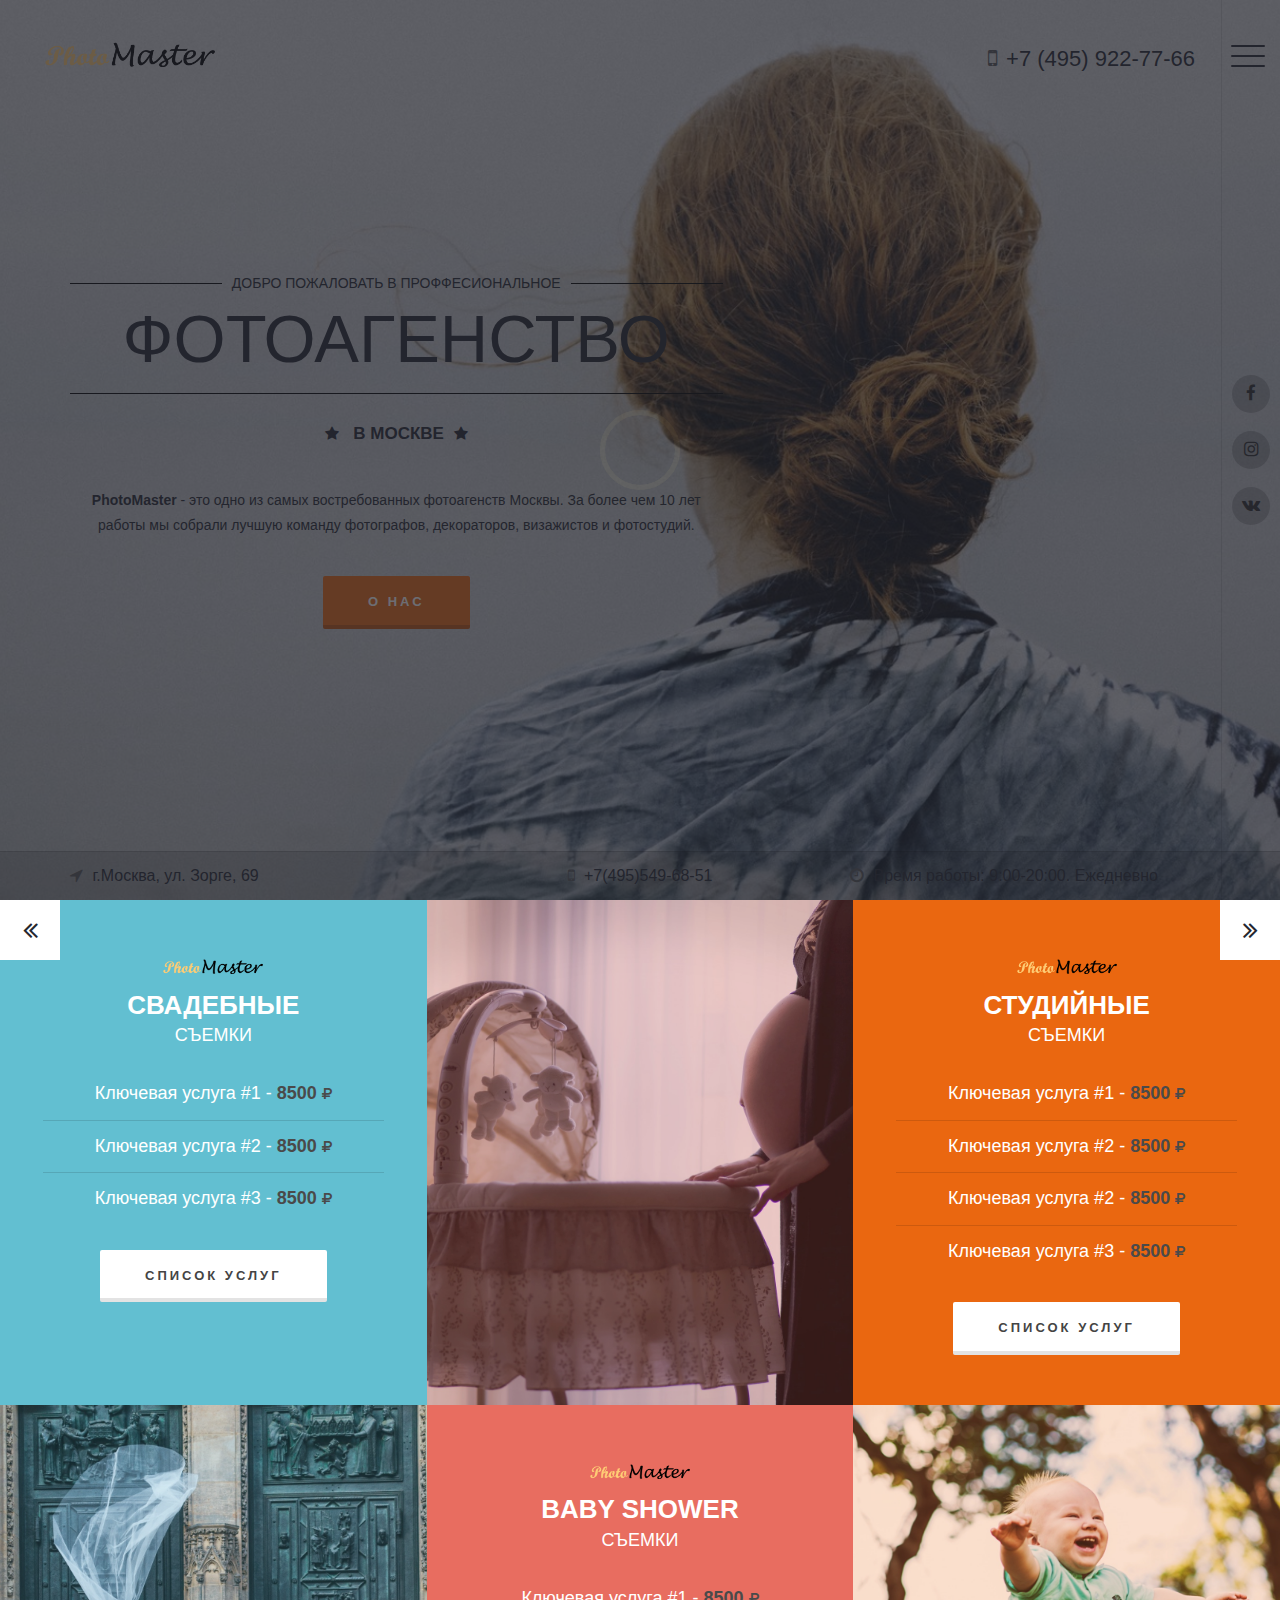
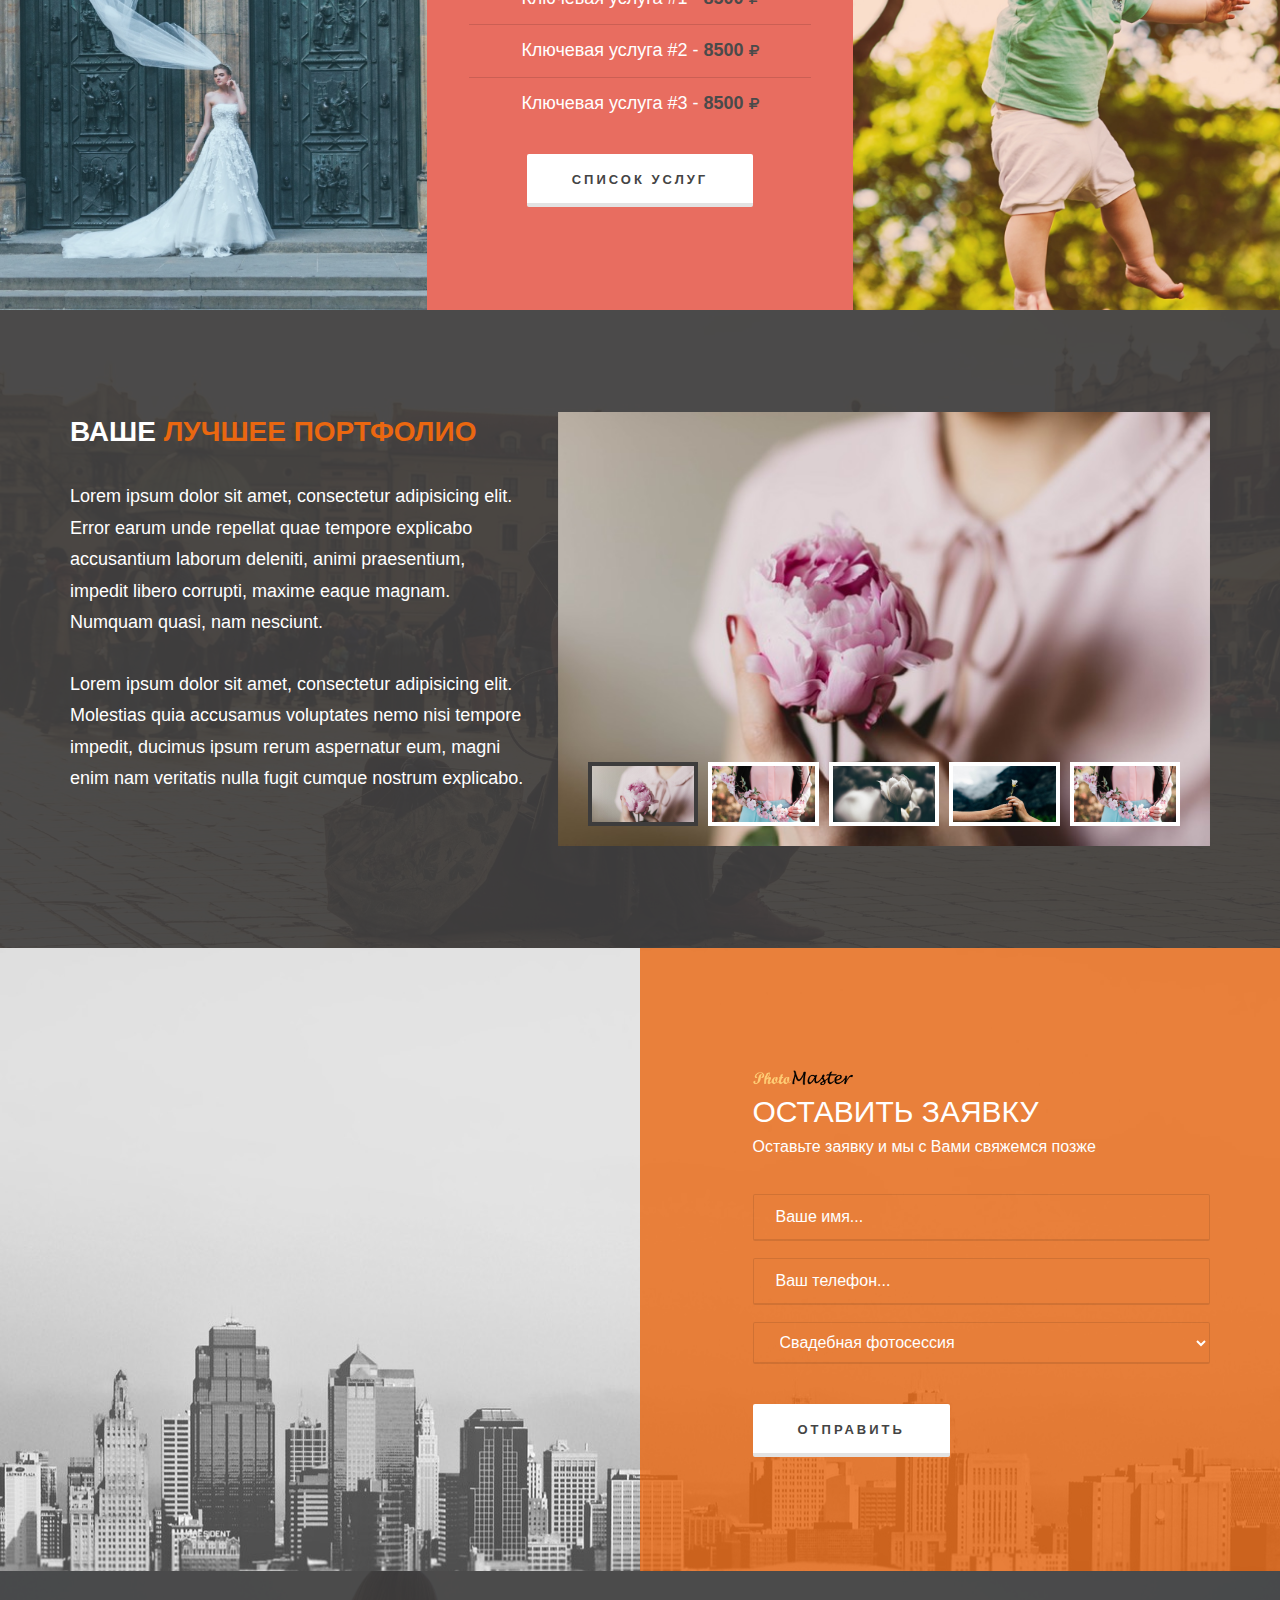
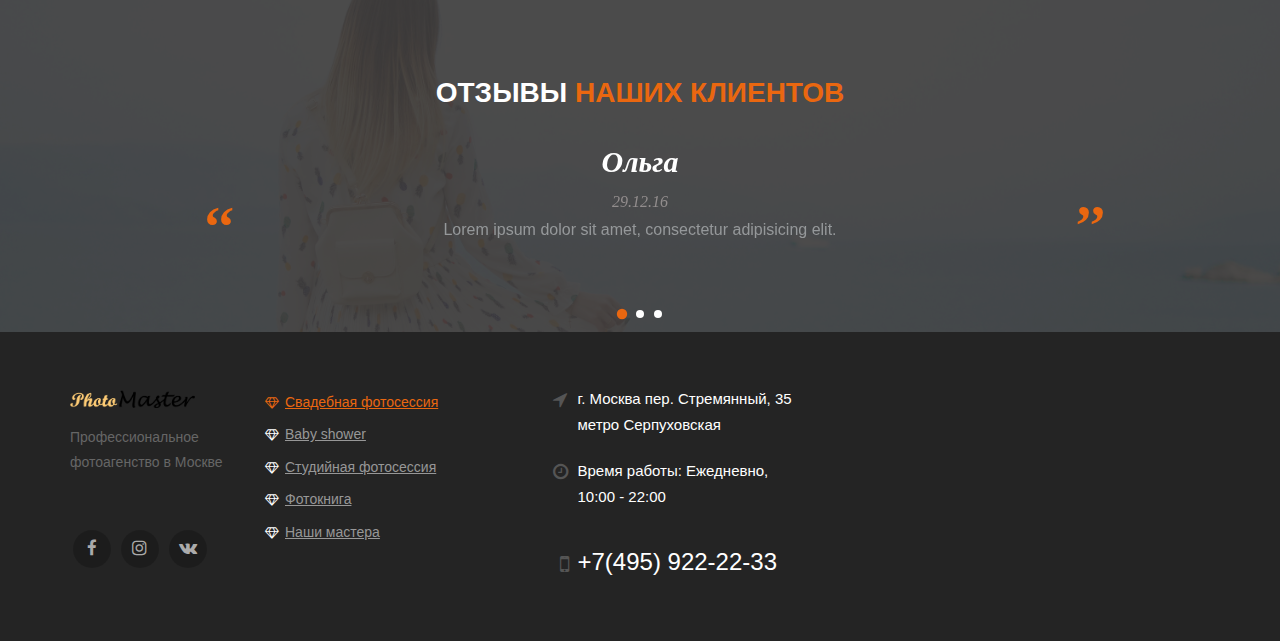
==== commit 3ea89c29: "edit content" ====
--- a/photograph/index.html
+++ b/photograph/index.html
@@ -183,7 +183,7 @@
                 <div class="container">
                     <div class="row">
                         <div class="col-md-5">
-                            <h2 class="h2">Лучшее портфолио</h2>
+                            <h2 class="h2">Ваше лучшее портфолио</h2>
                             <p>Lorem ipsum dolor sit amet, consectetur adipisicing elit. Error earum unde repellat quae tempore explicabo accusantium laborum deleniti, animi praesentium, impedit libero corrupti, maxime eaque magnam. Numquam quasi, nam nesciunt.</p>
                             <p>Lorem ipsum dolor sit amet, consectetur adipisicing elit. Molestias quia accusamus voluptates nemo nisi tempore impedit, ducimus ipsum rerum aspernatur eum, magni enim nam veritatis nulla fugit cumque nostrum explicabo.</p>
                         </div>
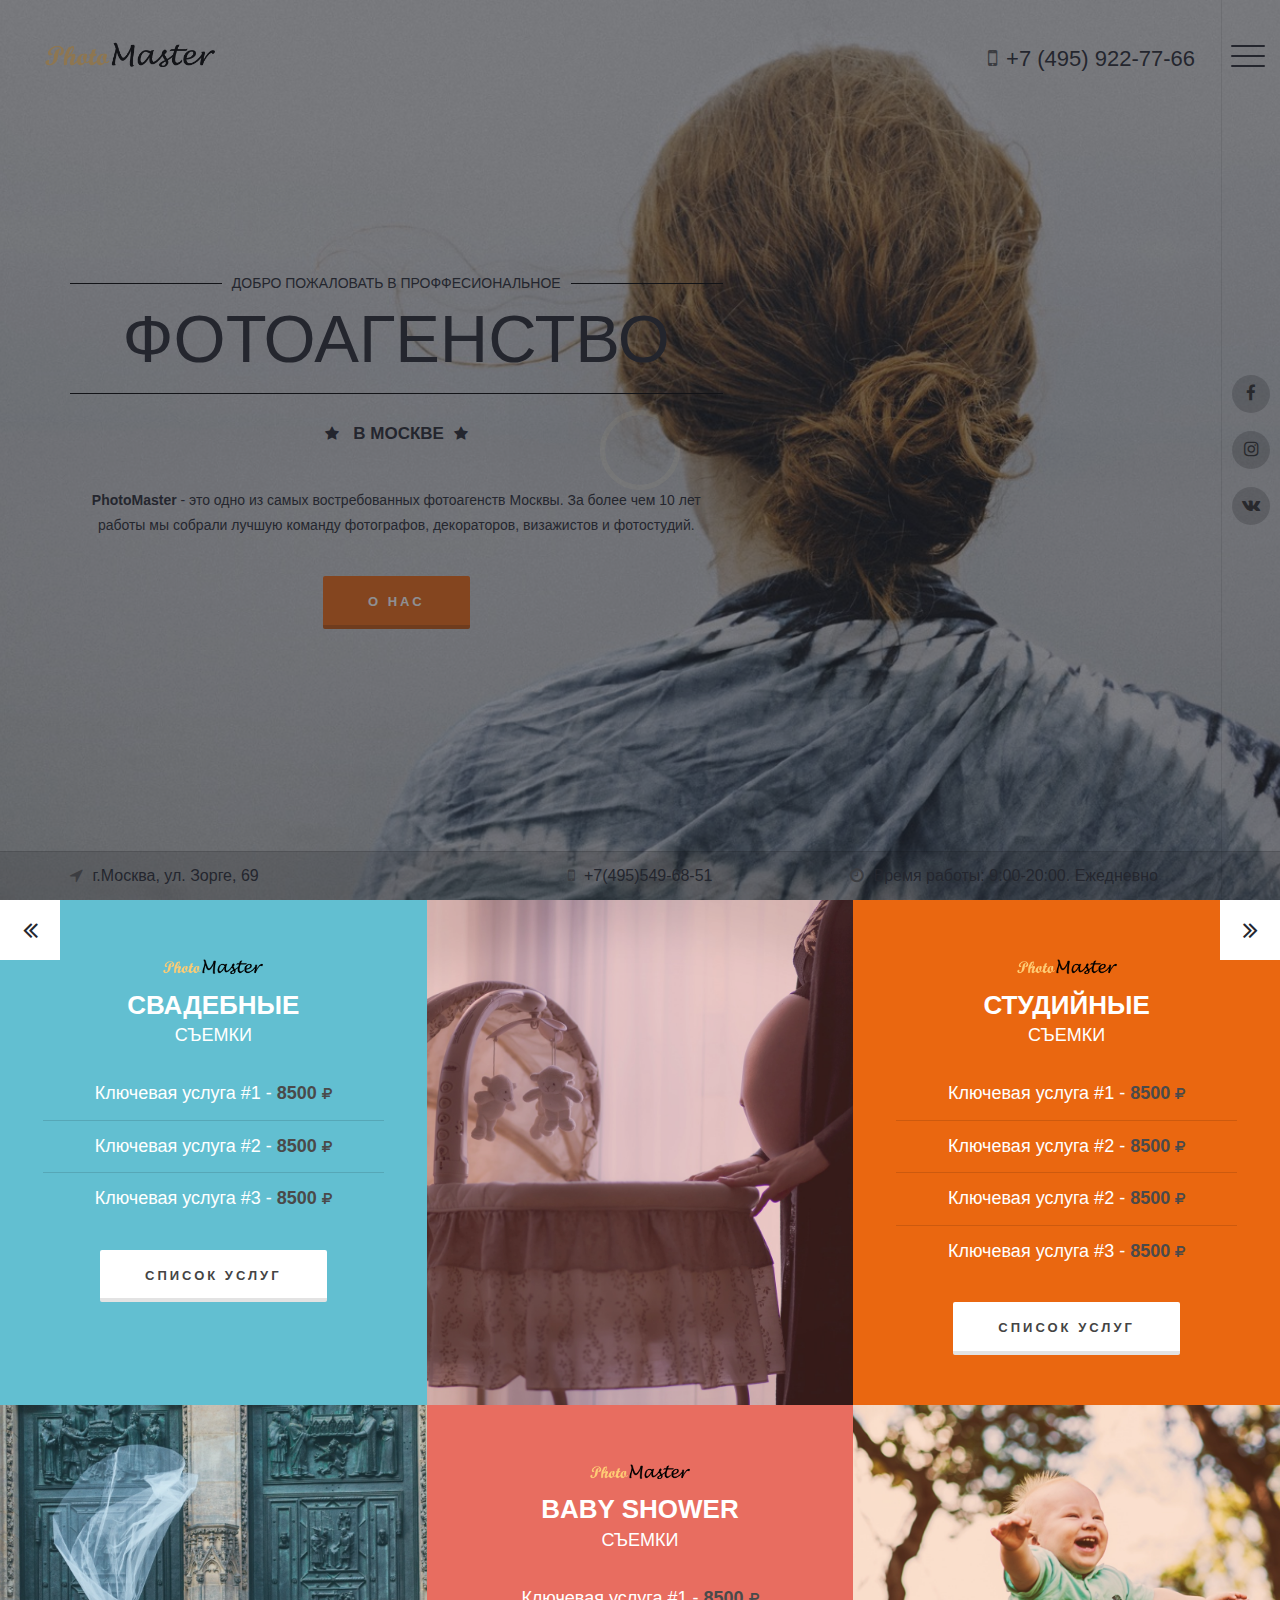
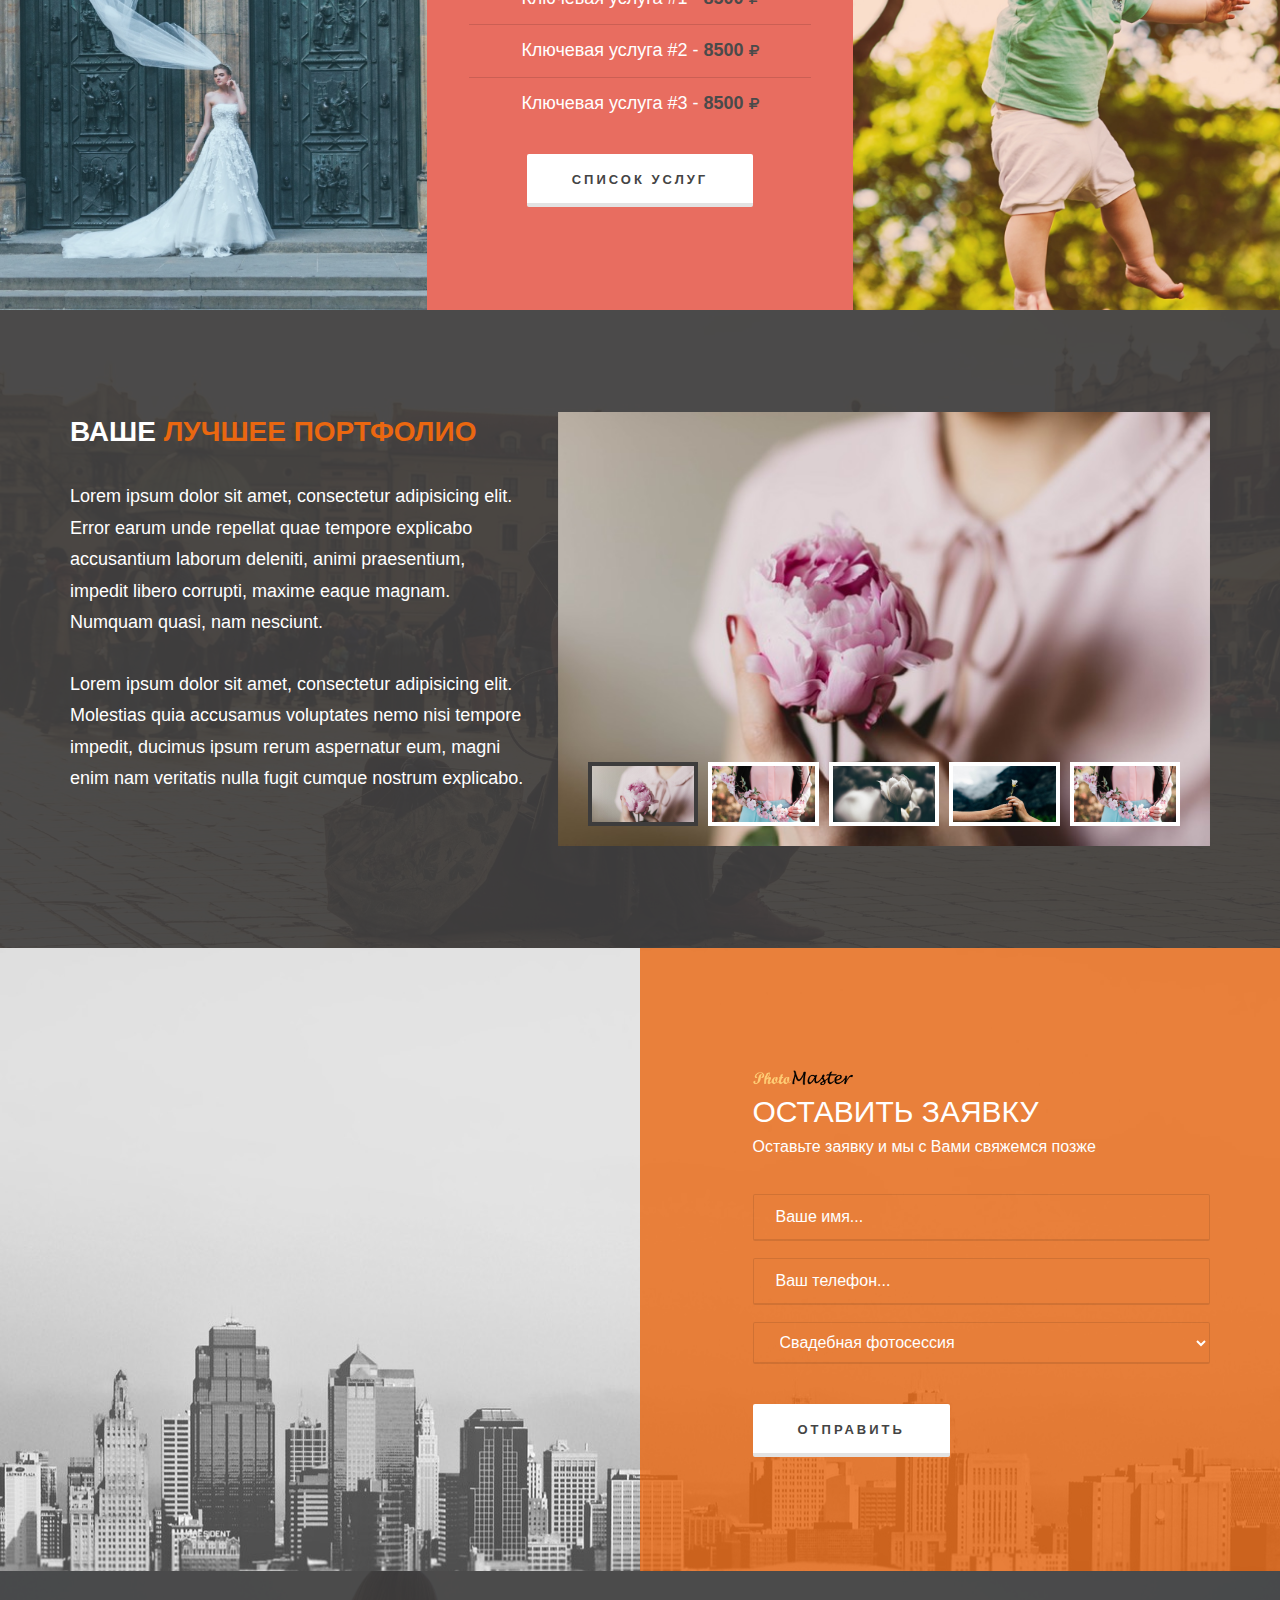
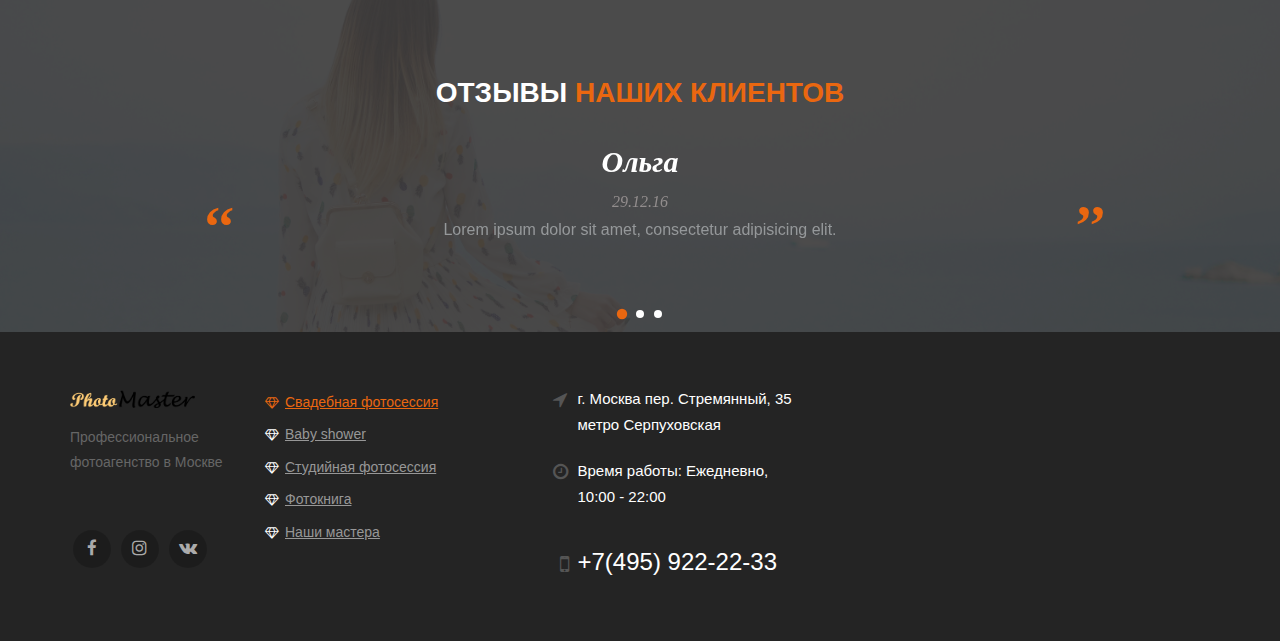
==== commit e0bb8765: "del meta for windows mobile" ====
--- a/photograph/index.html
+++ b/photograph/index.html
@@ -19,9 +19,6 @@
 
 	<!-- Chrome, Firefox OS and Opera -->
 	<meta name="theme-color" content="#F5F4F6">
-	<!-- Windows Phone -->
-	<meta name="msapplication-navbutton-color" content="#F5F4F6
-	<meta name="apple-mobile-web-app-status-bar-style" content="#F5F4F6">
 
 	<style>body { opacity: 0; overflow-x: hidden; } html { background-color: #F5F4F6; }</style>
 
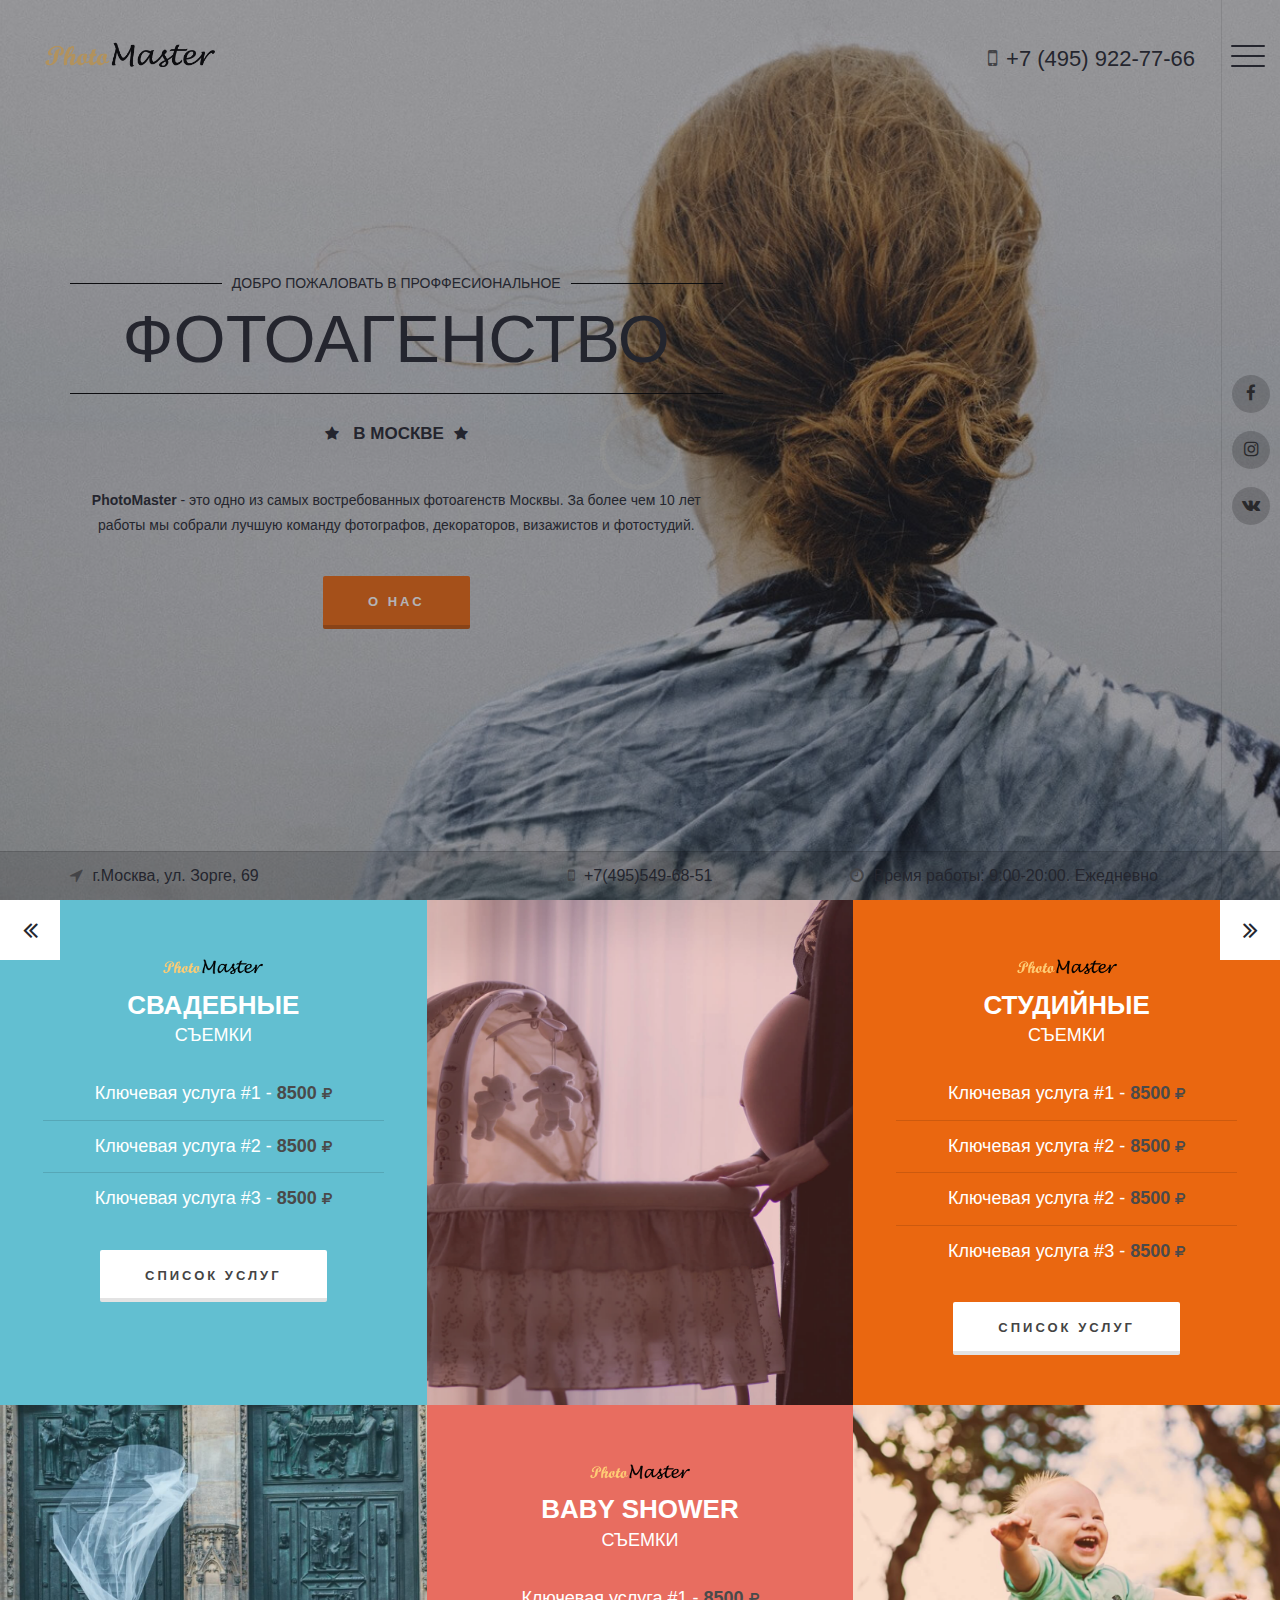
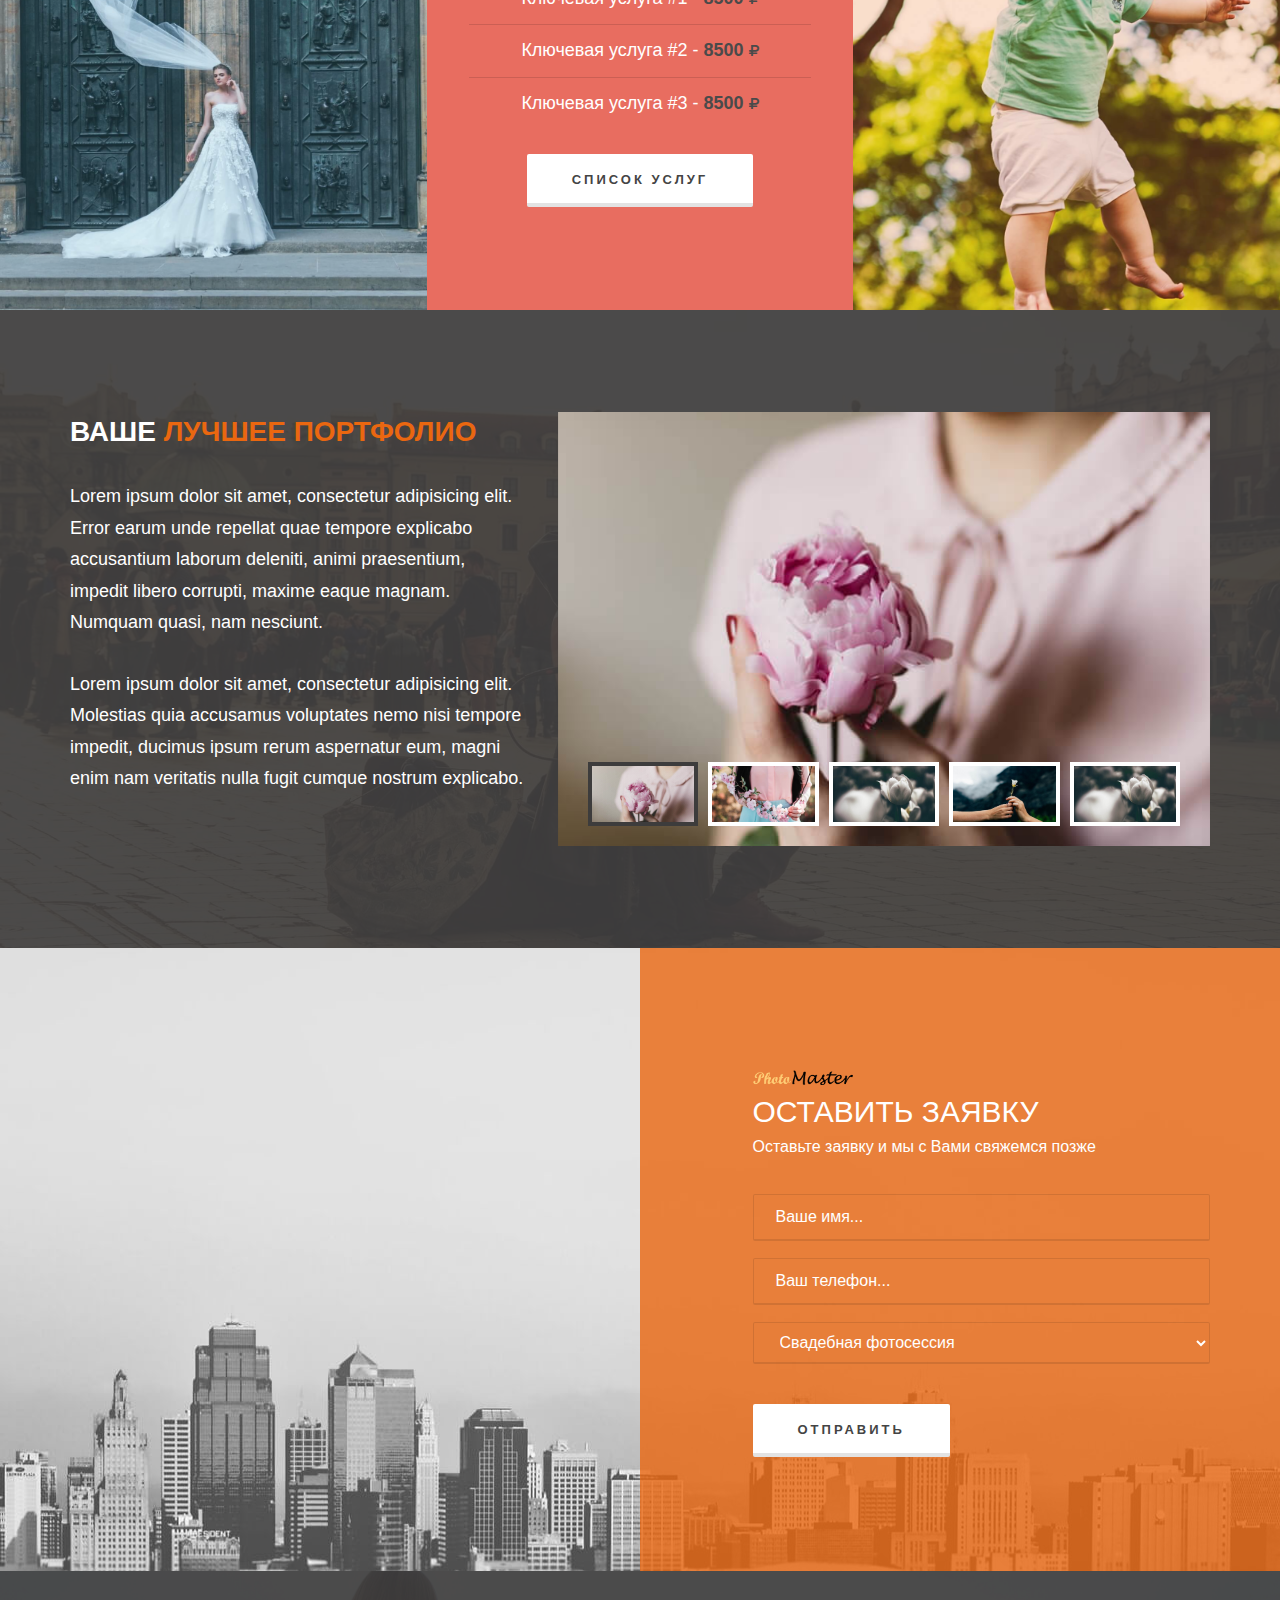
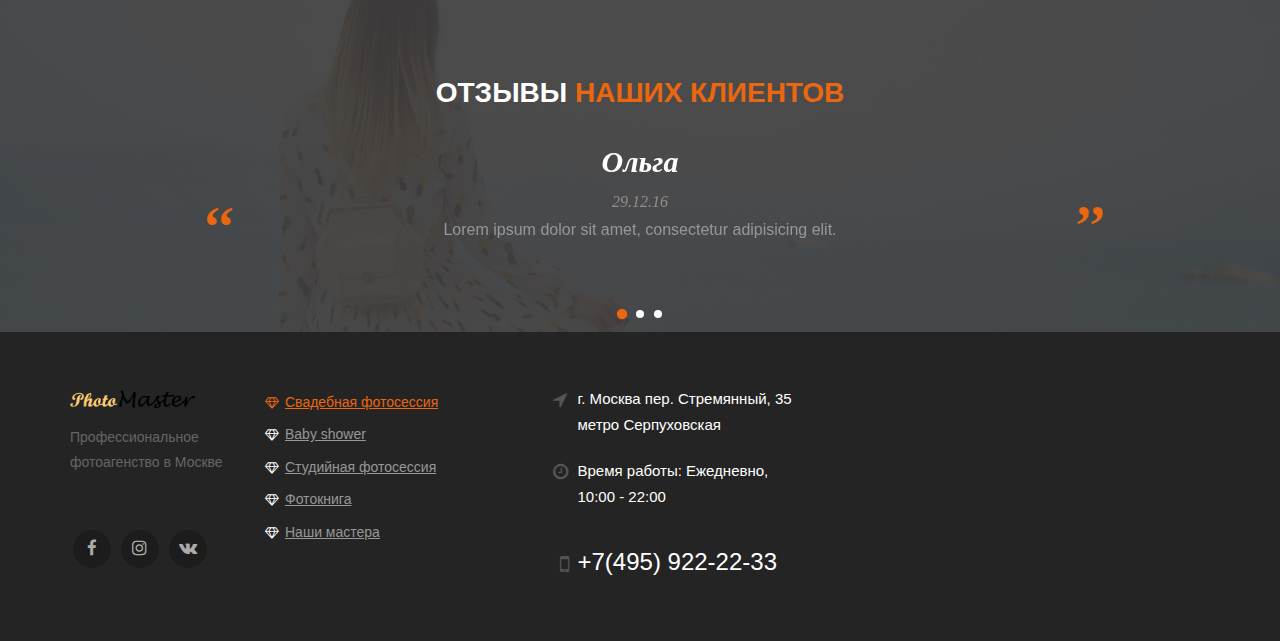
==== commit 72daab65: "edit images" ====
--- a/photograph/index.html
+++ b/photograph/index.html
@@ -191,7 +191,7 @@
                                 <img alt="Portfolio" src="img/photos/small/photo-3.jpeg">
                                 <img alt="Portfolio" src="img/photos/small/photo-4.jpeg">
                                 <img alt="Portfolio" src="img/photos/small/photo-5.jpeg">
-                                <img alt="Portfolio" src="img/photos/small/photo-2.jpeg"> <img alt="Portfolio" src="img/photos/small/photo-3.jpeg">
+                                <img alt="Portfolio" src="img/photos/small/photo-3.jpeg">
                                 <img alt="Portfolio" src="img/photos/small/photo-4.jpeg">
                                 <img alt="Portfolio" src="img/photos/small/photo-5.jpeg">
                                 <img alt="Portfolio" src="img/photos/small/photo-2.jpeg">
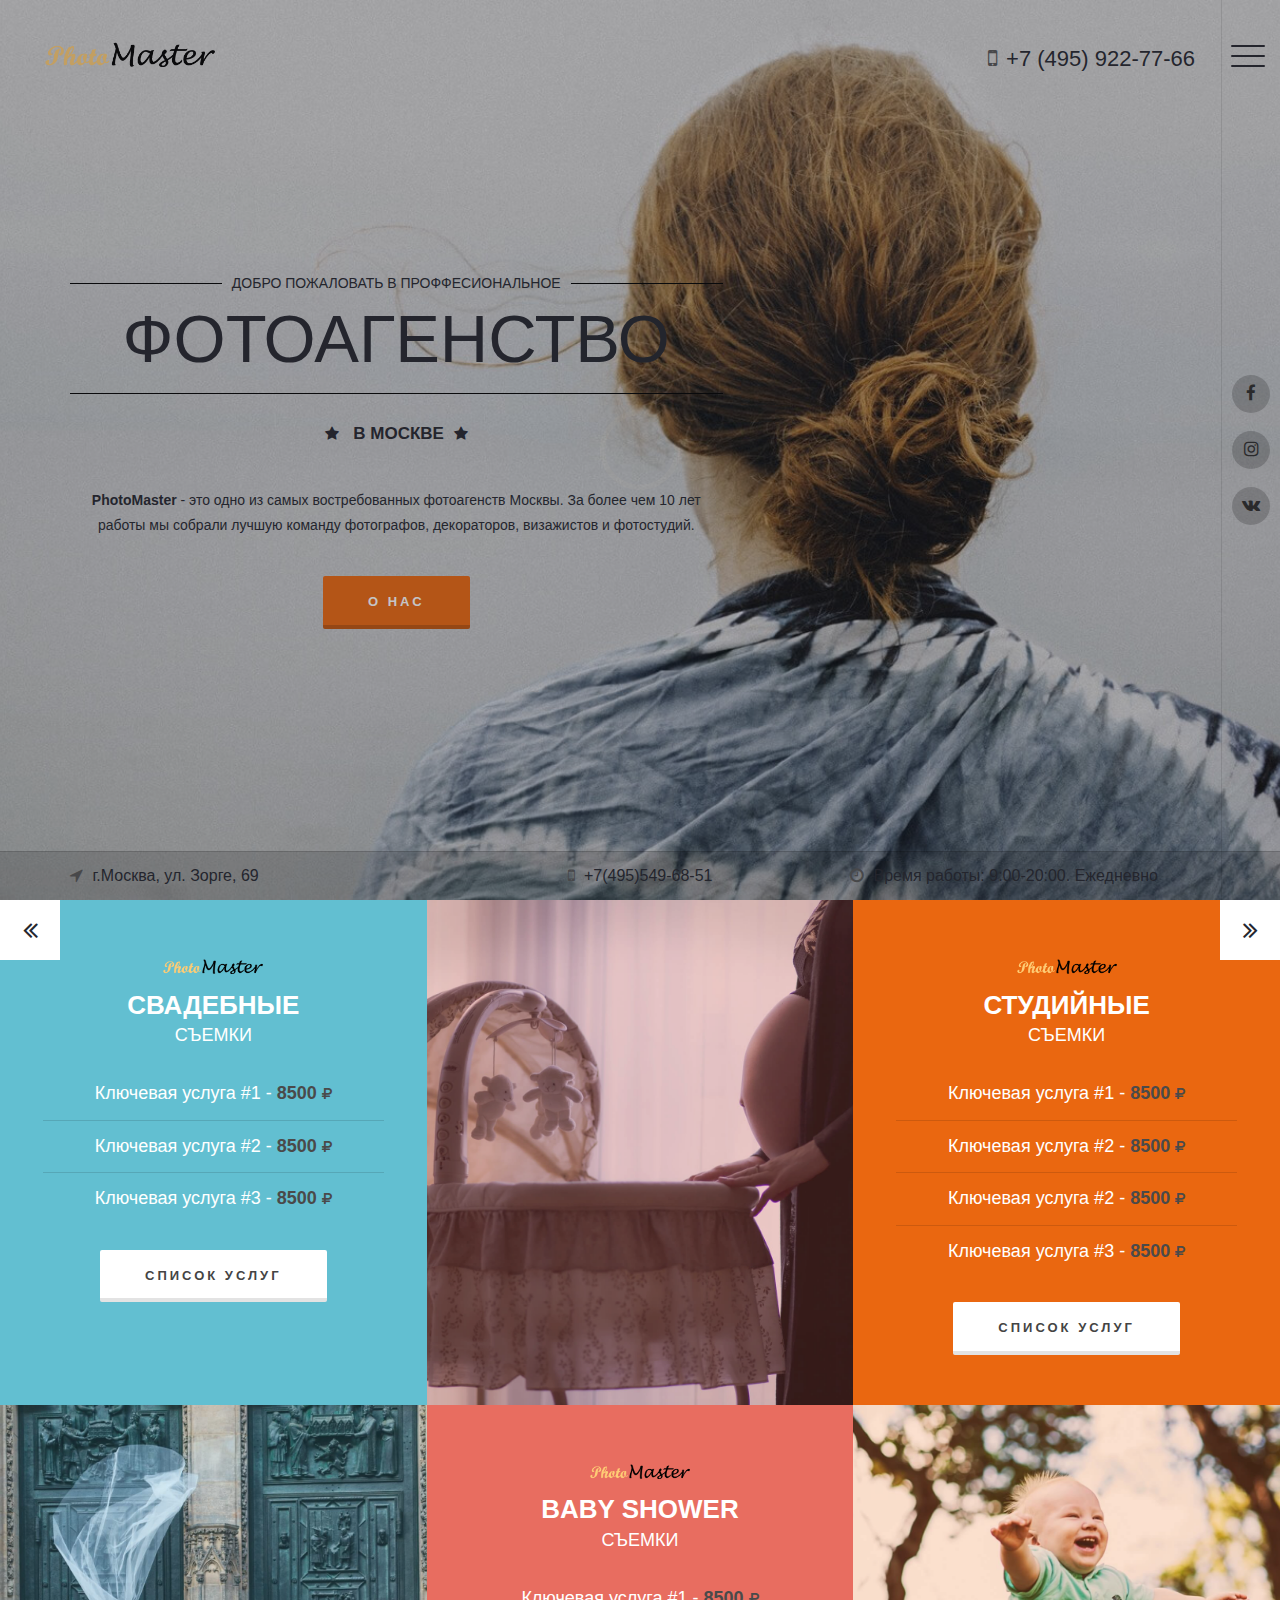
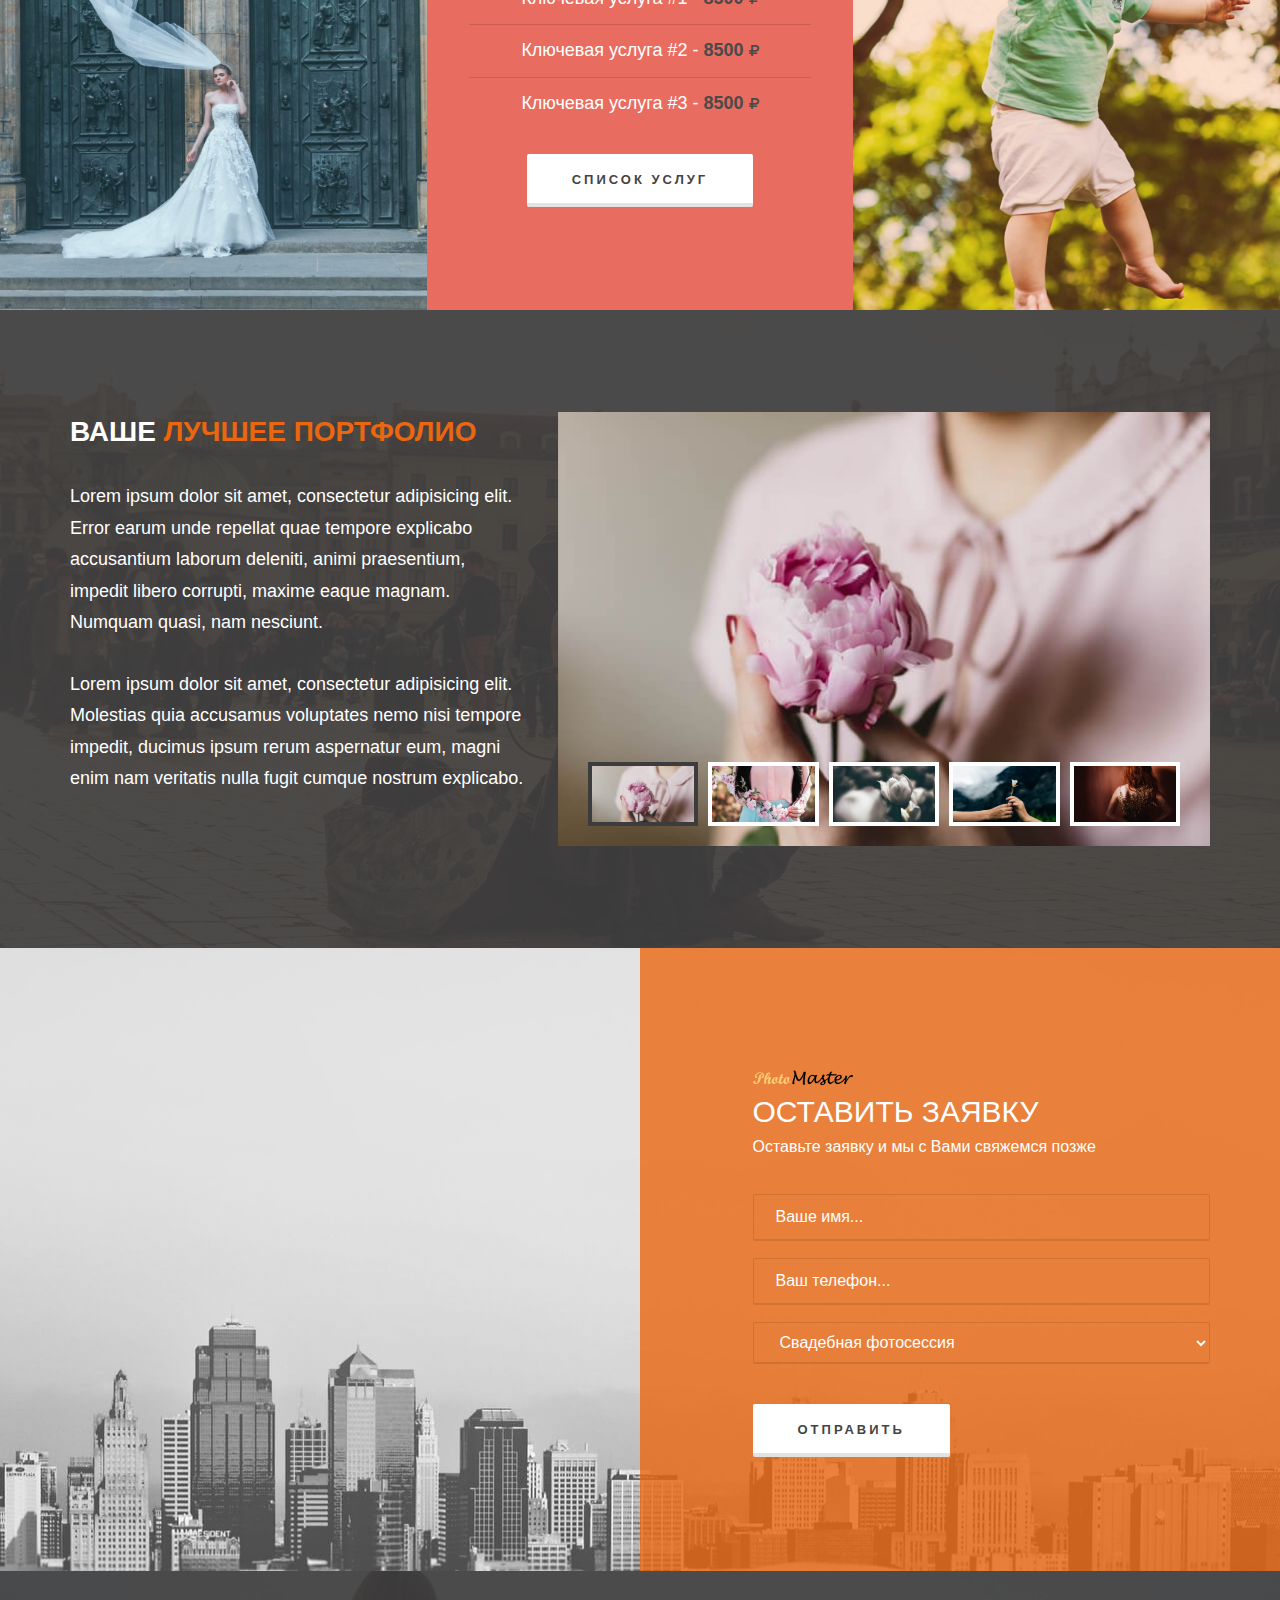
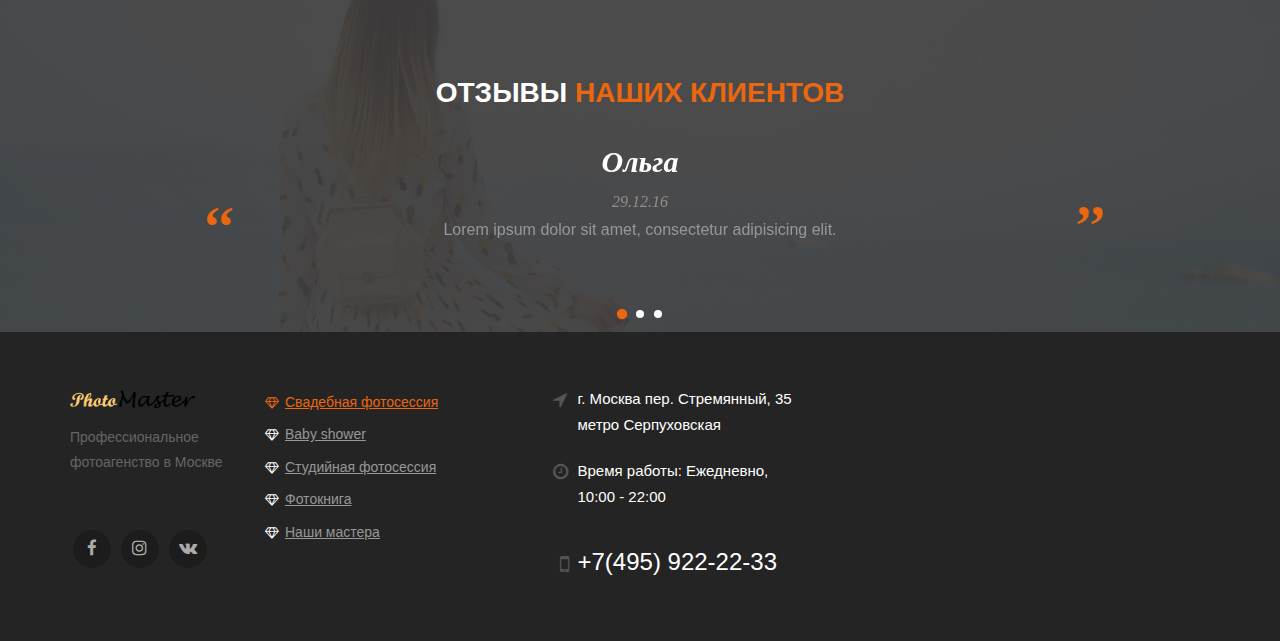
==== commit f8f9bd85: "fixing" ====
--- a/photograph/index.html
+++ b/photograph/index.html
@@ -190,10 +190,10 @@
                                 <img alt="Portfolio" src="img/photos/small/photo-2.jpeg">
                                 <img alt="Portfolio" src="img/photos/small/photo-3.jpeg">
                                 <img alt="Portfolio" src="img/photos/small/photo-4.jpeg">
-                                <img alt="Portfolio" src="img/photos/small/photo-5.jpeg">
+                                <img alt="Portfolio" src="img/photos/small/photo-5.jpg">
                                 <img alt="Portfolio" src="img/photos/small/photo-3.jpeg">
                                 <img alt="Portfolio" src="img/photos/small/photo-4.jpeg">
-                                <img alt="Portfolio" src="img/photos/small/photo-5.jpeg">
+                                <img alt="Portfolio" src="img/photos/small/photo-5.jpg">
                                 <img alt="Portfolio" src="img/photos/small/photo-2.jpeg">
                             </div>
                         </div>
